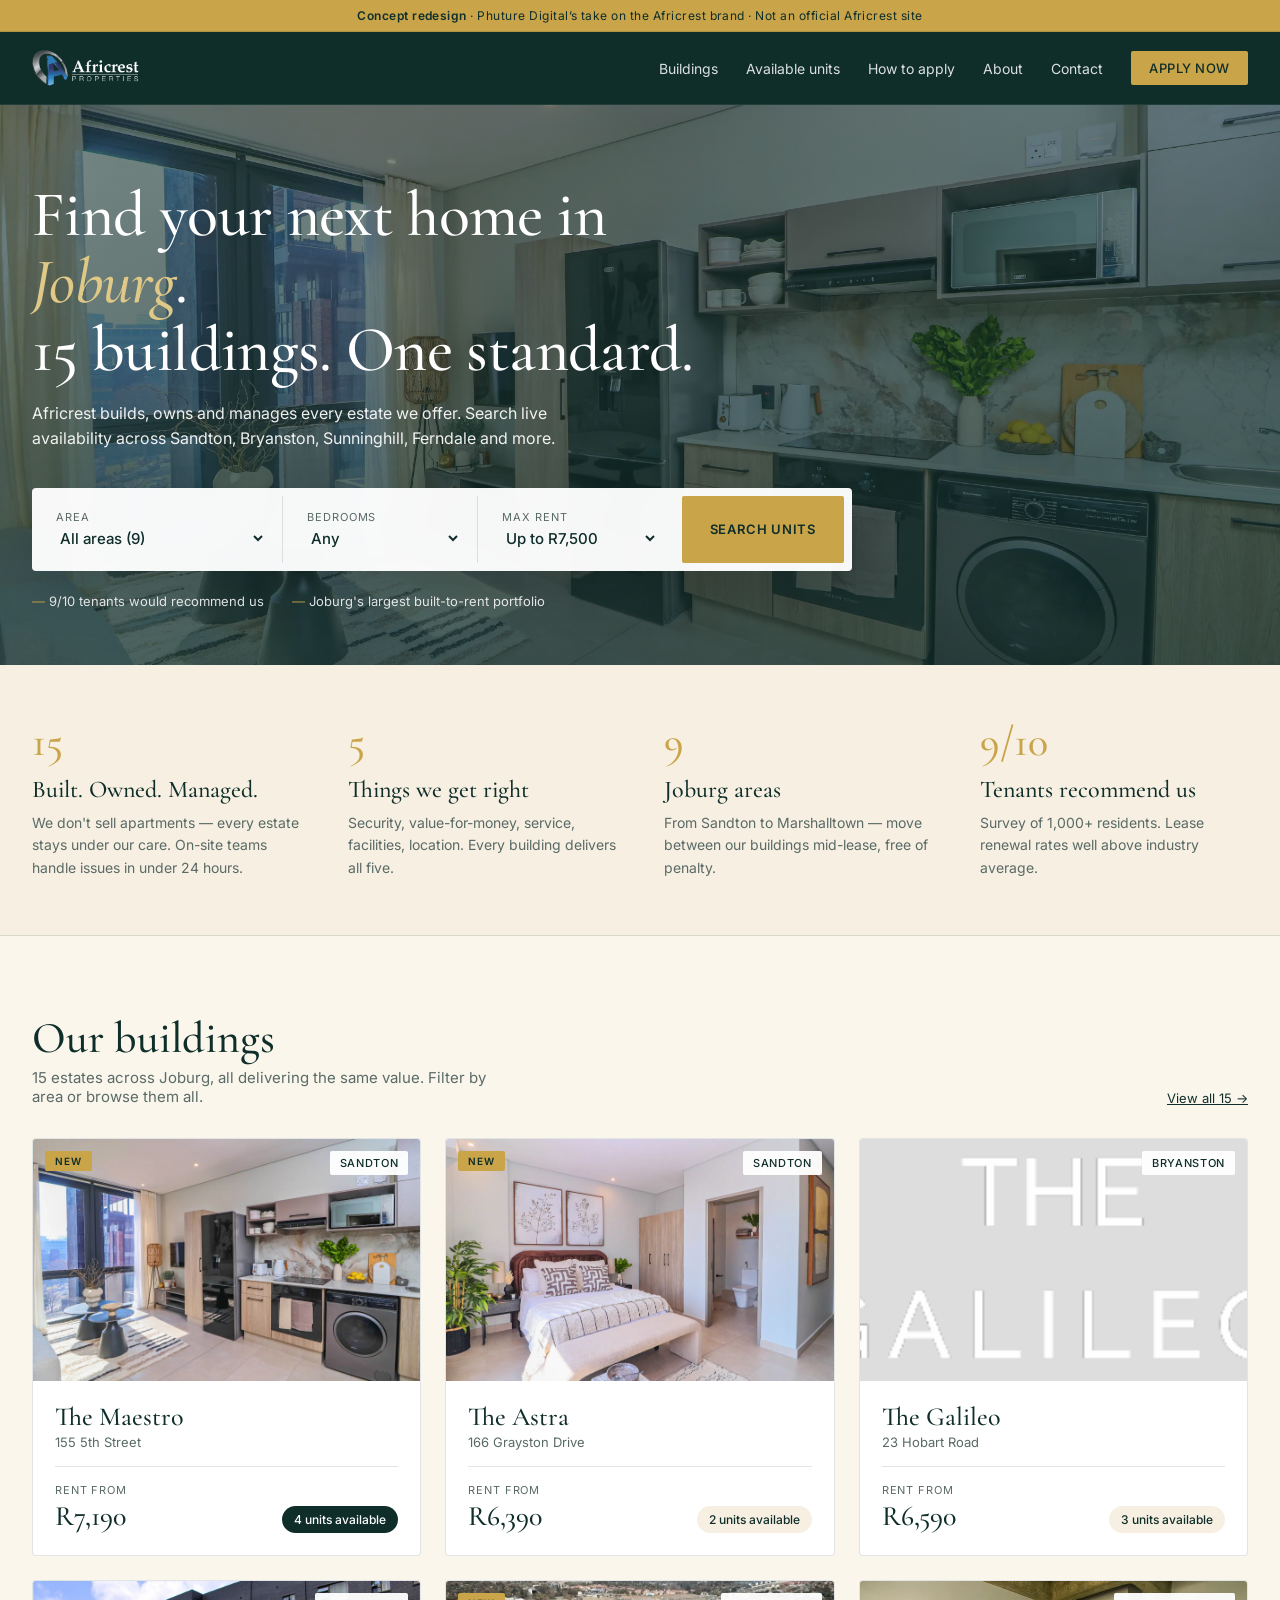
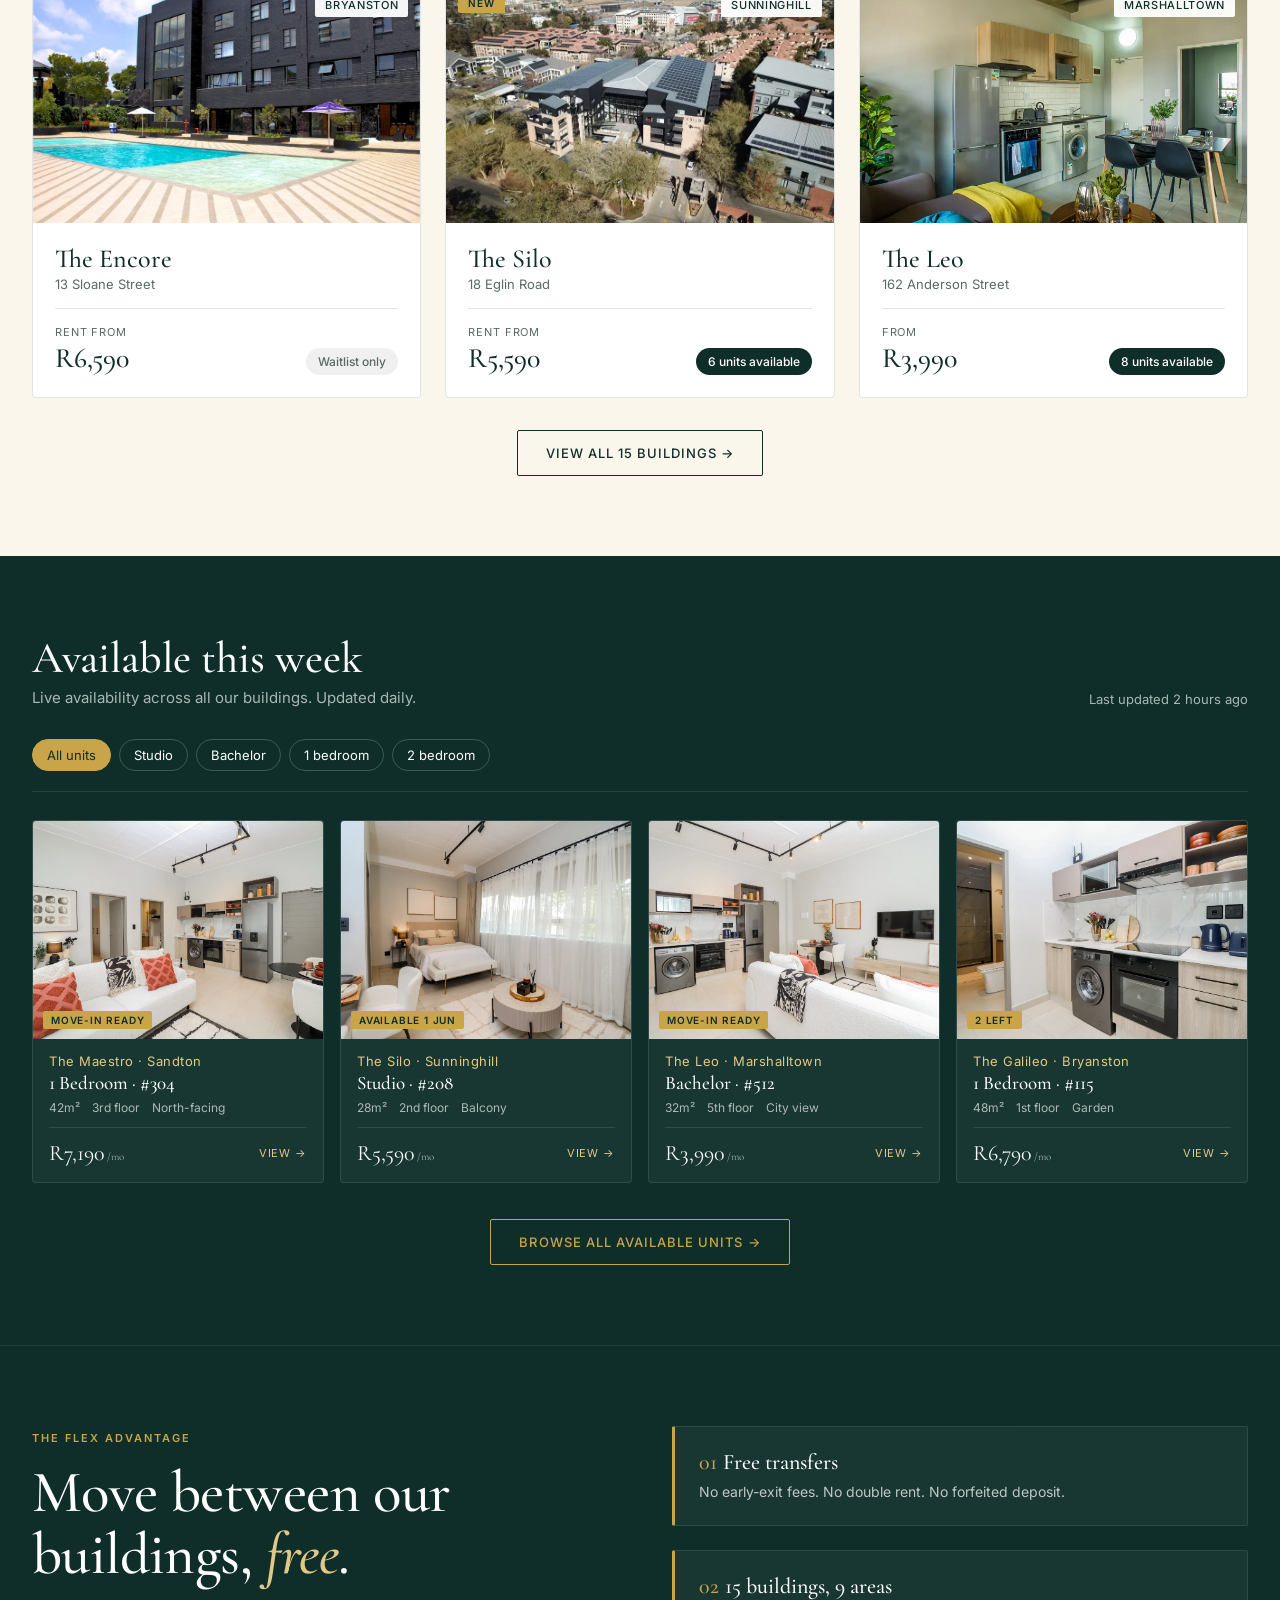
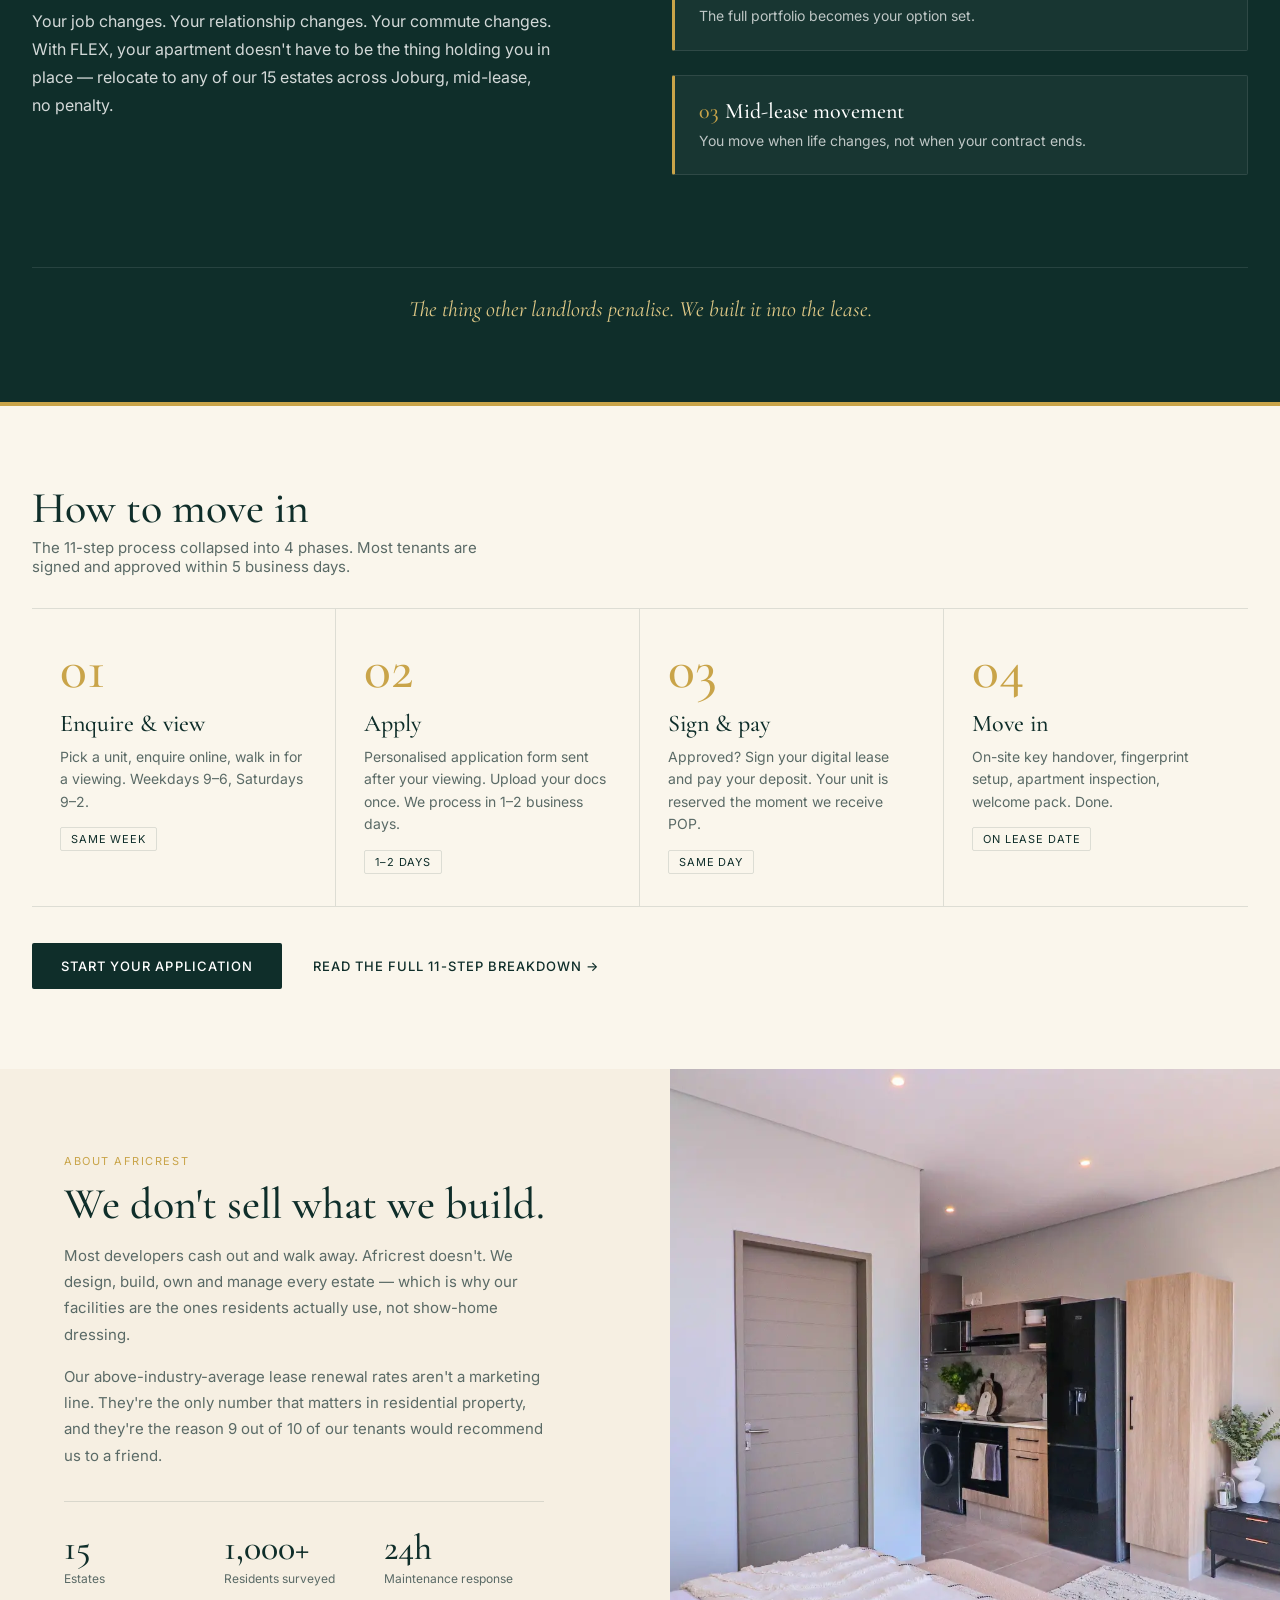
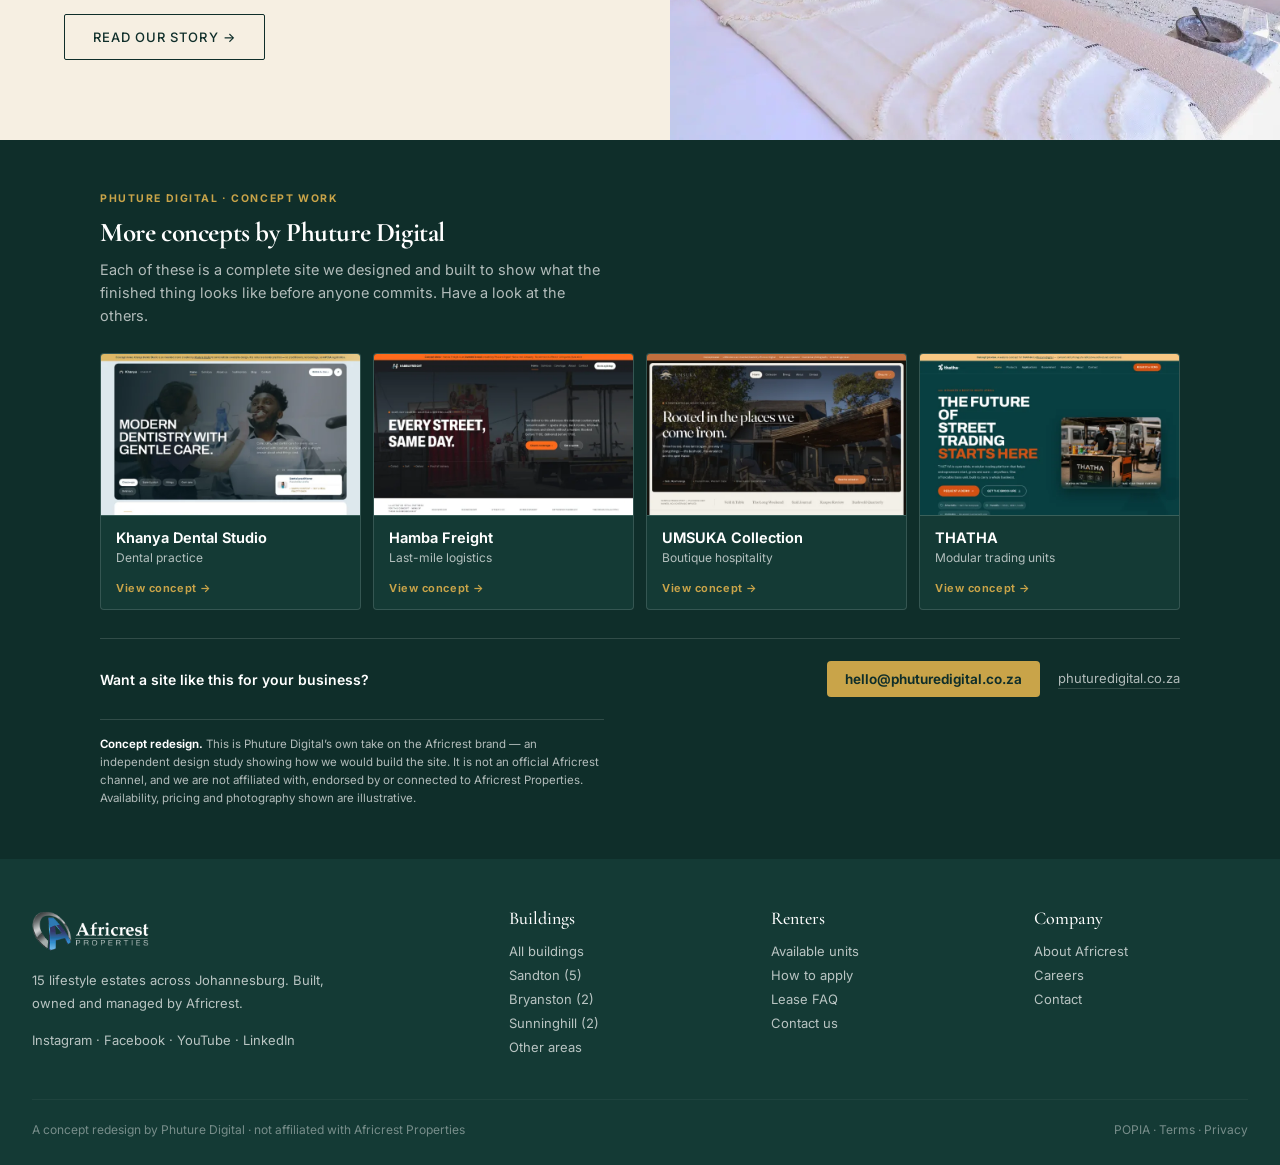
==== index.html @ 26fca133 "Show a hero thumbnail on each cross-link card instead of a colour dot The dot carried no information" ====
<!DOCTYPE html>
<html lang="en">
<head>
<meta charset="UTF-8" />
<meta name="viewport" content="width=device-width, initial-scale=1.0" />
<title>Africrest · 15 lifestyle estates in Joburg · FLEX between any of them, free · Concept by Phuture Digital</title>
<meta name="description" content="Africrest builds, owns and manages 15 lifestyle estates across Joburg. Live availability, fast application, and FLEX — move between buildings free, mid-lease." />

<!-- Open Graph -->
<meta property="og:type" content="website" />
<meta property="og:title" content="Africrest · 15 lifestyle estates in Joburg · FLEX between any of them, free" />
<meta property="og:description" content="Africrest builds, owns and manages 15 lifestyle estates across Joburg. Live availability, fast application, and FLEX — move between buildings free, mid-lease." />
<meta property="og:site_name" content="Africrest Properties" />
<meta property="og:locale" content="en_ZA" />

<!-- Twitter -->
<meta name="twitter:card" content="summary_large_image" />
<meta name="twitter:title" content="Africrest · 15 estates · FLEX between any of them, free" />
<meta name="twitter:description" content="Joburg's largest built-to-rent portfolio. Move between any of our 15 buildings mid-lease, free of penalty." />

<!-- JSON-LD: RealEstateAgent + FLEX policy -->
<script type="application/ld+json">
{
  "@context": "https://schema.org",
  "@type": "RealEstateAgent",
  "name": "Africrest Properties",
  "description": "Africrest builds, owns and manages 15 lifestyle estates across Johannesburg. FLEX lets residents move between any Africrest building mid-lease, free of penalty.",
  "areaServed": [
    { "@type": "City", "name": "Johannesburg" },
    { "@type": "Place", "name": "Sandton" },
    { "@type": "Place", "name": "Bryanston" },
    { "@type": "Place", "name": "Sunninghill" },
    { "@type": "Place", "name": "Ferndale" },
    { "@type": "Place", "name": "Waverley" },
    { "@type": "Place", "name": "Oaklands" },
    { "@type": "Place", "name": "Milpark" },
    { "@type": "Place", "name": "Marshalltown" },
    { "@type": "Place", "name": "Bramley" }
  ],
  "knowsAbout": "Built-to-rent residential property in Johannesburg",
  "numberOfItems": 15,
  "makesOffer": {
    "@type": "Offer",
    "name": "FLEX — penalty-free portfolio mobility",
    "description": "Africrest residents may move between any of the 15 Africrest buildings mid-lease, free of penalty. No early-exit fees, no forfeited deposit, no double rent. Subject to availability.",
    "category": "Lease benefit",
    "eligibleRegion": { "@type": "City", "name": "Johannesburg" }
  }
}
</script>

<link rel="stylesheet" href="styles.css" />
<style>
  /* ---------- HERO ---------- */
  .hero {
    position: relative; min-height: 560px;
    background: linear-gradient(180deg, rgba(15,46,42,0.55), rgba(15,46,42,0.75)),
                url('images/Cover-Photo-A.webp') center/cover;
    color: #fff;
    display: flex; flex-direction: column; justify-content: center;
    padding: 60px 32px 40px;
  }
  .hero-inner { max-width: 1280px; margin: 0 auto; width: 100%; }
  .hero h1 { font-family: 'Cormorant Garamond', serif; font-size: clamp(40px, 5vw, 68px); font-weight: 500; line-height: 1.05; max-width: 720px; letter-spacing: -0.01em; }
  .hero h1 em { font-style: italic; color: var(--gold-soft); }
  .hero p.lead { margin-top: 18px; max-width: 560px; font-size: 16px; line-height: 1.6; opacity: 0.92; }
  .search-bar {
    margin-top: 36px; background: rgba(255,255,255,0.96); backdrop-filter: blur(10px);
    border-radius: 4px; padding: 8px;
    display: grid; grid-template-columns: 1.3fr 1fr 1fr auto;
    gap: 8px; max-width: 820px; color: var(--ink);
    box-shadow: 0 18px 50px rgba(0,0,0,0.18);
  }
  .search-field { padding: 14px 16px; border-right: 1px solid var(--line); }
  .search-field:last-of-type { border-right: none; }
  .search-field label { display: block; font-size: 11px; letter-spacing: 0.08em; text-transform: uppercase; color: var(--muted); margin-bottom: 4px; }
  .search-field select { border: none; outline: none; background: none; font-family: inherit; font-size: 15px; font-weight: 500; color: var(--ink); width: 100%; padding: 0; }
  .search-submit { background: var(--gold); color: var(--ink); padding: 0 28px; border-radius: 2px; font-size: 13px; font-weight: 600; letter-spacing: 0.06em; text-transform: uppercase; transition: background .15s; }
  .search-submit:hover { background: var(--gold-soft); }
  .hero-meta { margin-top: 22px; display: flex; gap: 28px; font-size: 13px; opacity: 0.85; flex-wrap: wrap; }
  .hero-meta span::before { content: '— '; color: var(--gold); }

  /* value strip */
  .value-strip { background: var(--cream); padding: 56px 32px; border-bottom: 1px solid var(--line); }
  .value-inner { max-width: 1280px; margin: 0 auto; display: grid; grid-template-columns: repeat(4, 1fr); gap: 48px; }
  .value-cell h3 { font-family: 'Cormorant Garamond', serif; font-size: 24px; color: var(--ink); margin-bottom: 8px; font-weight: 500; }
  .value-cell .num { font-family: 'Cormorant Garamond', serif; font-size: 42px; color: var(--gold); line-height: 1; margin-bottom: 12px; font-weight: 500; }
  .value-cell p { font-size: 14px; line-height: 1.6; color: var(--muted); }

  .units-band { background: var(--ink); color: #fff; padding: 80px 32px; }
  .units-band h2 { color: #fff; }
  .units-band .section-head p { color: rgba(255,255,255,0.65); }
  .units-band .filters { border-bottom-color: rgba(255,255,255,0.1); }
  .units-foot { margin-top: 36px; text-align: center; }

  .apply-grid { display: grid; grid-template-columns: repeat(4, 1fr); gap: 0; margin-top: 28px; border-top: 1px solid var(--line); border-bottom: 1px solid var(--line); }
  .a-step { padding: 32px 28px; border-right: 1px solid var(--line); position: relative; }
  .a-step:last-child { border-right: none; }
  .a-num { font-family: 'Cormorant Garamond', serif; font-size: 56px; color: var(--gold); line-height: 1; font-weight: 500; }
  .a-title { font-family: 'Cormorant Garamond', serif; font-size: 24px; margin-top: 12px; font-weight: 500; }
  .a-desc { font-size: 14px; color: var(--muted); margin-top: 8px; line-height: 1.6; }
  .a-time { display: inline-block; margin-top: 14px; font-size: 11px; letter-spacing: 0.08em; text-transform: uppercase; color: var(--ink); border: 1px solid var(--line); padding: 4px 10px; border-radius: 2px; }
  .apply-cta { margin-top: 36px; display: flex; gap: 12px; align-items: center; flex-wrap: wrap; }

  .about-strip { display: grid; grid-template-columns: 1.1fr 1fr; background: var(--cream); }
  .about-text { padding: 80px 64px; }
  .about-text .label { font-size: 11px; letter-spacing: 0.14em; text-transform: uppercase; color: var(--gold); }
  .about-text h2 { font-family: 'Cormorant Garamond', serif; font-size: 44px; font-weight: 500; line-height: 1.05; margin-top: 12px; color: var(--ink); }
  .about-text p { font-size: 15px; line-height: 1.75; color: var(--muted); margin-top: 16px; max-width: 480px; }
  .about-stats { display: grid; grid-template-columns: 1fr 1fr 1fr; margin-top: 32px; gap: 0; max-width: 480px; border-top: 1px solid var(--line); padding-top: 24px; }
  .stat .n { font-family: 'Cormorant Garamond', serif; font-size: 36px; color: var(--ink); font-weight: 500; }
  .stat .l { font-size: 12px; color: var(--muted); margin-top: 2px; }
  .about-img { background: url('images/6.webp') center/cover; min-height: 480px; }

  @media (max-width: 980px) {
    .value-inner { grid-template-columns: repeat(2, 1fr); gap: 32px; }
    .apply-grid { grid-template-columns: repeat(2, 1fr); }
    .a-step:nth-child(2) { border-right: none; }
    .about-strip { grid-template-columns: 1fr; }
    .about-text { padding: 56px 32px; }
    .about-img { min-height: 320px; }
    .search-bar { grid-template-columns: 1fr 1fr; }
    .search-submit { grid-column: 1 / -1; padding: 14px; }
  }
  @media (max-width: 640px) {
    .apply-grid, .value-inner { grid-template-columns: 1fr; }
    .a-step { border-right: none; border-bottom: 1px solid var(--line); }
    .a-step:last-child { border-bottom: none; }
  }

  /* ---------- FLEX SECTION ---------- */
  .flex-section { background: var(--ink); color: #fff; padding: 80px 32px; border-top: 1px solid rgba(255,255,255,0.08); border-bottom: 4px solid var(--gold); }
  .flex-inner { max-width: 1280px; margin: 0 auto; display: grid; grid-template-columns: 1fr 1fr; gap: 64px; align-items: start; }
  .flex-eyebrow { font-size: 11px; letter-spacing: 0.18em; text-transform: uppercase; color: var(--gold); font-weight: 600; }
  .flex-headline { font-family: 'Cormorant Garamond', serif; font-size: clamp(40px, 4.6vw, 64px); font-weight: 500; line-height: 1.05; margin-top: 16px; color: #fff; letter-spacing: -0.01em; }
  .flex-headline em { font-style: italic; color: var(--gold-soft); }
  .flex-body { font-size: 16px; line-height: 1.75; color: rgba(255,255,255,0.82); margin-top: 22px; max-width: 520px; }
  .flex-points { display: flex; flex-direction: column; gap: 24px; }
  .flex-point { padding: 22px 24px; background: rgba(255,255,255,0.04); border: 1px solid rgba(255,255,255,0.1); border-left: 3px solid var(--gold); border-radius: 2px; }
  .flex-point .label { font-family: 'Cormorant Garamond', serif; font-size: 22px; font-weight: 500; color: #fff; }
  .flex-point .label .num { color: var(--gold); margin-right: 6px; }
  .flex-point p { font-size: 14px; color: rgba(255,255,255,0.72); margin-top: 6px; line-height: 1.6; }
  .flex-closing { grid-column: 1 / -1; margin-top: 28px; padding-top: 28px; border-top: 1px solid rgba(255,255,255,0.1); font-family: 'Cormorant Garamond', serif; font-style: italic; font-size: 22px; color: var(--gold-soft); text-align: center; }

  @media (max-width: 980px) {
    .flex-inner { grid-template-columns: 1fr; gap: 36px; }
  }
  @media (max-width: 640px) {
    .flex-section { padding: 56px 24px; }
    .flex-closing { font-size: 18px; }
  }
</style>
</head>
<body>

<div class="demo-banner"><strong>Concept redesign</strong> &middot; Phuture Digital&rsquo;s take on the Africrest brand &middot; Not an official Africrest site</div>

<!-- ============ NAV ============ -->
<nav class="nav">
  <div class="nav-inner">
    <a href="index.html" class="logo"><img src="africrest-logo.png" alt="Africrest Properties" class="logo-img"></a>
    <div class="nav-links">
      <a href="buildings.html">Buildings</a>
      <a href="units.html">Available units</a>
      <a href="apply.html">How to apply</a>
      <a href="about.html">About</a>
      <a href="contact.html">Contact</a>
      <a href="apply.html" class="nav-cta">Apply now</a>
    </div>
  </div>
</nav>

<!-- ============ HERO ============ -->
<section class="hero">
  <div class="hero-inner">
    <h1>Find your next home in <em>Joburg</em>.<br/>15 buildings. One standard.</h1>
    <p class="lead">Africrest builds, owns and manages every estate we offer. Search live availability across Sandton, Bryanston, Sunninghill, Ferndale and more.</p>

    <div class="search-bar">
      <div class="search-field">
        <label>Area</label>
        <select>
          <option>All areas (9)</option>
          <option>Sandton</option><option>Bryanston</option><option>Sunninghill</option>
          <option>Ferndale</option><option>Waverley</option><option>Oaklands</option>
          <option>Milpark</option><option>Marshalltown</option><option>Bramley</option>
        </select>
      </div>
      <div class="search-field">
        <label>Bedrooms</label>
        <select><option>Any</option><option>Studio</option><option>Bachelor</option><option>1 bedroom</option><option>2 bedroom</option></select>
      </div>
      <div class="search-field">
        <label>Max rent</label>
        <select><option>Up to R7,500</option><option>Up to R5,000</option><option>Up to R6,000</option><option>Up to R7,000</option></select>
      </div>
      <a href="units.html" class="search-submit" style="display:flex; align-items:center; justify-content:center;">Search units</a>
    </div>
    <div class="hero-meta">
      <span>9/10 tenants would recommend us</span>
      <span>Joburg's largest built-to-rent portfolio</span>
    </div>
  </div>
</section>

<!-- ============ VALUE STRIP ============ -->
<section class="value-strip">
  <div class="value-inner">
    <div class="value-cell"><div class="num">15</div><h3>Built. Owned. Managed.</h3><p>We don't sell apartments — every estate stays under our care. On-site teams handle issues in under 24 hours.</p></div>
    <div class="value-cell"><div class="num">5</div><h3>Things we get right</h3><p>Security, value-for-money, service, facilities, location. Every building delivers all five.</p></div>
    <div class="value-cell"><div class="num">9</div><h3>Joburg areas</h3><p>From Sandton to Marshalltown — move between our buildings mid-lease, free of penalty.</p></div>
    <div class="value-cell"><div class="num">9/10</div><h3>Tenants recommend us</h3><p>Survey of 1,000+ residents. Lease renewal rates well above industry average.</p></div>
  </div>
</section>

<!-- ============ BUILDINGS ============ -->
<section id="buildings" class="section">
  <div class="section-inner">
    <div class="section-head">
      <div>
        <h2>Our buildings</h2>
        <p>15 estates across Joburg, all delivering the same value. Filter by area or browse them all.</p>
      </div>
      <a href="buildings.html" style="font-size: 13px; color: var(--ink); text-decoration: underline;">View all 15 →</a>
    </div>

    <div class="building-grid">
      <a href="building.html" class="b-card">
        <div class="b-img"><img src="images/Cover-Photo-A.webp" alt="The Maestro"><span class="b-badge">New</span><span class="b-area-tag">Sandton</span></div>
        <div class="b-body"><div class="b-name">The Maestro</div><div class="b-addr">155 5th Street</div>
          <div class="b-row"><div class="b-price"><small>Rent from</small><strong>R7,190</strong></div><span class="b-avail hot">4 units available</span></div>
        </div>
      </a>
      <a href="building.html" class="b-card">
        <div class="b-img"><img src="images/Cover-Photo-B.webp" alt="The Astra"><span class="b-badge">New</span><span class="b-area-tag">Sandton</span></div>
        <div class="b-body"><div class="b-name">The Astra</div><div class="b-addr">166 Grayston Drive</div>
          <div class="b-row"><div class="b-price"><small>Rent from</small><strong>R6,390</strong></div><span class="b-avail">2 units available</span></div>
        </div>
      </a>
      <a href="building.html" class="b-card">
        <div class="b-img"><img src="images/Galileo1.png" alt="The Galileo"><span class="b-area-tag">Bryanston</span></div>
        <div class="b-body"><div class="b-name">The Galileo</div><div class="b-addr">23 Hobart Road</div>
          <div class="b-row"><div class="b-price"><small>Rent from</small><strong>R6,590</strong></div><span class="b-avail">3 units available</span></div>
        </div>
      </a>
      <a href="building.html" class="b-card">
        <div class="b-img"><img src="images/africrest_image.webp" alt="The Encore"><span class="b-area-tag">Bryanston</span></div>
        <div class="b-body"><div class="b-name">The Encore</div><div class="b-addr">13 Sloane Street</div>
          <div class="b-row"><div class="b-price"><small>Rent from</small><strong>R6,590</strong></div><span class="b-avail zero">Waitlist only</span></div>
        </div>
      </a>
      <a href="building.html" class="b-card">
        <div class="b-img"><img src="images/silo_222-1.webp" alt="The Silo"><span class="b-badge">New</span><span class="b-area-tag">Sunninghill</span></div>
        <div class="b-body"><div class="b-name">The Silo</div><div class="b-addr">18 Eglin Road</div>
          <div class="b-row"><div class="b-price"><small>Rent from</small><strong>R5,590</strong></div><span class="b-avail hot">6 units available</span></div>
        </div>
      </a>
      <a href="building.html" class="b-card">
        <div class="b-img"><img src="images/the-leo-1.webp" alt="The Leo"><span class="b-area-tag">Marshalltown</span></div>
        <div class="b-body"><div class="b-name">The Leo</div><div class="b-addr">162 Anderson Street</div>
          <div class="b-row"><div class="b-price"><small>From</small><strong>R3,990</strong></div><span class="b-avail hot">8 units available</span></div>
        </div>
      </a>
    </div>

    <div style="text-align: center; margin-top: 32px;">
      <a href="buildings.html" class="btn btn-outline-dark">View all 15 buildings →</a>
    </div>
  </div>
</section>

<!-- ============ AVAILABLE UNITS ============ -->
<section id="units" class="units-band">
  <div class="section-inner">
    <div class="section-head">
      <div><h2>Available this week</h2><p>Live availability across all our buildings. Updated daily.</p></div>
      <div style="font-size: 13px; color: rgba(255,255,255,0.65);">Last updated 2 hours ago</div>
    </div>

    <div class="filters">
      <button class="chip chip-dark active">All units</button>
      <button class="chip chip-dark">Studio</button>
      <button class="chip chip-dark">Bachelor</button>
      <button class="chip chip-dark">1 bedroom</button>
      <button class="chip chip-dark">2 bedroom</button>
    </div>

    <div class="unit-grid">
      <a href="unit.html" class="u-card">
        <div class="u-img"><img src="images/Beautiful-1-Bed-at-The-Encore.webp" alt="Unit"><span class="u-tag">Move-in ready</span></div>
        <div class="u-body"><div class="u-name">The Maestro · Sandton</div><div class="u-type">1 Bedroom · #304</div>
          <div class="u-meta"><span>42m²</span><span>3rd floor</span><span>North-facing</span></div>
          <div class="u-foot"><div class="u-rent">R7,190<small>/mo</small></div><span class="u-cta">View →</span></div>
        </div>
      </a>
      <a href="unit.html" class="u-card">
        <div class="u-img"><img src="images/The-Encore-Studio-Apartment-1.webp" alt="Unit"><span class="u-tag">Available 1 Jun</span></div>
        <div class="u-body"><div class="u-name">The Silo · Sunninghill</div><div class="u-type">Studio · #208</div>
          <div class="u-meta"><span>28m²</span><span>2nd floor</span><span>Balcony</span></div>
          <div class="u-foot"><div class="u-rent">R5,590<small>/mo</small></div><span class="u-cta">View →</span></div>
        </div>
      </a>
      <a href="unit.html" class="u-card">
        <div class="u-img"><img src="images/The-Encore-Living-Space.webp" alt="Unit"><span class="u-tag">Move-in ready</span></div>
        <div class="u-body"><div class="u-name">The Leo · Marshalltown</div><div class="u-type">Bachelor · #512</div>
          <div class="u-meta"><span>32m²</span><span>5th floor</span><span>City view</span></div>
          <div class="u-foot"><div class="u-rent">R3,990<small>/mo</small></div><span class="u-cta">View →</span></div>
        </div>
      </a>
      <a href="unit.html" class="u-card">
        <div class="u-img"><img src="images/The-Encore-1-Bed-Kitchen.webp" alt="Unit"><span class="u-tag">2 left</span></div>
        <div class="u-body"><div class="u-name">The Galileo · Bryanston</div><div class="u-type">1 Bedroom · #115</div>
          <div class="u-meta"><span>48m²</span><span>1st floor</span><span>Garden</span></div>
          <div class="u-foot"><div class="u-rent">R6,790<small>/mo</small></div><span class="u-cta">View →</span></div>
        </div>
      </a>
    </div>

    <div class="units-foot">
      <a href="units.html" class="btn btn-outline-gold">Browse all available units →</a>
    </div>
  </div>
</section>

<!-- ============ FLEX ============ -->
<section id="flex" class="flex-section">
  <div class="flex-inner">
    <div>
      <span class="flex-eyebrow">The FLEX advantage</span>
      <h2 class="flex-headline">Move between our buildings, <em>free</em>.</h2>
      <p class="flex-body">Your job changes. Your relationship changes. Your commute changes. With FLEX, your apartment doesn't have to be the thing holding you in place — relocate to any of our 15 estates across Joburg, mid-lease, no penalty.</p>
    </div>
    <div class="flex-points">
      <div class="flex-point">
        <div class="label"><span class="num">01</span>Free transfers</div>
        <p>No early-exit fees. No double rent. No forfeited deposit.</p>
      </div>
      <div class="flex-point">
        <div class="label"><span class="num">02</span>15 buildings, 9 areas</div>
        <p>The full portfolio becomes your option set.</p>
      </div>
      <div class="flex-point">
        <div class="label"><span class="num">03</span>Mid-lease movement</div>
        <p>You move when life changes, not when your contract ends.</p>
      </div>
    </div>
    <div class="flex-closing">The thing other landlords penalise. We built it into the lease.</div>
  </div>
</section>

<!-- ============ HOW TO APPLY ============ -->
<section id="apply" class="section" style="background: var(--paper);">
  <div class="section-inner">
    <div class="section-head">
      <div>
        <h2>How to move in</h2>
        <p>The 11-step process collapsed into 4 phases. Most tenants are signed and approved within 5 business days.</p>
      </div>
    </div>

    <div class="apply-grid">
      <div class="a-step"><div class="a-num">01</div><div class="a-title">Enquire & view</div><div class="a-desc">Pick a unit, enquire online, walk in for a viewing. Weekdays 9–6, Saturdays 9–2.</div><span class="a-time">Same week</span></div>
      <div class="a-step"><div class="a-num">02</div><div class="a-title">Apply</div><div class="a-desc">Personalised application form sent after your viewing. Upload your docs once. We process in 1–2 business days.</div><span class="a-time">1–2 days</span></div>
      <div class="a-step"><div class="a-num">03</div><div class="a-title">Sign & pay</div><div class="a-desc">Approved? Sign your digital lease and pay your deposit. Your unit is reserved the moment we receive POP.</div><span class="a-time">Same day</span></div>
      <div class="a-step"><div class="a-num">04</div><div class="a-title">Move in</div><div class="a-desc">On-site key handover, fingerprint setup, apartment inspection, welcome pack. Done.</div><span class="a-time">On lease date</span></div>
    </div>

    <div class="apply-cta">
      <a href="apply.html" class="btn btn-dark">Start your application</a>
      <a href="apply.html" class="btn btn-ghost">Read the full 11-step breakdown →</a>
    </div>
  </div>
</section>

<!-- ============ ABOUT STRIP ============ -->
<section id="about" class="about-strip">
  <div class="about-text">
    <span class="label">About Africrest</span>
    <h2>We don't sell what we build.</h2>
    <p>Most developers cash out and walk away. Africrest doesn't. We design, build, own and manage every estate — which is why our facilities are the ones residents actually use, not show-home dressing.</p>
    <p>Our above-industry-average lease renewal rates aren't a marketing line. They're the only number that matters in residential property, and they're the reason 9 out of 10 of our tenants would recommend us to a friend.</p>
    <div class="about-stats">
      <div class="stat"><div class="n">15</div><div class="l">Estates</div></div>
      <div class="stat"><div class="n">1,000+</div><div class="l">Residents surveyed</div></div>
      <div class="stat"><div class="n">24h</div><div class="l">Maintenance response</div></div>
    </div>
    <div style="margin-top: 28px;"><a href="about.html" class="btn btn-outline-dark">Read our story →</a></div>
  </div>
  <div class="about-img"></div>
</section>

<!-- ============ FOOTER ============ -->



<!-- pd-network:start -->
<section class="pd-network" aria-labelledby="pd-network-title">
  <div class="pd-network-inner">
    <p class="pd-network-eyebrow">Phuture Digital &middot; Concept work</p>
    <h2 class="pd-network-title" id="pd-network-title">More concepts by Phuture Digital</h2>
    <p class="pd-network-lede">Each of these is a complete site we designed and built to show what the finished thing looks like before anyone commits. Have a look at the others.</p>
    <ul class="pd-network-grid">
        <li class="pd-network-card">
          <a href="https://khanya-concept.phuturedigital.co.za">
            <img class="pd-network-thumb" src="/pd-concepts/khanya.webp" alt=""
                 width="640" height="400" loading="lazy" decoding="async">
            <span class="pd-network-body">
              <span class="pd-network-name">Khanya Dental Studio</span>
              <span class="pd-network-sector">Dental practice</span>
              <span class="pd-network-go">View concept &rarr;</span>
            </span>
          </a>
        </li>
        <li class="pd-network-card">
          <a href="https://hamba-concept.phuturedigital.co.za">
            <img class="pd-network-thumb" src="/pd-concepts/hamba.webp" alt=""
                 width="640" height="400" loading="lazy" decoding="async">
            <span class="pd-network-body">
              <span class="pd-network-name">Hamba Freight</span>
              <span class="pd-network-sector">Last-mile logistics</span>
              <span class="pd-network-go">View concept &rarr;</span>
            </span>
          </a>
        </li>
        <li class="pd-network-card">
          <a href="https://umsuka-concept.phuturedigital.co.za">
            <img class="pd-network-thumb" src="/pd-concepts/umsuka.webp" alt=""
                 width="640" height="400" loading="lazy" decoding="async">
            <span class="pd-network-body">
              <span class="pd-network-name">UMSUKA Collection</span>
              <span class="pd-network-sector">Boutique hospitality</span>
              <span class="pd-network-go">View concept &rarr;</span>
            </span>
          </a>
        </li>
        <li class="pd-network-card">
          <a href="https://thatha-concept.phuturedigital.co.za">
            <img class="pd-network-thumb" src="/pd-concepts/thatha.webp" alt=""
                 width="640" height="400" loading="lazy" decoding="async">
            <span class="pd-network-body">
              <span class="pd-network-name">THATHA</span>
              <span class="pd-network-sector">Modular trading units</span>
              <span class="pd-network-go">View concept &rarr;</span>
            </span>
          </a>
        </li>
    </ul>
    <div class="pd-network-cta">
      <p>Want a site like this for your business?</p>
      <a class="pd-network-btn" href="mailto:hello@phuturedigital.co.za">hello@phuturedigital.co.za</a>
      <a class="pd-network-link" href="https://www.phuturedigital.co.za" rel="noopener">phuturedigital.co.za</a>
    </div>
    <p class="pd-network-mark"><strong>Concept redesign.</strong> This is Phuture Digital&rsquo;s own take on the Africrest brand &mdash; an independent design study showing how we would build the site. It is not an official Africrest channel, and we are not affiliated with, endorsed by or connected to Africrest Properties. Availability, pricing and photography shown are illustrative.</p>
  </div>
</section>
<!-- pd-network:end -->

<footer id="contact">
  <div class="foot-inner">
    <div>
      <a href="index.html" class="logo foot-logo"><img src="africrest-logo.png" alt="Africrest Properties" class="logo-img"></a>
      <p style="max-width: 320px; line-height: 1.7;">15 lifestyle estates across Johannesburg. Built, owned and managed by Africrest.</p>
      <div style="margin-top: 18px;">
        <a href="#">Instagram</a> · <a href="#">Facebook</a> · <a href="#">YouTube</a> · <a href="#">LinkedIn</a>
      </div>
    </div>
    <div><h4>Buildings</h4><ul>
      <li><a href="buildings.html">All buildings</a></li>
      <li><a href="buildings.html">Sandton (5)</a></li>
      <li><a href="buildings.html">Bryanston (2)</a></li>
      <li><a href="buildings.html">Sunninghill (2)</a></li>
      <li><a href="buildings.html">Other areas</a></li>
    </ul></div>
    <div><h4>Renters</h4><ul>
      <li><a href="units.html">Available units</a></li>
      <li><a href="apply.html">How to apply</a></li>
      <li><a href="apply.html">Lease FAQ</a></li>
      <li><a href="contact.html">Contact us</a></li>
    </ul></div>
    <div><h4>Company</h4><ul>
      <li><a href="about.html">About Africrest</a></li>
      <li><a href="#">Careers</a></li>
      <li><a href="contact.html">Contact</a></li>
    </ul></div>
  </div>
  <div class="foot-bottom">
    <span>A concept redesign by Phuture Digital &middot; not affiliated with Africrest Properties</span>
    <span>POPIA · Terms · Privacy</span>
  </div>
</footer>

<script>
  document.querySelectorAll('.filters').forEach(group => {
    group.addEventListener('click', e => {
      if (!e.target.classList.contains('chip')) return;
      group.querySelectorAll('.chip').forEach(c => c.classList.remove('active'));
      e.target.classList.add('active');
    });
  });
</script>
</body>
</html>
---- styles.css ----
/* ============ AFRICREST DESIGN SYSTEM ============ */
@import url('https://fonts.googleapis.com/css2?family=Cormorant+Garamond:wght@400;500;600&family=Inter:wght@300;400;500;600&display=swap');

:root {
  --ink: #0f2e2a;
  --ink-2: #143a35;
  --gold: #c9a449;
  --gold-soft: #e0c987;
  --cream: #f6efe2;
  --paper: #faf6ec;
  --line: rgba(15,46,42,0.12);
  --muted: #5a6a66;
  --success: #2d7a4f;
  --warn: #c9a449;
}
* { box-sizing: border-box; margin: 0; padding: 0; }
html, body { background: var(--paper); color: var(--ink); font-family: 'Inter', sans-serif; -webkit-font-smoothing: antialiased; }
.serif { font-family: 'Cormorant Garamond', serif; font-weight: 500; letter-spacing: -0.005em; }
a { color: inherit; text-decoration: none; }
button { font-family: inherit; cursor: pointer; border: none; background: none; }
img { max-width: 100%; display: block; }

/* ============ DEMO BANNER ============ */
.demo-banner {
  background: var(--gold); color: var(--ink);
  padding: 8px 16px; text-align: center;
  font-size: 12px; letter-spacing: 0.04em;
  border-bottom: 1px solid rgba(15,46,42,0.15);
}
.demo-banner strong { font-weight: 600; }

/* ============ NAV ============ */
.nav {
  position: sticky; top: 0; z-index: 50;
  background: var(--ink); color: #fff;
  border-bottom: 1px solid rgba(255,255,255,0.08);
}
.nav-inner {
  max-width: 1280px; margin: 0 auto;
  display: flex; align-items: center; justify-content: space-between;
  padding: 14px 32px;
}
.logo { display: inline-flex; align-items: center; }
.logo-img { height: 44px; width: auto; display: block; }
.foot-logo .logo-img { height: 48px; }
.nav-links { display: flex; align-items: center; gap: 28px; font-size: 14px; }
.nav-links a { opacity: 0.85; transition: opacity .15s; }
.nav-links a:hover, .nav-links a.active { opacity: 1; color: var(--gold-soft); }
.nav-cta {
  background: var(--gold); color: var(--ink) !important;
  padding: 9px 18px; border-radius: 2px;
  font-size: 13px; font-weight: 500; letter-spacing: 0.04em; text-transform: uppercase;
  transition: background .15s; opacity: 1 !important;
}
.nav-cta:hover { background: var(--gold-soft); }

/* ============ FOOTER ============ */
footer { background: var(--ink-2); color: rgba(255,255,255,0.7); padding: 48px 32px 28px; font-size: 13px; }
.foot-inner { max-width: 1280px; margin: 0 auto; display: grid; grid-template-columns: 2fr 1fr 1fr 1fr; gap: 48px; }
footer h4 { font-family: 'Cormorant Garamond', serif; color: #fff; font-size: 18px; margin-bottom: 14px; font-weight: 500; }
footer ul { list-style: none; }
footer li { margin-bottom: 8px; }
footer a:hover { color: var(--gold-soft); }
.foot-bottom { max-width: 1280px; margin: 36px auto 0; padding-top: 22px; border-top: 1px solid rgba(255,255,255,0.08); display: flex; justify-content: space-between; font-size: 12px; opacity: 0.6; }
.foot-logo { color: #fff; margin-bottom: 14px; }

/* ============ SHARED LAYOUT ============ */
section.section { padding: 80px 32px; }
.section-inner { max-width: 1280px; margin: 0 auto; }
.section-head { display: flex; justify-content: space-between; align-items: flex-end; margin-bottom: 32px; flex-wrap: wrap; gap: 16px; }
.section-head h2 { font-family: 'Cormorant Garamond', serif; font-size: 44px; font-weight: 500; line-height: 1; color: var(--ink); }
.section-head p { font-size: 15px; color: var(--muted); max-width: 460px; margin-top: 8px; }

/* Page header (used by interior pages) */
.page-header {
  background: var(--ink); color: #fff;
  padding: 64px 32px 80px;
  border-bottom: 4px solid var(--gold);
}
.page-header-inner { max-width: 1280px; margin: 0 auto; }
.crumb { font-size: 12px; letter-spacing: 0.12em; text-transform: uppercase; color: var(--gold-soft); margin-bottom: 18px; }
.crumb a { opacity: 0.7; }
.crumb a:hover { opacity: 1; }
.crumb .sep { margin: 0 10px; opacity: 0.4; }
.page-header h1 { font-family: 'Cormorant Garamond', serif; font-size: clamp(36px, 4vw, 56px); font-weight: 500; line-height: 1.05; max-width: 720px; }
.page-header h1 em { font-style: italic; color: var(--gold-soft); }
.page-header p.lead { margin-top: 16px; max-width: 580px; font-size: 16px; line-height: 1.6; opacity: 0.88; }

/* ============ FILTERS / CHIPS ============ */
.filters {
  display: flex; gap: 8px; margin-bottom: 28px; flex-wrap: wrap;
  padding-bottom: 20px; border-bottom: 1px solid var(--line);
}
.chip {
  padding: 7px 14px;
  border: 1px solid var(--line);
  border-radius: 100px;
  font-size: 13px; color: var(--ink);
  background: #fff;
  transition: all .15s;
}
.chip:hover { border-color: var(--ink); }
.chip.active { background: var(--ink); color: #fff; border-color: var(--ink); }
.chip .count { color: var(--muted); margin-left: 4px; font-size: 12px; }
.chip.active .count { color: var(--gold-soft); }
.chip-dark {
  background: transparent; color: #fff; border-color: rgba(255,255,255,0.2);
}
.chip-dark:hover { border-color: var(--gold-soft); color: var(--gold-soft); }
.chip-dark.active { background: var(--gold); color: var(--ink); border-color: var(--gold); }

/* ============ BUILDING CARDS ============ */
.building-grid { display: grid; grid-template-columns: repeat(3, 1fr); gap: 24px; }
.b-card {
  background: #fff; border-radius: 4px; overflow: hidden;
  border: 1px solid var(--line);
  transition: transform .25s, box-shadow .25s;
  cursor: pointer; display: flex; flex-direction: column;
}
.b-card:hover { transform: translateY(-4px); box-shadow: 0 14px 40px rgba(15,46,42,0.12); }
.b-img { position: relative; aspect-ratio: 16/10; overflow: hidden; background: #ddd; }
.b-img img { width: 100%; height: 100%; object-fit: cover; transition: transform .4s; }
.b-card:hover .b-img img { transform: scale(1.04); }
.b-badge { position: absolute; top: 12px; left: 12px; background: var(--gold); color: var(--ink); font-size: 10px; font-weight: 600; letter-spacing: 0.1em; text-transform: uppercase; padding: 4px 10px; border-radius: 2px; }
.b-area-tag { position: absolute; top: 12px; right: 12px; background: rgba(255,255,255,0.95); color: var(--ink); font-size: 11px; font-weight: 500; letter-spacing: 0.06em; text-transform: uppercase; padding: 5px 10px; border-radius: 2px; }
.b-body { padding: 20px 22px 22px; }
.b-name { font-family: 'Cormorant Garamond', serif; font-size: 26px; font-weight: 500; color: var(--ink); }
.b-addr { font-size: 13px; color: var(--muted); margin-top: 2px; }
.b-row { display: flex; justify-content: space-between; align-items: flex-end; margin-top: 16px; padding-top: 16px; border-top: 1px solid var(--line); }
.b-price small { display: block; font-size: 11px; letter-spacing: 0.08em; text-transform: uppercase; color: var(--muted); margin-bottom: 2px; }
.b-price strong { font-family: 'Cormorant Garamond', serif; font-size: 28px; font-weight: 500; color: var(--ink); }
.b-avail { background: var(--cream); color: var(--ink); padding: 6px 12px; border-radius: 100px; font-size: 12px; font-weight: 500; }
.b-avail.hot { background: var(--ink); color: #fff; }
.b-avail.zero { background: #f0f0f0; color: var(--muted); }

/* ============ UNIT CARDS ============ */
.unit-grid { display: grid; grid-template-columns: repeat(4, 1fr); gap: 16px; }
.u-card {
  background: rgba(255,255,255,0.04);
  border: 1px solid rgba(255,255,255,0.1);
  border-radius: 4px; overflow: hidden;
  transition: all .2s; cursor: pointer;
}
.u-card:hover { background: rgba(255,255,255,0.08); border-color: var(--gold-soft); }
.u-card.light { background: #fff; border-color: var(--line); }
.u-card.light:hover { background: #fff; border-color: var(--ink); box-shadow: 0 8px 24px rgba(15,46,42,0.08); }
.u-img { aspect-ratio: 4/3; background: #1f4a44; position: relative; }
.u-img img { width: 100%; height: 100%; object-fit: cover; }
.u-tag { position: absolute; bottom: 10px; left: 10px; background: var(--gold); color: var(--ink); font-size: 10px; font-weight: 600; letter-spacing: 0.08em; text-transform: uppercase; padding: 3px 8px; border-radius: 2px; }
.u-body { padding: 14px 16px 16px; }
.u-name { font-size: 13px; color: var(--gold-soft); letter-spacing: 0.04em; }
.u-card.light .u-name { color: var(--muted); }
.u-type { font-family: 'Cormorant Garamond', serif; font-size: 19px; font-weight: 500; margin-top: 2px; color: inherit; }
.u-card.light .u-type { color: var(--ink); }
.u-meta { display: flex; gap: 12px; font-size: 12px; color: rgba(255,255,255,0.65); margin-top: 6px; flex-wrap: wrap; }
.u-card.light .u-meta { color: var(--muted); }
.u-foot { display: flex; justify-content: space-between; align-items: center; margin-top: 12px; padding-top: 12px; border-top: 1px solid rgba(255,255,255,0.1); }
.u-card.light .u-foot { border-top-color: var(--line); }
.u-rent { font-family: 'Cormorant Garamond', serif; font-size: 22px; }
.u-rent small { font-size: 11px; opacity: 0.6; margin-left: 2px; }
.u-cta { font-size: 11px; color: var(--gold-soft); letter-spacing: 0.08em; text-transform: uppercase; }
.u-card.light .u-cta { color: var(--ink); }

/* ============ BUTTONS ============ */
.btn {
  display: inline-block;
  padding: 14px 28px;
  font-size: 13px; letter-spacing: 0.08em; text-transform: uppercase; font-weight: 500;
  border-radius: 2px; transition: all .15s;
  cursor: pointer; border: 1px solid transparent;
}
.btn-primary { background: var(--gold); color: var(--ink); }
.btn-primary:hover { background: var(--gold-soft); }
.btn-dark { background: var(--ink); color: #fff; }
.btn-dark:hover { background: var(--ink-2); }
.btn-outline-dark { border-color: var(--ink); color: var(--ink); background: transparent; }
.btn-outline-dark:hover { background: var(--ink); color: #fff; }
.btn-outline-gold { border-color: var(--gold); color: var(--gold); background: transparent; }
.btn-outline-gold:hover { background: var(--gold); color: var(--ink); }
.btn-ghost { color: var(--ink); padding: 14px 18px; }
.btn-ghost:hover { color: var(--gold); }

/* ============ FORM ============ */
.form-field { display: block; margin-bottom: 18px; }
.form-field label { display: block; font-size: 12px; letter-spacing: 0.08em; text-transform: uppercase; color: var(--ink); margin-bottom: 6px; font-weight: 500; }
.form-field input, .form-field select, .form-field textarea {
  width: 100%; padding: 12px 14px;
  border: 1px solid var(--line); border-radius: 2px;
  font-family: inherit; font-size: 15px; color: var(--ink);
  background: #fff; transition: border-color .15s;
}
.form-field input:focus, .form-field select:focus, .form-field textarea:focus {
  outline: none; border-color: var(--ink);
}
.form-field textarea { resize: vertical; min-height: 100px; }
.form-row { display: grid; grid-template-columns: 1fr 1fr; gap: 16px; }
.checkbox-row { display: flex; align-items: flex-start; gap: 10px; margin: 18px 0; font-size: 13px; color: var(--muted); }
.checkbox-row input[type="checkbox"] { margin-top: 3px; flex-shrink: 0; }

/* ============ MEDIA ============ */
@media (max-width: 980px) {
  .building-grid, .unit-grid { grid-template-columns: repeat(2, 1fr); }
  .foot-inner { grid-template-columns: 1fr 1fr; }
  .nav-links a:not(.nav-cta) { display: none; }
}
@media (max-width: 640px) {
  .building-grid, .unit-grid, .foot-inner, .form-row { grid-template-columns: 1fr; }
  .section-head h2 { font-size: 32px; }
  section.section { padding: 56px 24px; }
  .page-header { padding: 40px 24px 56px; }
}

/* pd-network:start */
/* Shared cross-link block across the Phuture Digital concept sites. Same markup and
   rhythm everywhere; the palette below maps this site's own tokens onto it. */
.pd-network {
  background: #0f2e2a;
  color: rgba(255,255,255,.68);
  font-family: inherit;
  padding: clamp(34px, 4.4vw, 52px) clamp(20px, 3.6vw, 48px);
}
.pd-network-inner { max-width: 1080px; margin: 0 auto; }
.pd-network-eyebrow {
  font-size: 10.5px; letter-spacing: .15em; text-transform: uppercase;
  color: #c9a449; font-weight: 700; margin: 0 0 12px;
}
.pd-network-title {
  font-family: 'Cormorant Garamond', Georgia, serif;
  font-size: clamp(21px, 2.5vw, 27px); line-height: 1.15; letter-spacing: -.015em;
  color: #ffffff; font-weight: 700; margin: 0 0 10px; text-wrap: balance;
}
.pd-network-lede {
  font-size: 14.5px; line-height: 1.6; max-width: 56ch;
  color: rgba(255,255,255,.68); margin: 0 0 26px;
}
.pd-network-grid {
  list-style: none; margin: 0 0 28px; padding: 0;
  display: grid; grid-template-columns: repeat(auto-fit, minmax(200px, 1fr)); gap: 12px;
}
.pd-network-card { margin: 0; }
.pd-network-card a {
  display: flex; flex-direction: column; height: 100%;
  padding: 0; overflow: hidden; text-decoration: none;
  background: #143a35; border: 1px solid rgba(255,255,255,.14); border-radius: 4px;
  transition: border-color .18s ease, transform .18s ease, background .18s ease;
}
.pd-network-card a:hover,
.pd-network-card a:focus-visible {
  border-color: #c9a449; background: #1a463f; transform: translateY(-2px);
}
.pd-network-card a:focus-visible { outline: 2px solid #c9a449; outline-offset: 2px; }
/* height:auto is required, not optional: the width/height attributes on the <img>
   would otherwise pin the height and defeat aspect-ratio. */
.pd-network-thumb {
  display: block; width: 100%; height: auto;
  aspect-ratio: 16 / 10; object-fit: cover; object-position: top center;
  background: #1a463f; border-bottom: 1px solid rgba(255,255,255,.14);
}
.pd-network-card a:hover .pd-network-thumb { opacity: .92; }
.pd-network-body { display: flex; flex-direction: column; gap: 3px; flex: 1; padding: 13px 15px 14px; }
.pd-network-name { color: #ffffff; font-size: 14.5px; font-weight: 650; line-height: 1.25; }
.pd-network-sector { color: rgba(255,255,255,.68); font-size: 12px; line-height: 1.4; }
.pd-network-go {
  color: #c9a449; font-size: 11px; letter-spacing: .05em; font-weight: 650;
  margin-top: auto; padding-top: 11px;
}
.pd-network-cta {
  display: flex; flex-wrap: wrap; align-items: center; gap: 12px 18px;
  padding-top: 22px; border-top: 1px solid rgba(255,255,255,.14);
}
.pd-network-cta p { margin: 0 auto 0 0; font-size: 14px; color: #ffffff; font-weight: 600; }
.pd-network-btn {
  background: #c9a449; color: #0f2e2a; text-decoration: none;
  padding: 10px 18px; border-radius: 4px; font-size: 13.5px; font-weight: 650;
}
.pd-network-btn:hover { opacity: .9; }
.pd-network-link {
  color: rgba(255,255,255,.68); text-decoration: none; font-size: 13px;
  border-bottom: 1px solid rgba(255,255,255,.14); padding-bottom: 2px;
}
.pd-network-link:hover { color: #ffffff; }
.pd-network-mark {
  margin: 22px 0 0; padding-top: 16px; border-top: 1px solid rgba(255,255,255,.14);
  font-size: 11.5px; line-height: 1.55; color: rgba(255,255,255,.68); max-width: 72ch;
}
.pd-network-mark strong { color: #ffffff; font-weight: 650; }
@media (max-width: 560px) {
  .pd-network-cta p { margin-right: 0; width: 100%; }
}
@media (prefers-reduced-motion: reduce) {
  .pd-network-card a { transition: none; }
  .pd-network-card a:hover { transform: none; }
}
/* pd-network:end */
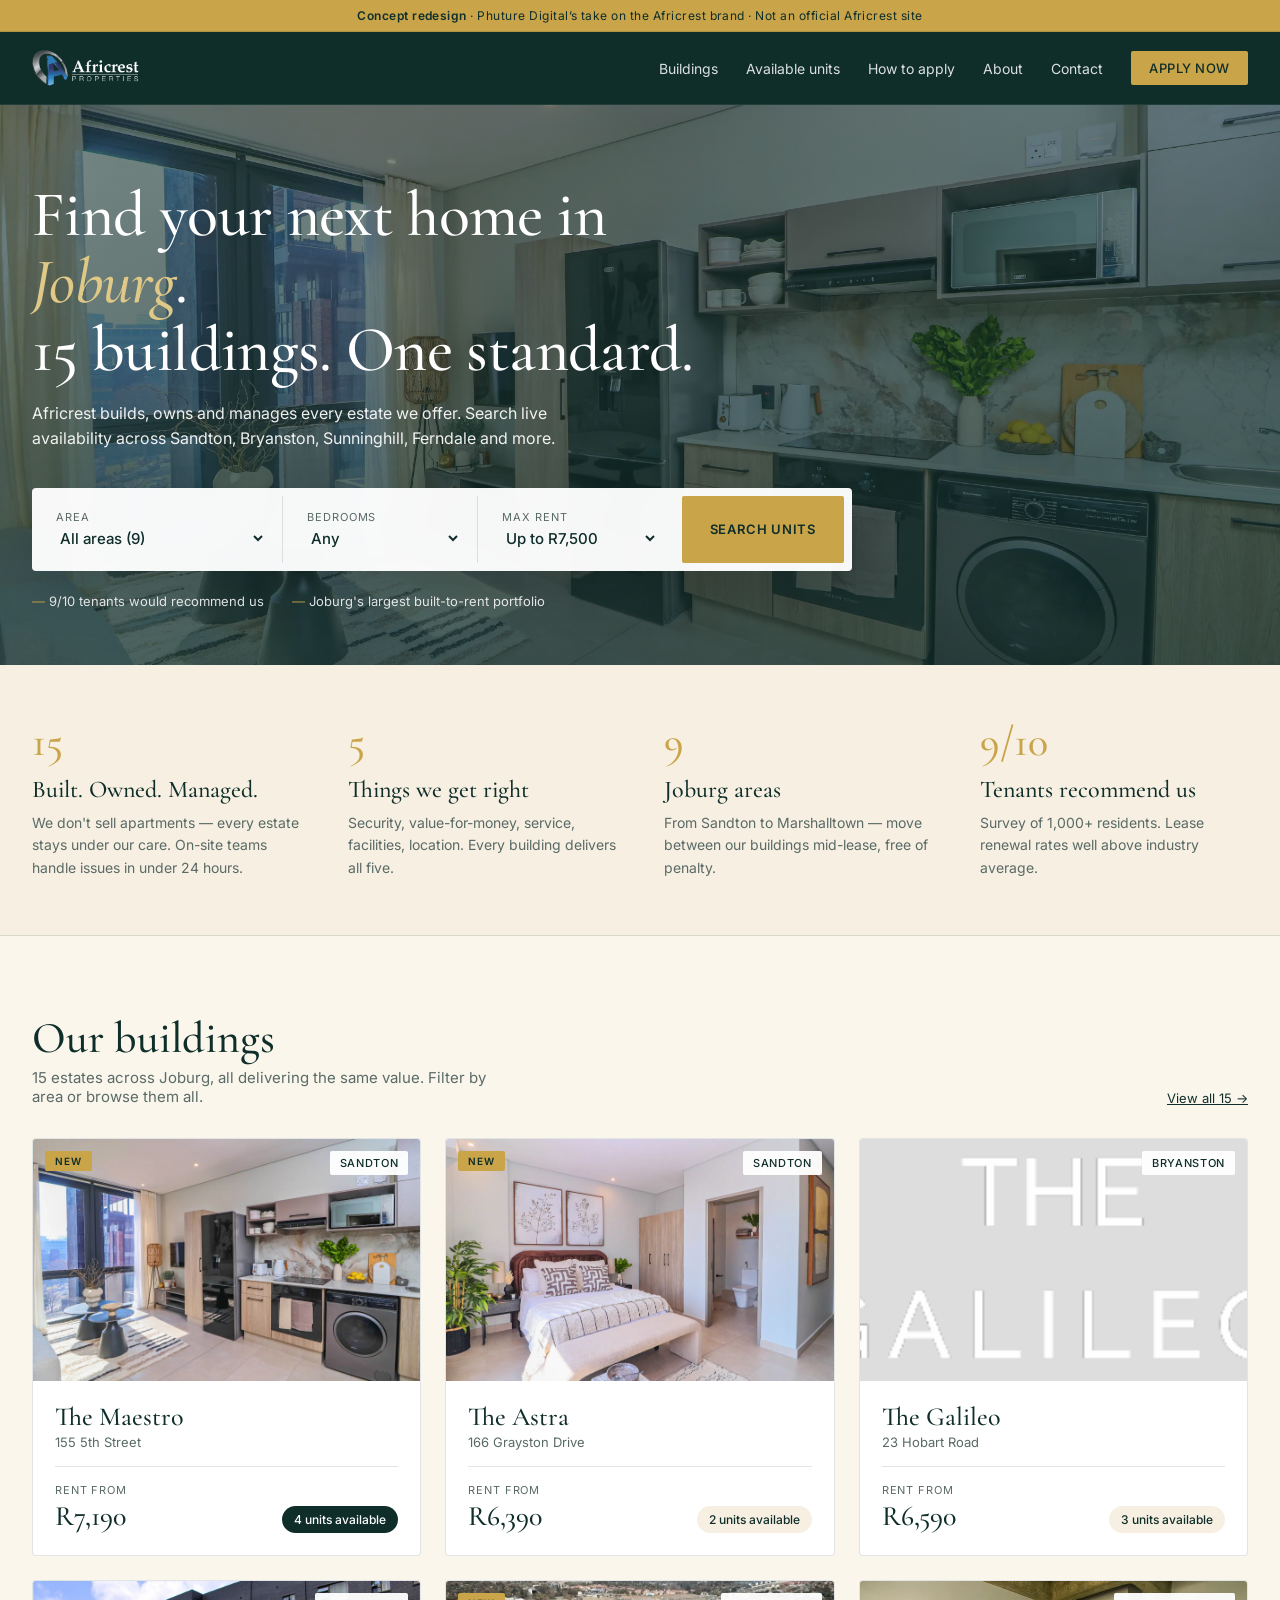
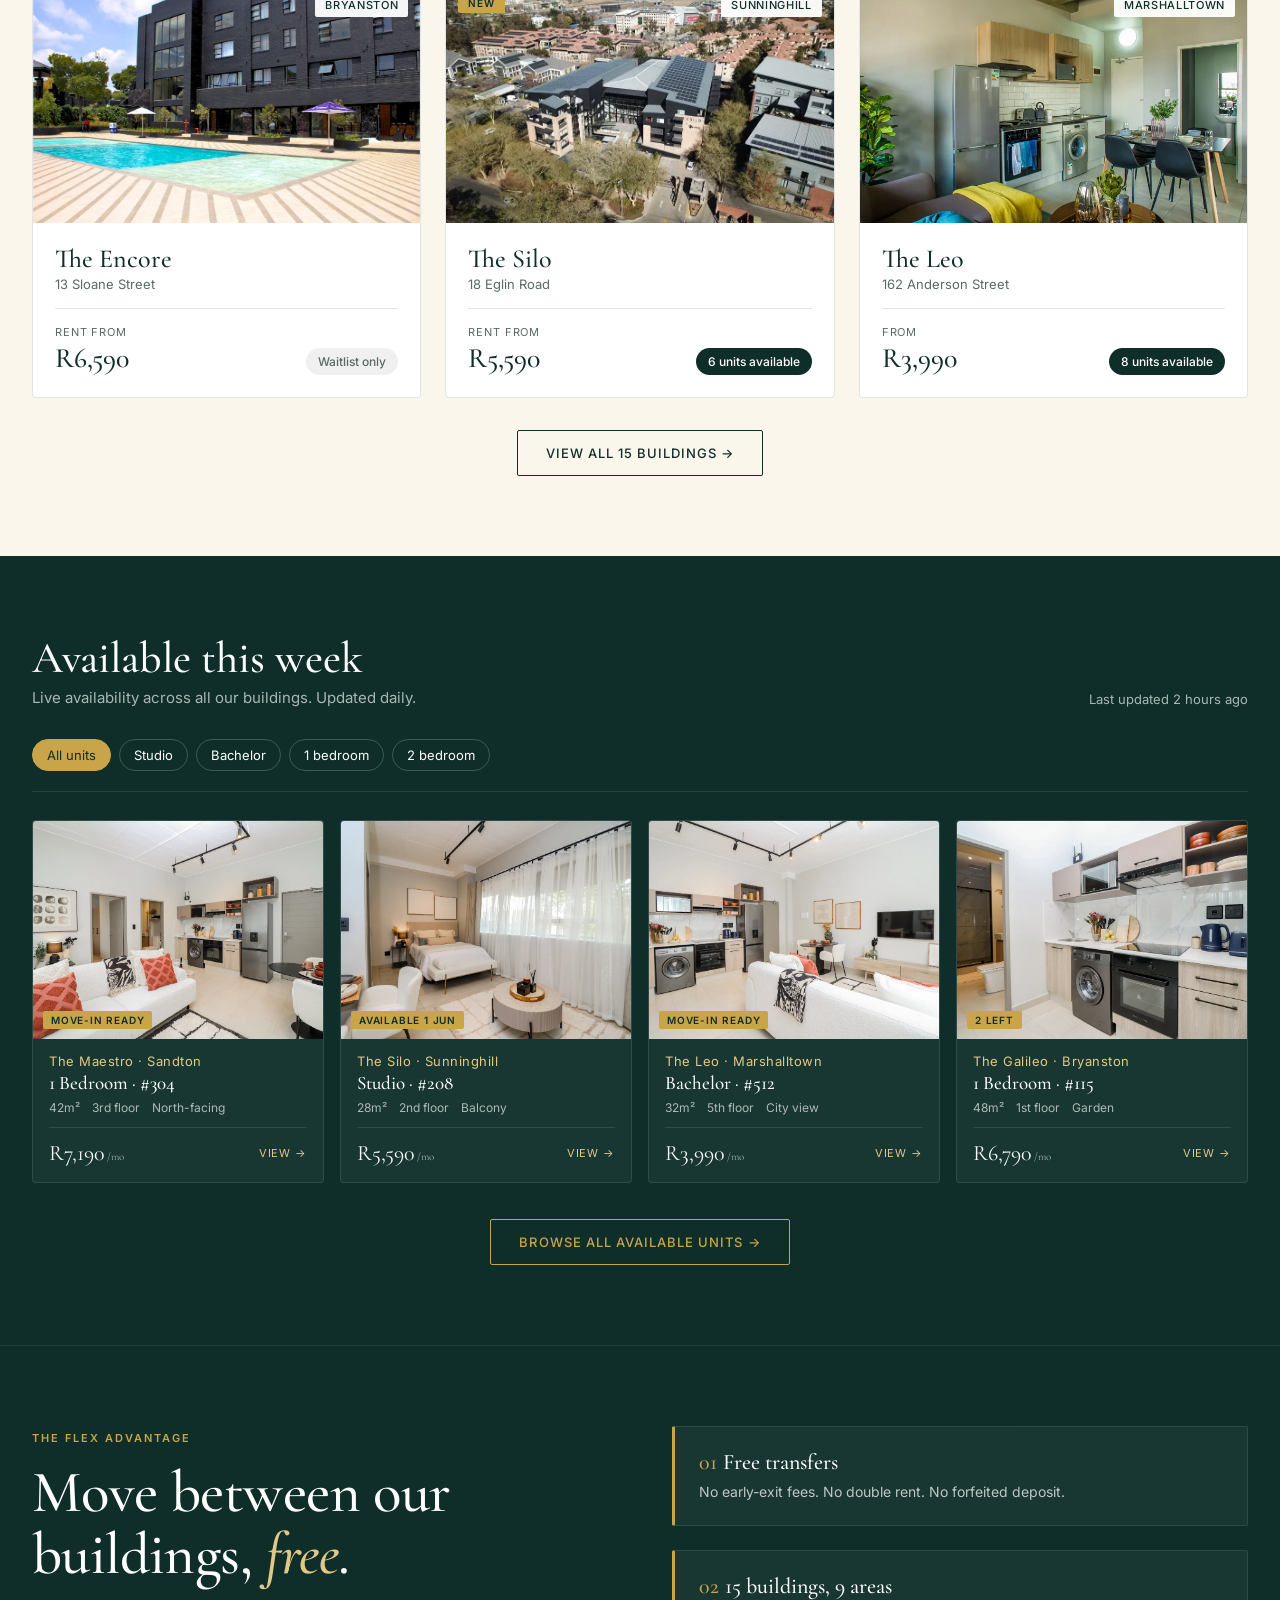
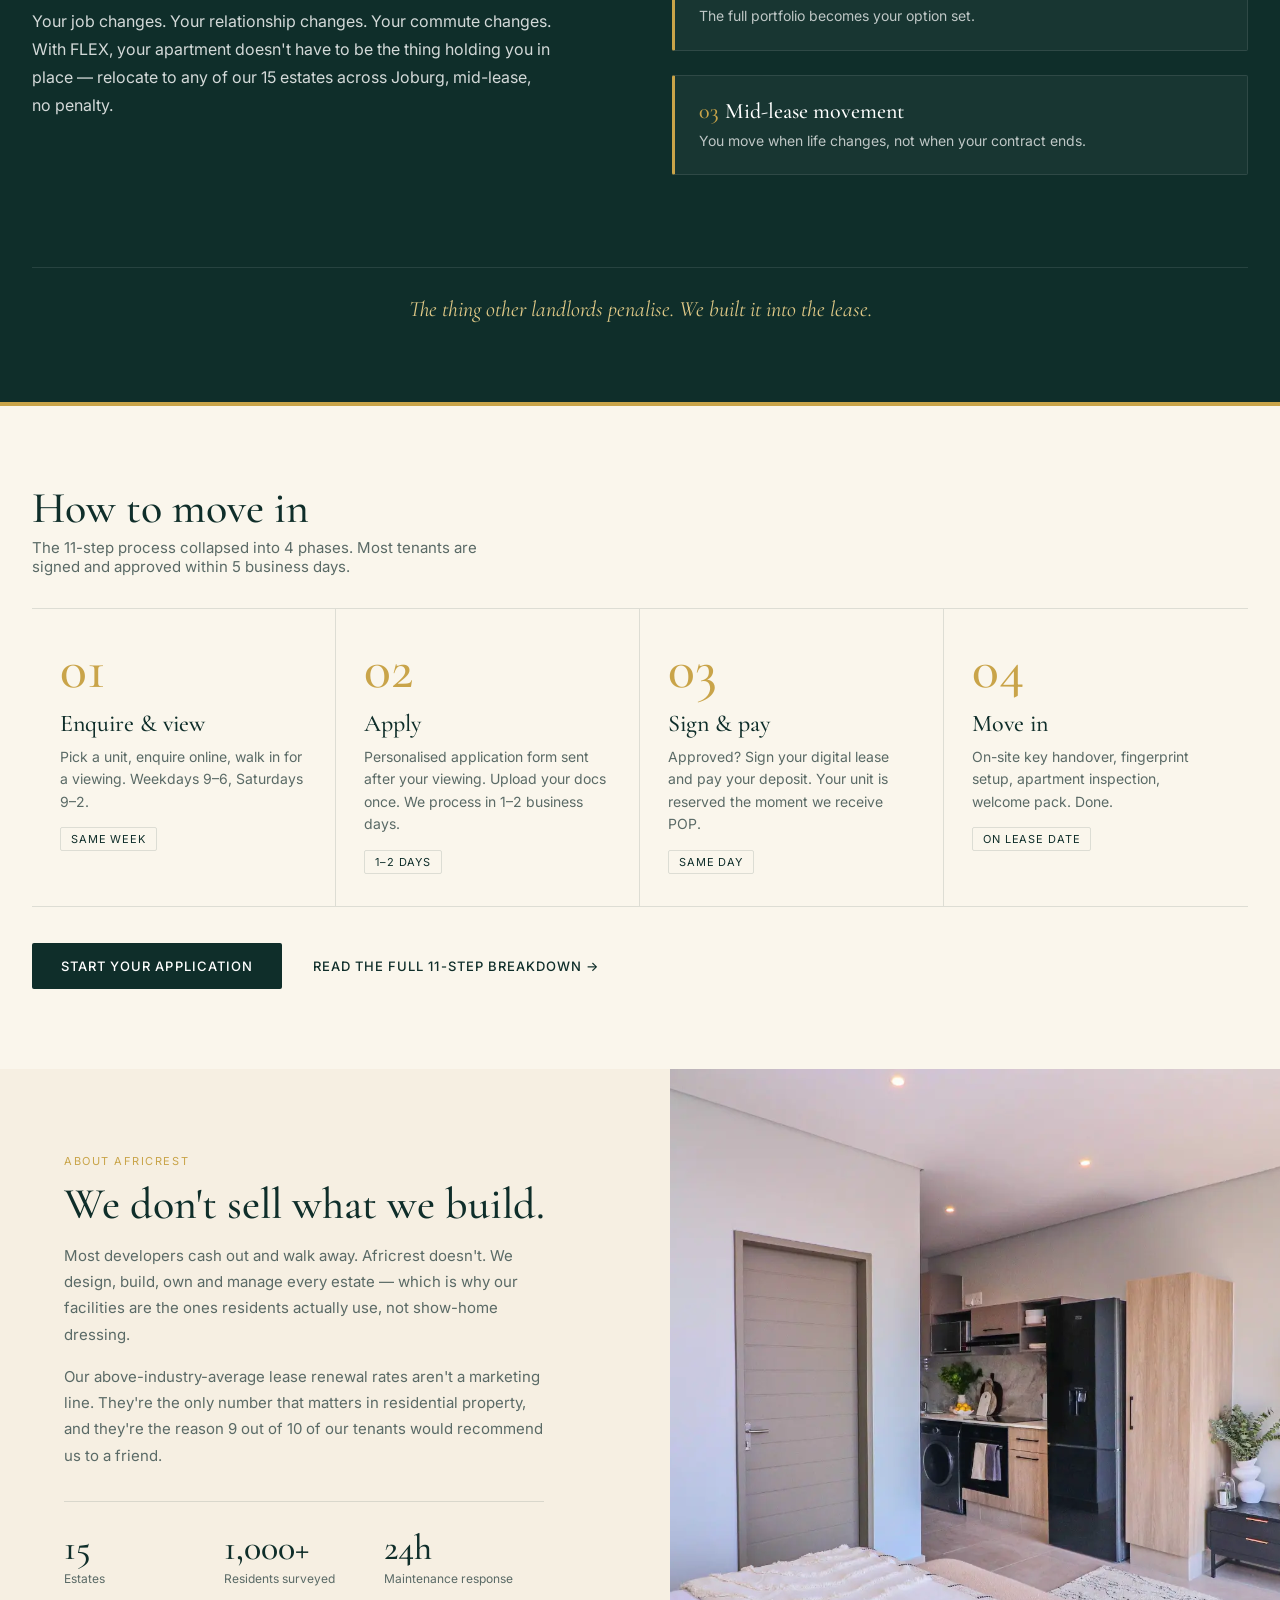
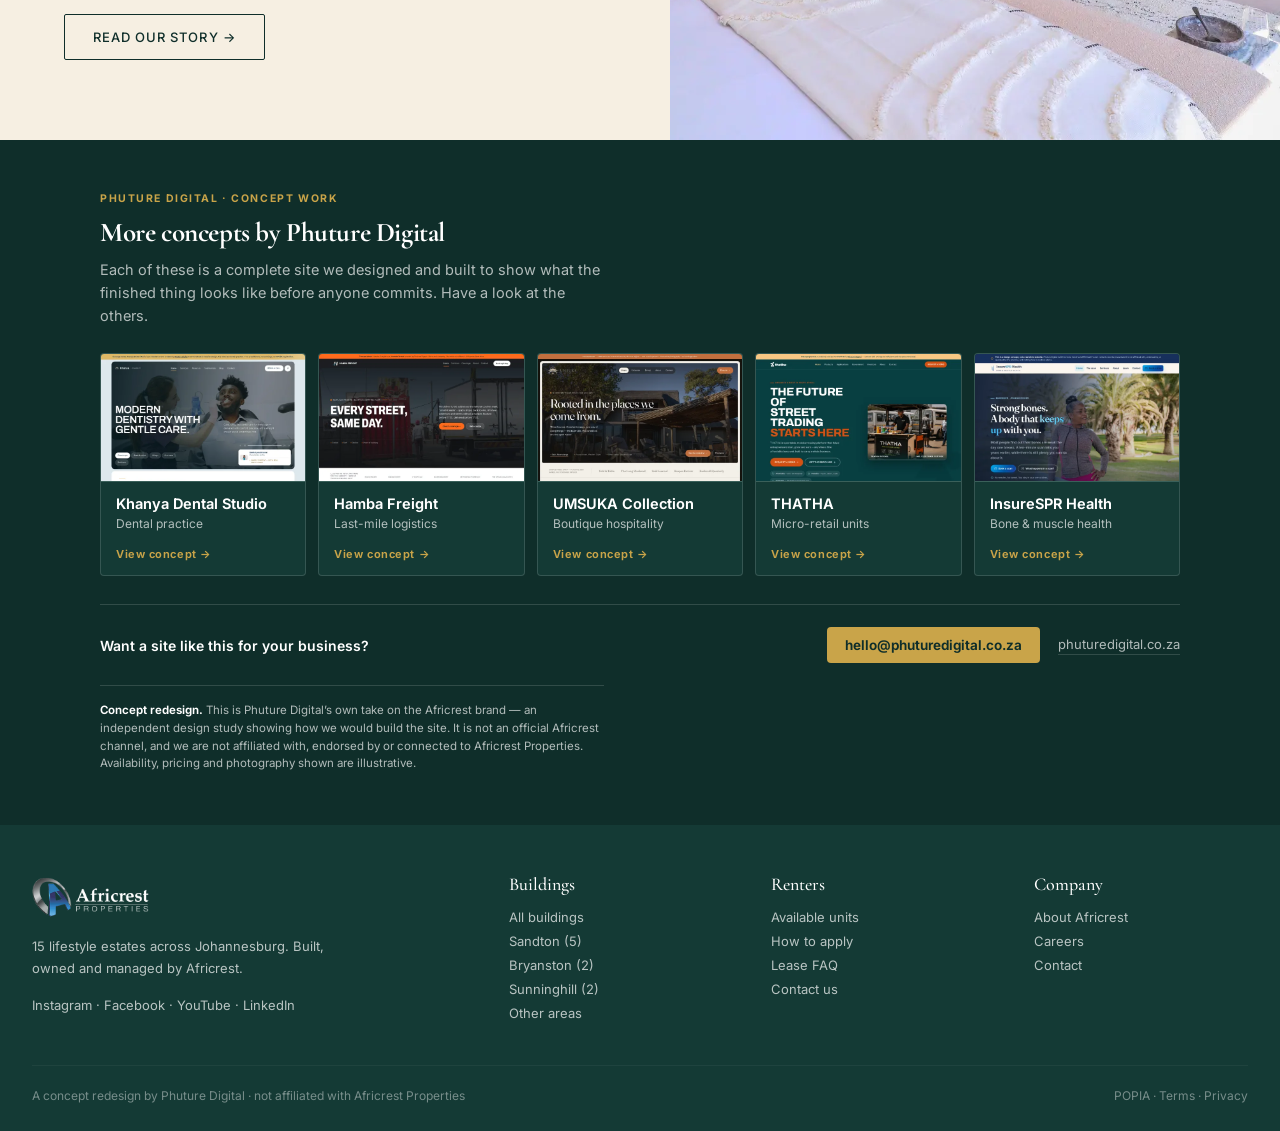
==== commit db34a929: "Add InsureSPR Health as the sixth concept in the network block InsureSPR Health is a bone and muscle" ====
--- a/index.html
+++ b/index.html
@@ -390,6 +390,9 @@
 </section>
 
 <!-- ============ FOOTER ============ -->
+
+
+
 
 
 
@@ -439,7 +442,18 @@
                  width="640" height="400" loading="lazy" decoding="async">
             <span class="pd-network-body">
               <span class="pd-network-name">THATHA</span>
-              <span class="pd-network-sector">Modular trading units</span>
+              <span class="pd-network-sector">Micro-retail units</span>
+              <span class="pd-network-go">View concept &rarr;</span>
+            </span>
+          </a>
+        </li>
+        <li class="pd-network-card">
+          <a href="https://insurespr-concept.phuturedigital.co.za">
+            <img class="pd-network-thumb" src="/pd-concepts/insurespr.webp" alt=""
+                 width="640" height="400" loading="lazy" decoding="async">
+            <span class="pd-network-body">
+              <span class="pd-network-name">InsureSPR Health</span>
+              <span class="pd-network-sector">Bone &amp; muscle health</span>
               <span class="pd-network-go">View concept &rarr;</span>
             </span>
           </a>
@@ -454,7 +468,6 @@
   </div>
 </section>
 <!-- pd-network:end -->
-
 <footer id="contact">
   <div class="foot-inner">
     <div>
--- a/styles.css
+++ b/styles.css
@@ -235,7 +235,10 @@
 }
 .pd-network-grid {
   list-style: none; margin: 0 0 28px; padding: 0;
-  display: grid; grid-template-columns: repeat(auto-fit, minmax(200px, 1fr)); gap: 12px;
+  /* 150px min keeps all four on one row on desktop (auto-fit collapses the empty
+     tracks), goes 2-up on phones instead of a ~1800px stack, and avoids the
+     awkward 3+1 wrap a 200px min produces around tablet width. */
+  display: grid; grid-template-columns: repeat(auto-fit, minmax(150px, 1fr)); gap: 12px;
 }
 .pd-network-card { margin: 0; }
 .pd-network-card a {
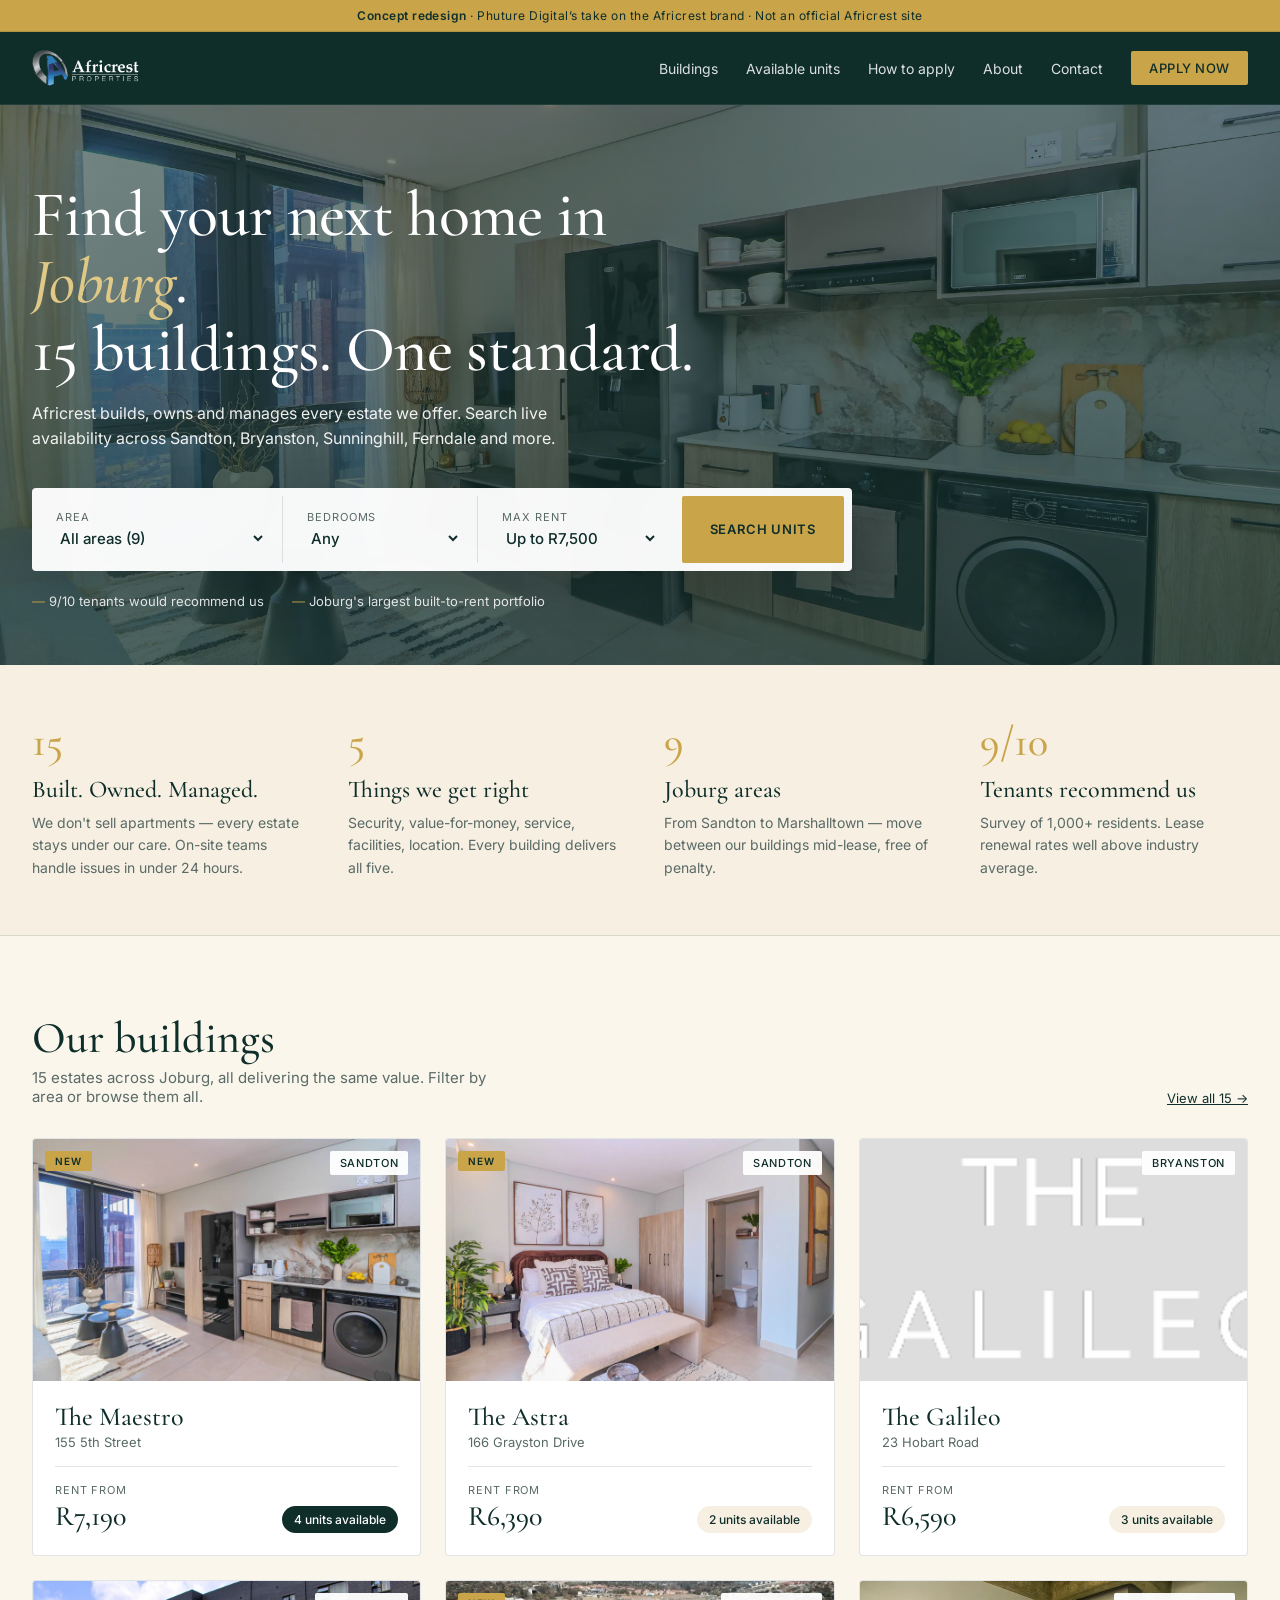
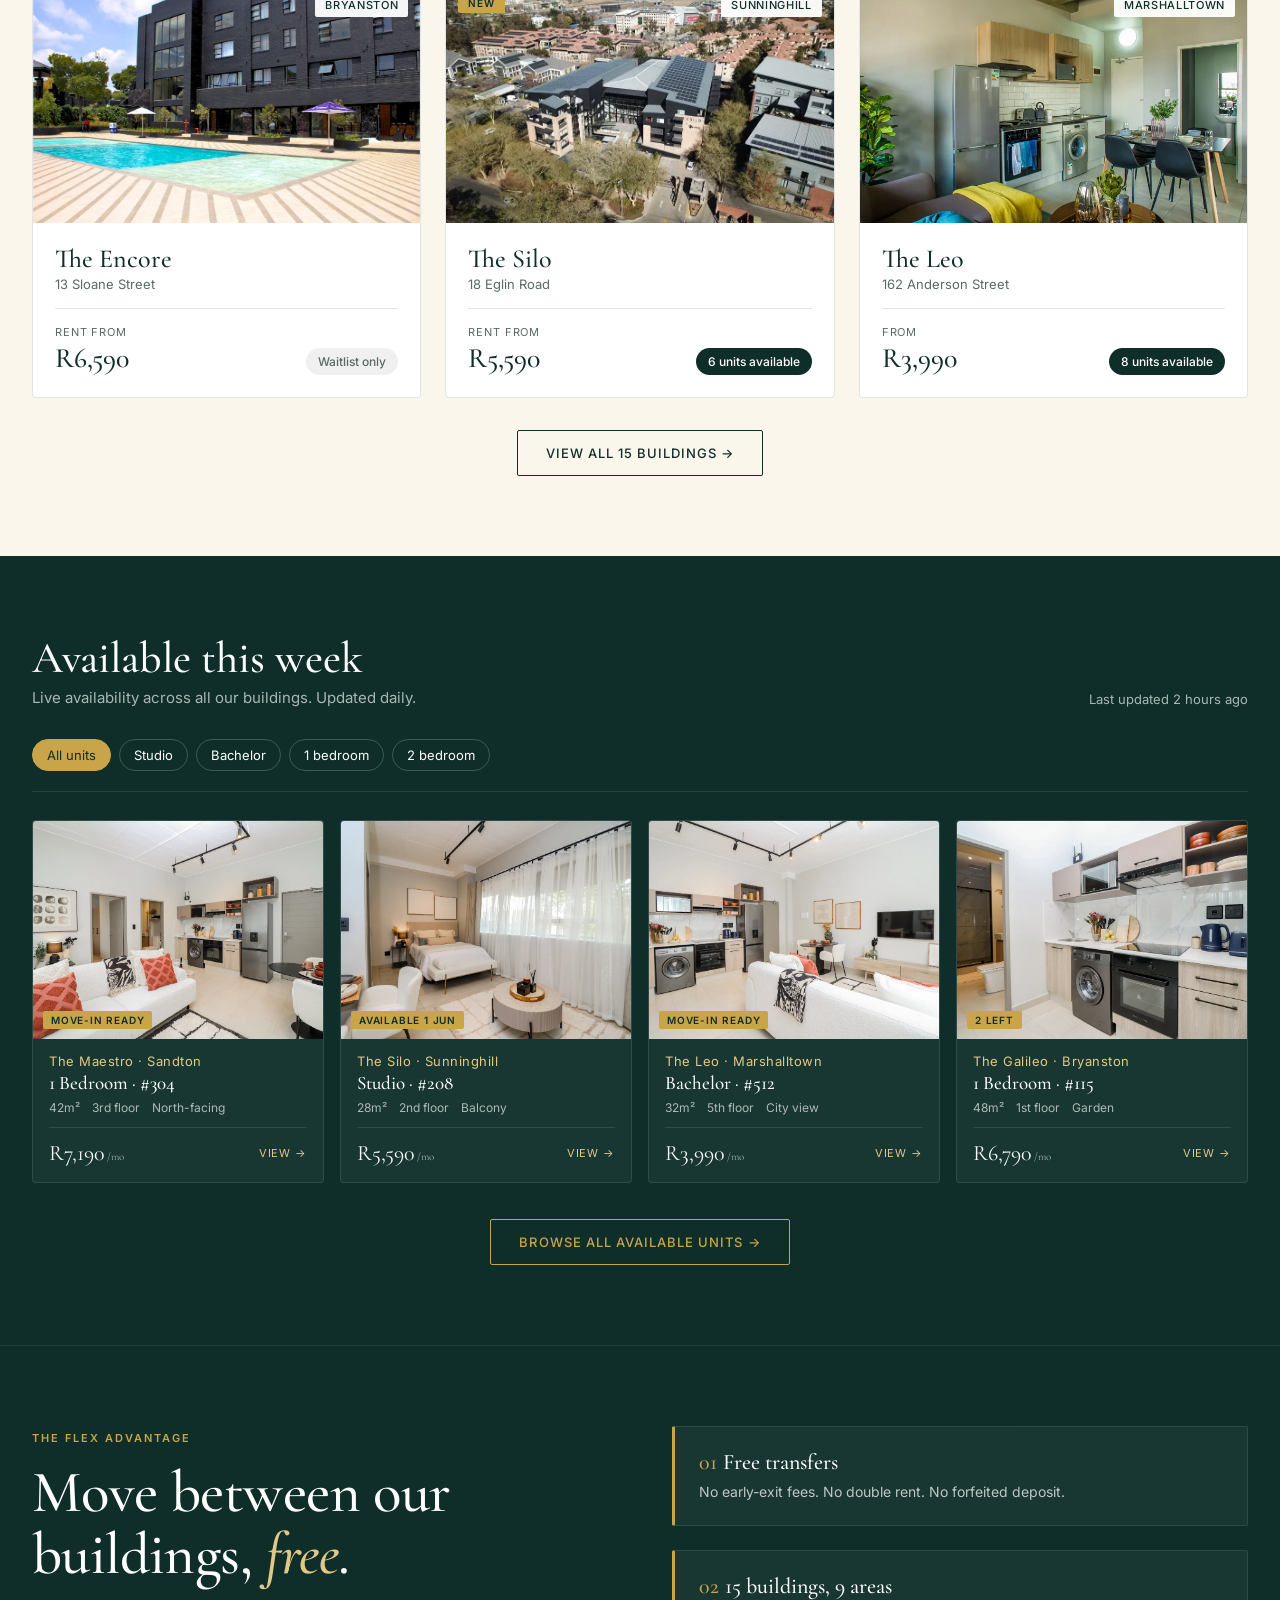
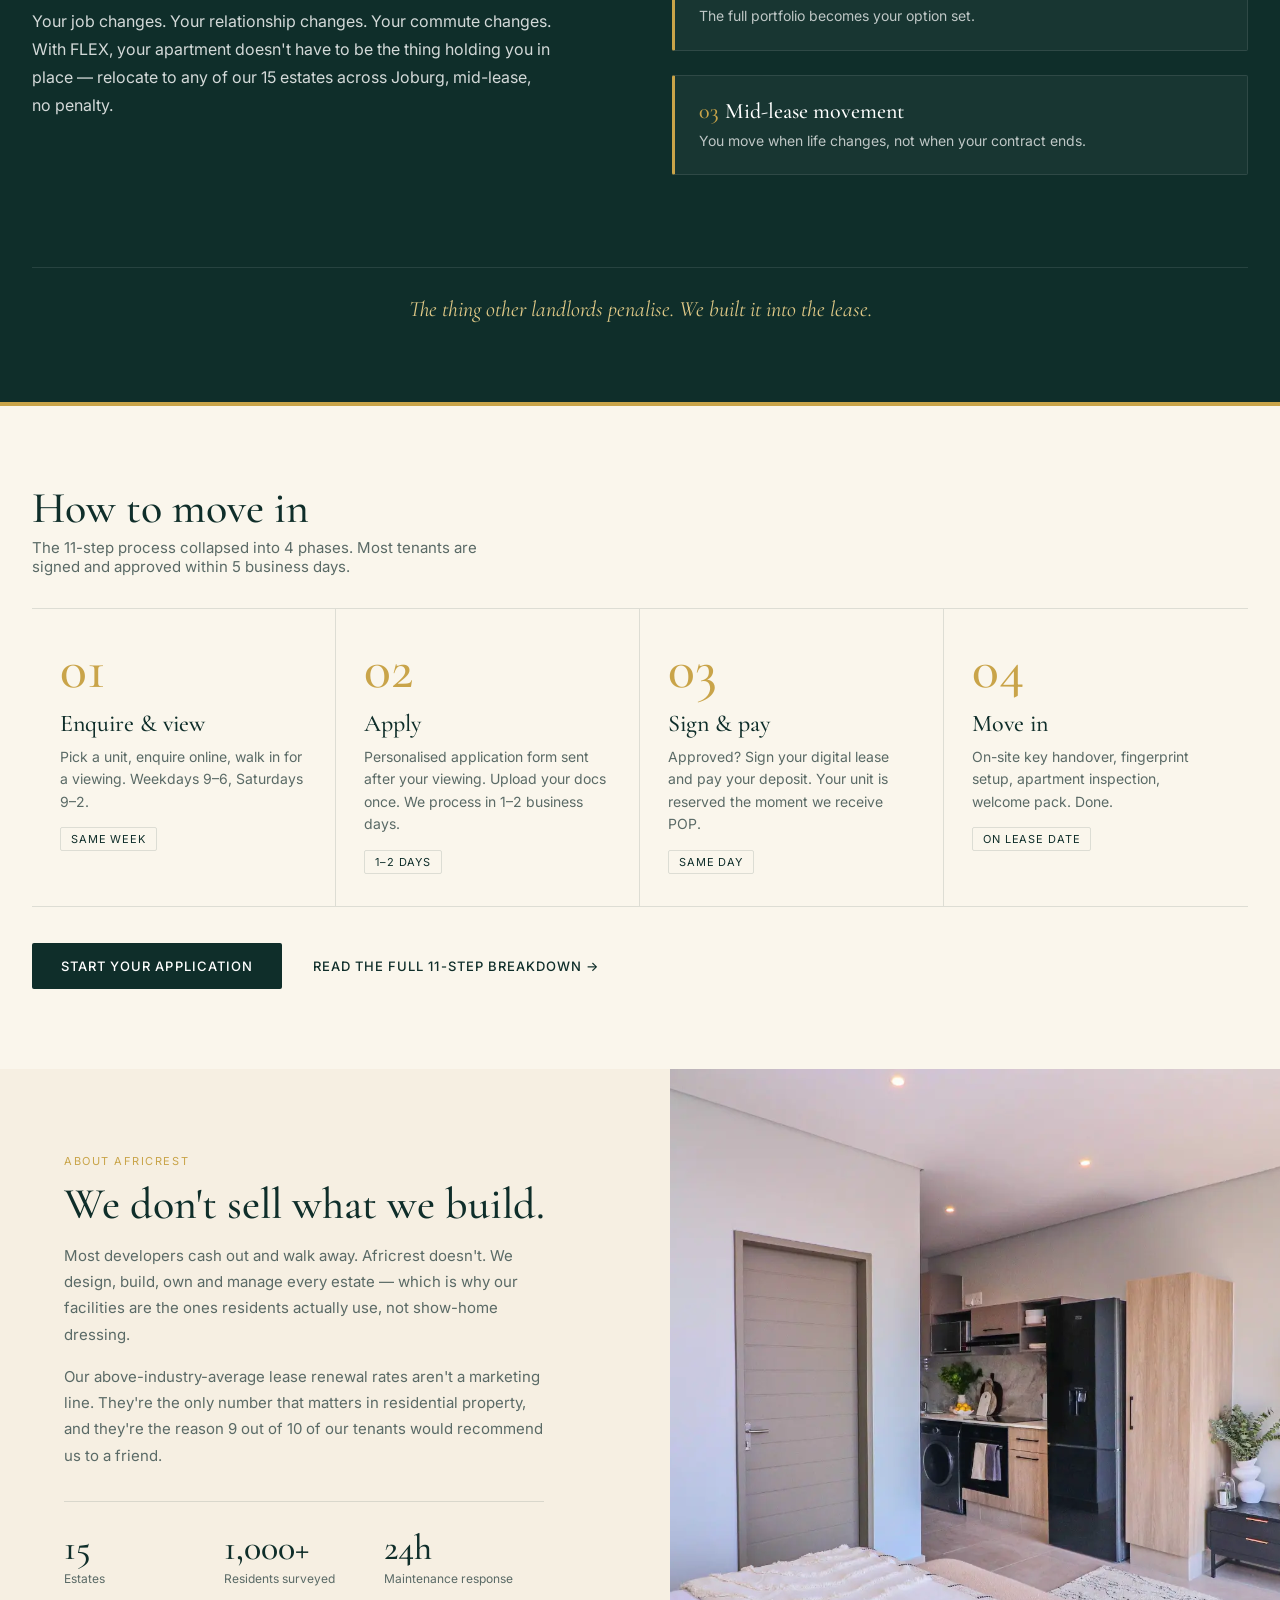
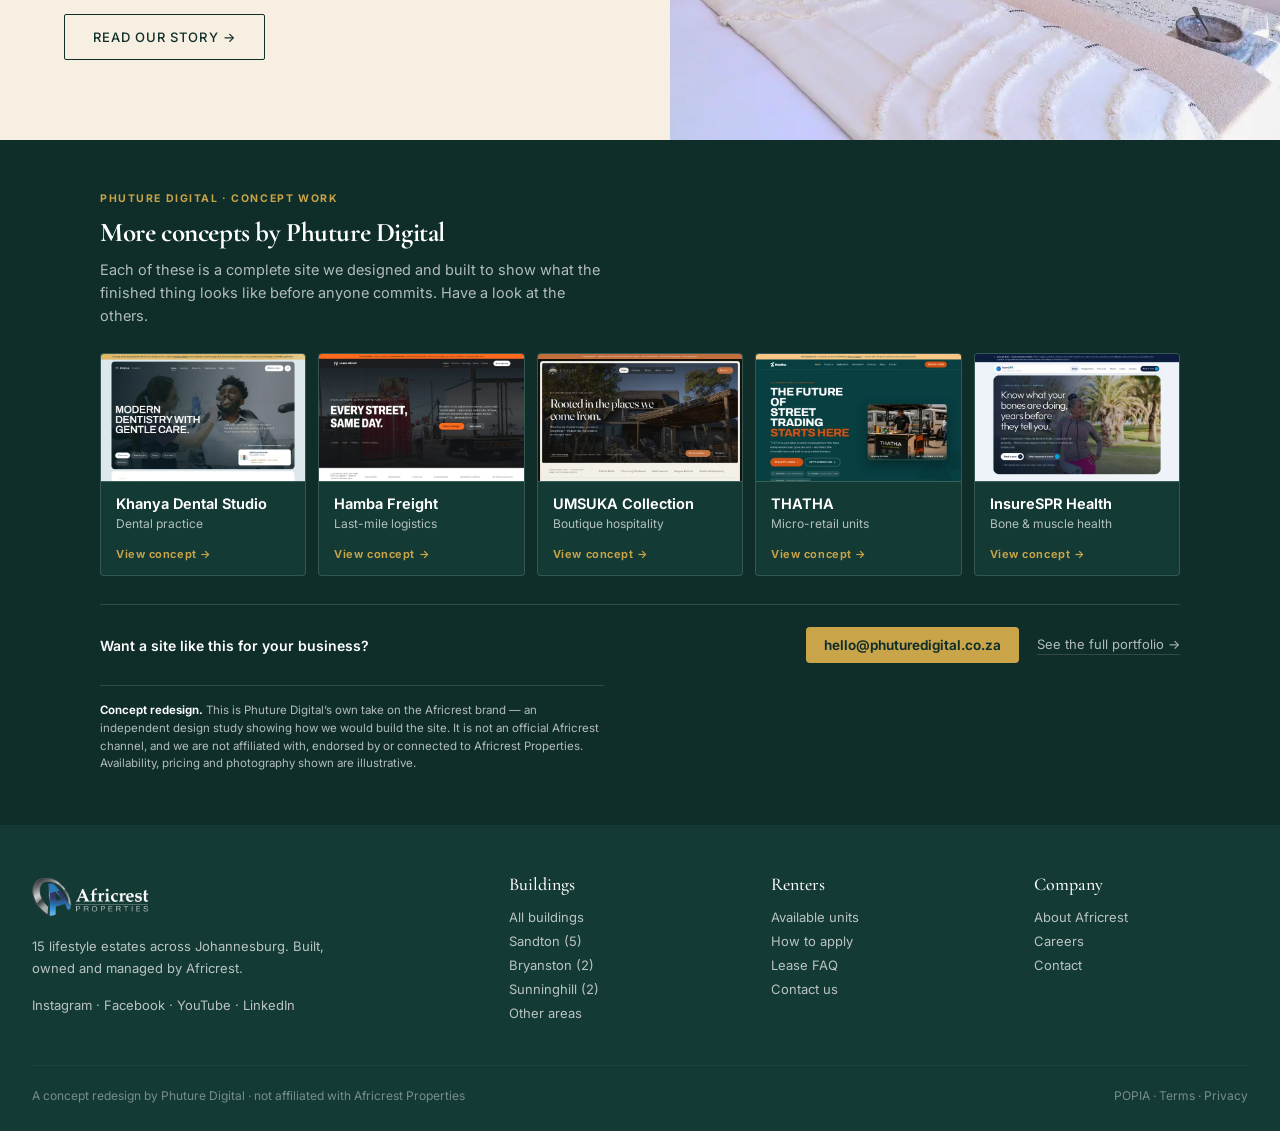
==== commit fa858f85: "chore: point the network block at the Phuture Digital portfolio The pd-network CTA linked the bare d" ====
--- a/index.html
+++ b/index.html
@@ -462,7 +462,7 @@
     <div class="pd-network-cta">
       <p>Want a site like this for your business?</p>
       <a class="pd-network-btn" href="mailto:hello@phuturedigital.co.za">hello@phuturedigital.co.za</a>
-      <a class="pd-network-link" href="https://www.phuturedigital.co.za" rel="noopener">phuturedigital.co.za</a>
+      <a class="pd-network-link" href="https://www.phuturedigital.co.za/portfolio" rel="noopener">See the full portfolio &rarr;</a>
     </div>
     <p class="pd-network-mark"><strong>Concept redesign.</strong> This is Phuture Digital&rsquo;s own take on the Africrest brand &mdash; an independent design study showing how we would build the site. It is not an official Africrest channel, and we are not affiliated with, endorsed by or connected to Africrest Properties. Availability, pricing and photography shown are illustrative.</p>
   </div>
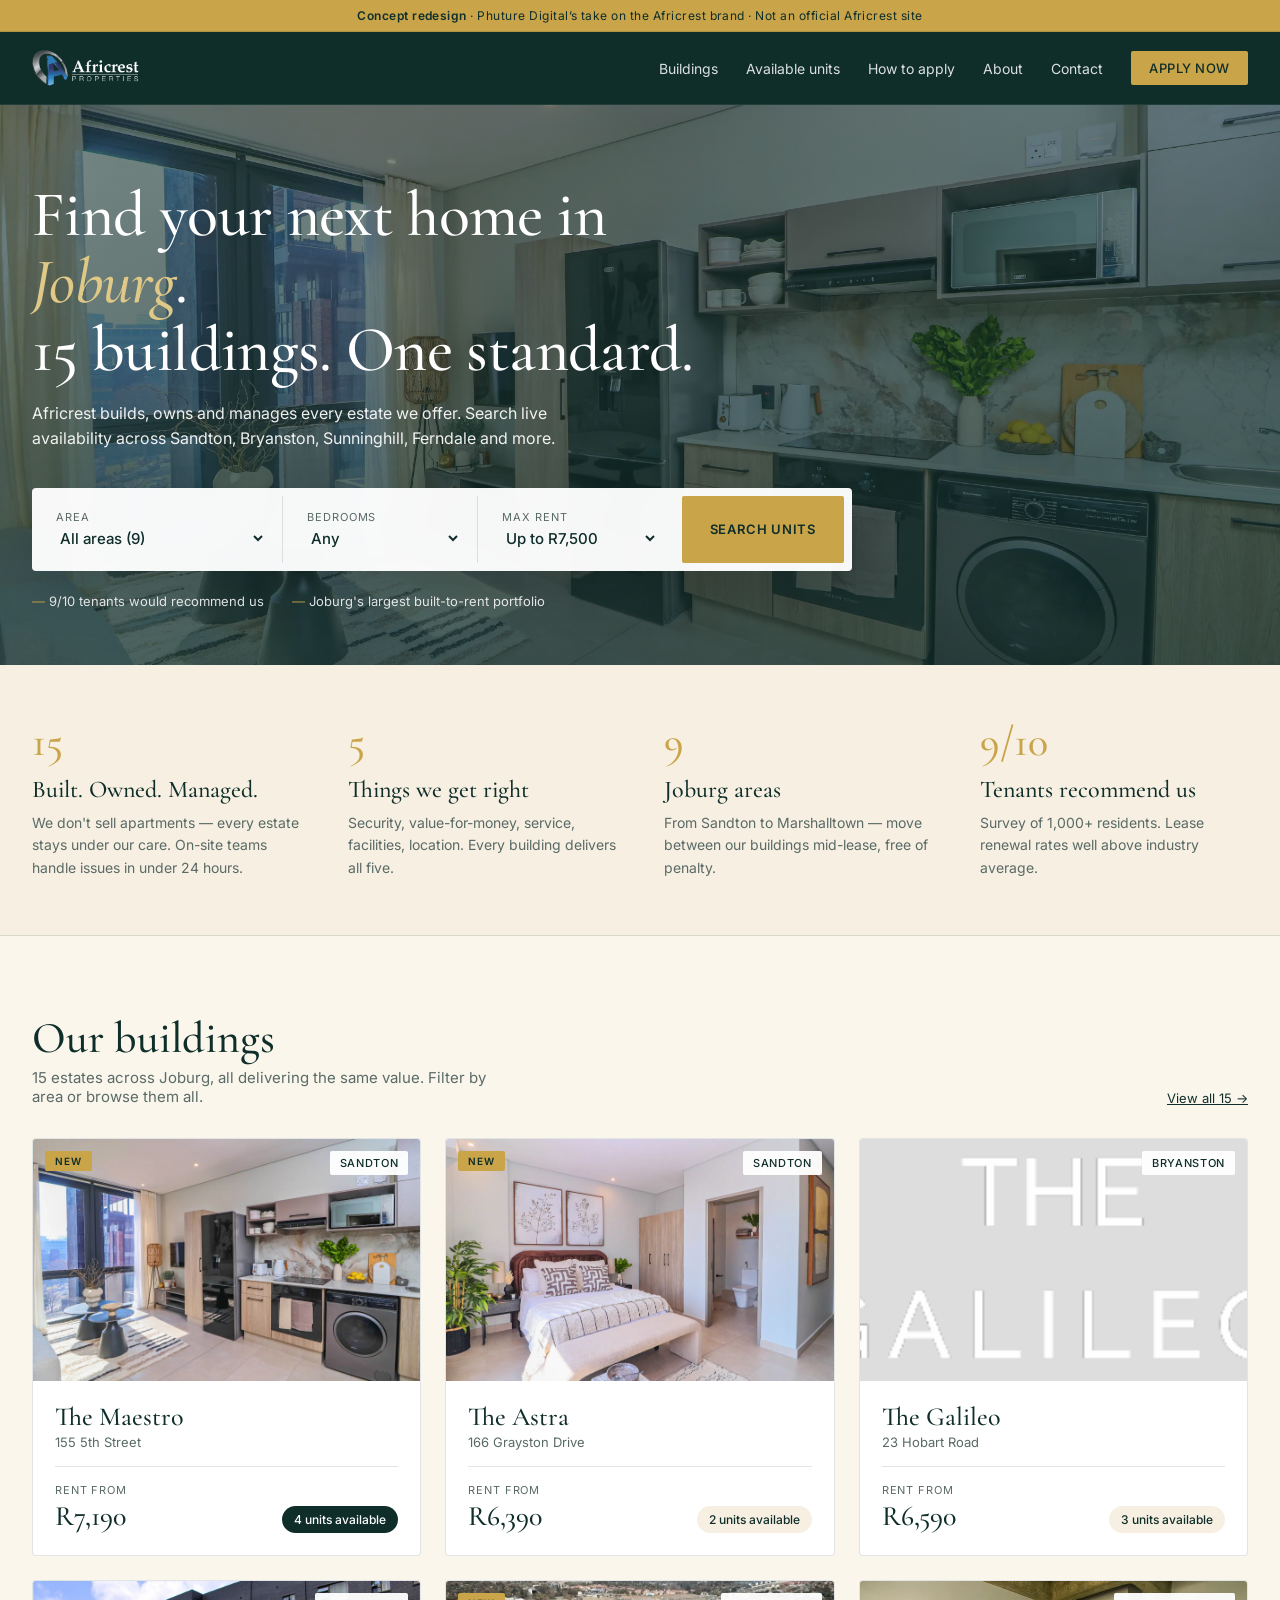
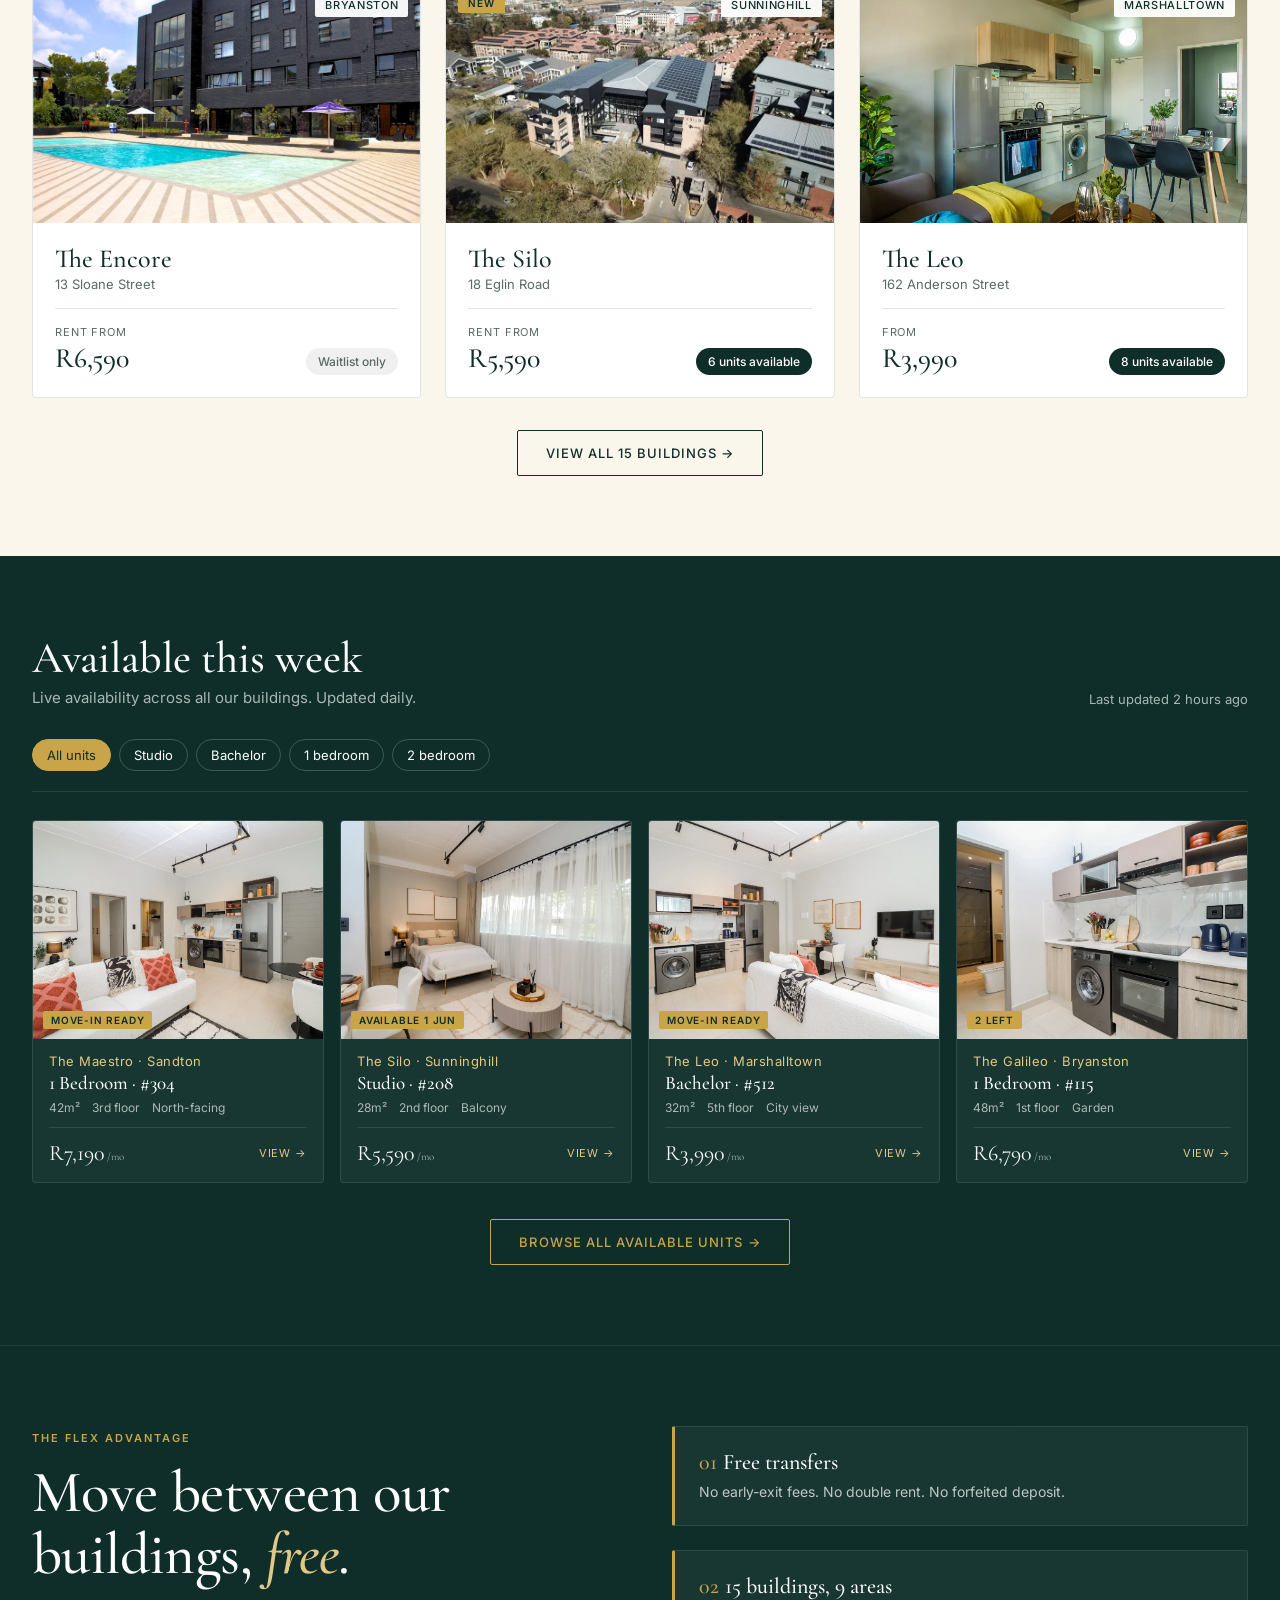
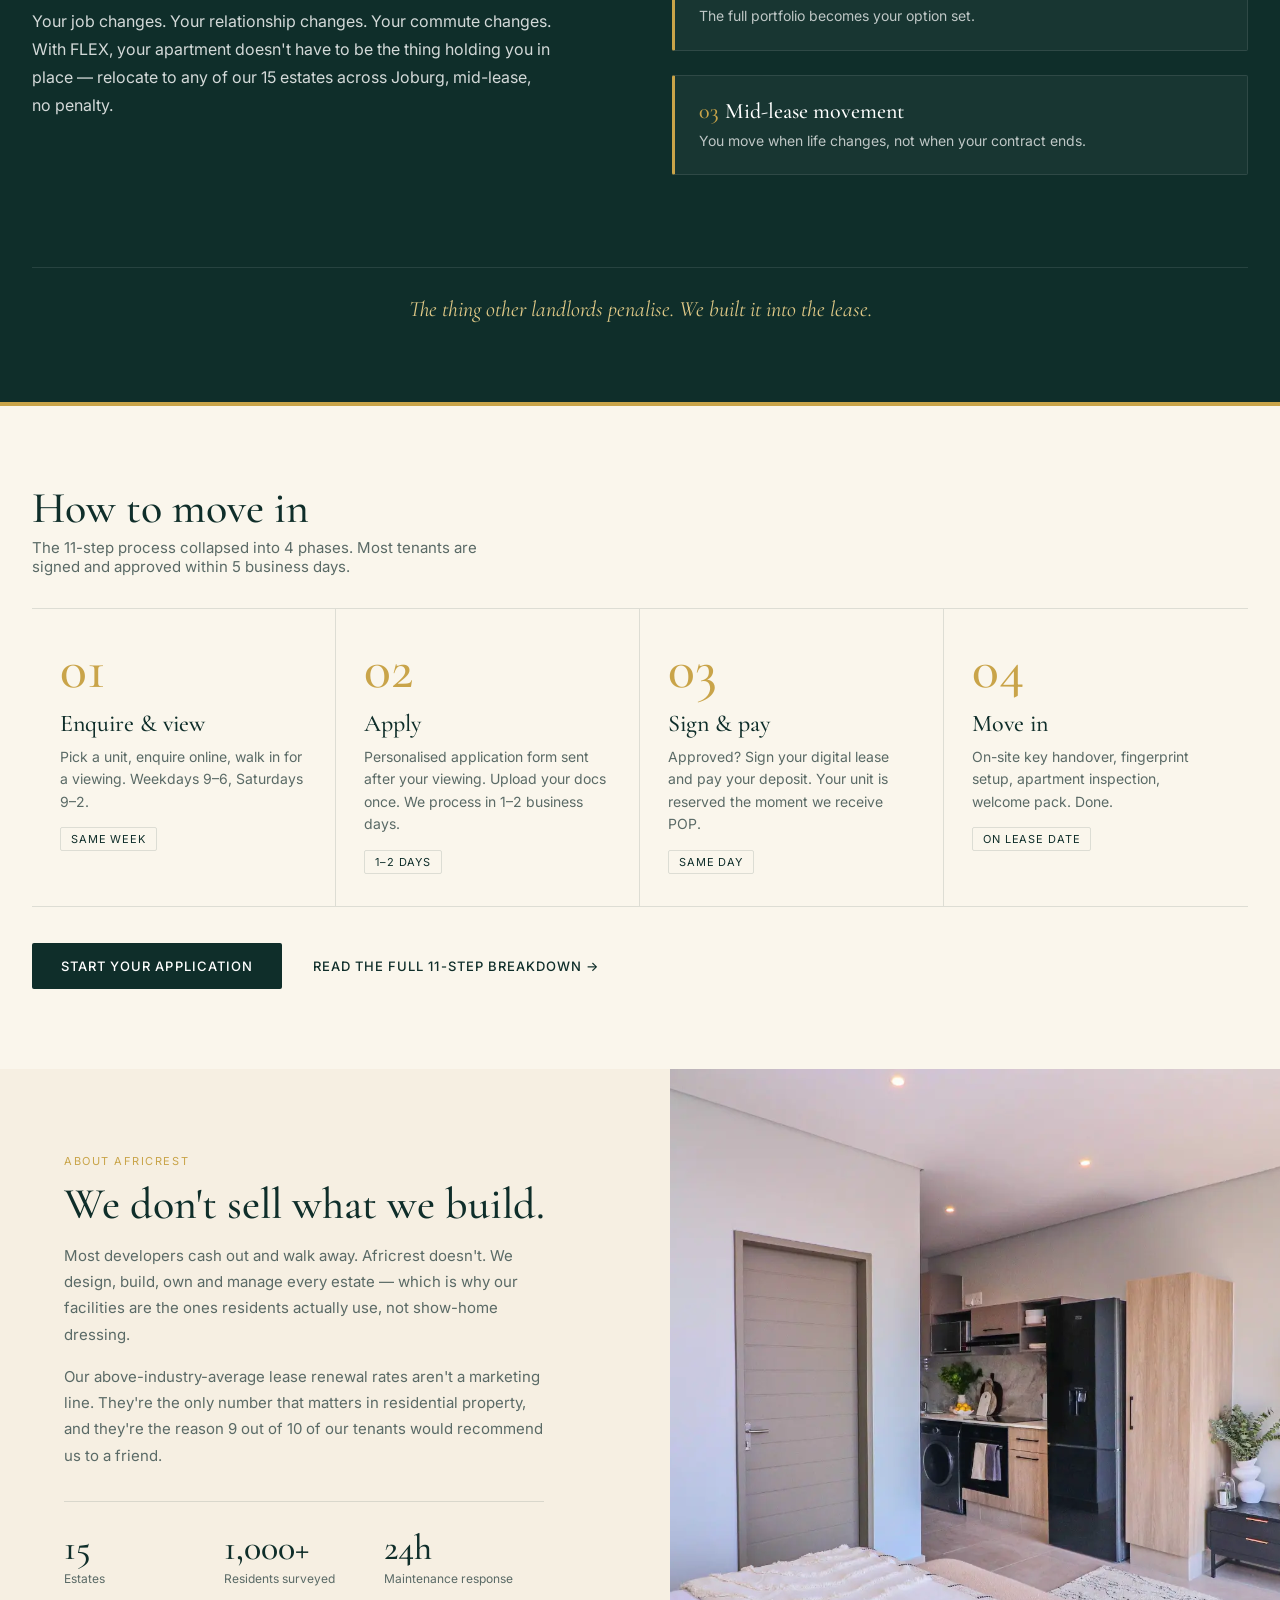
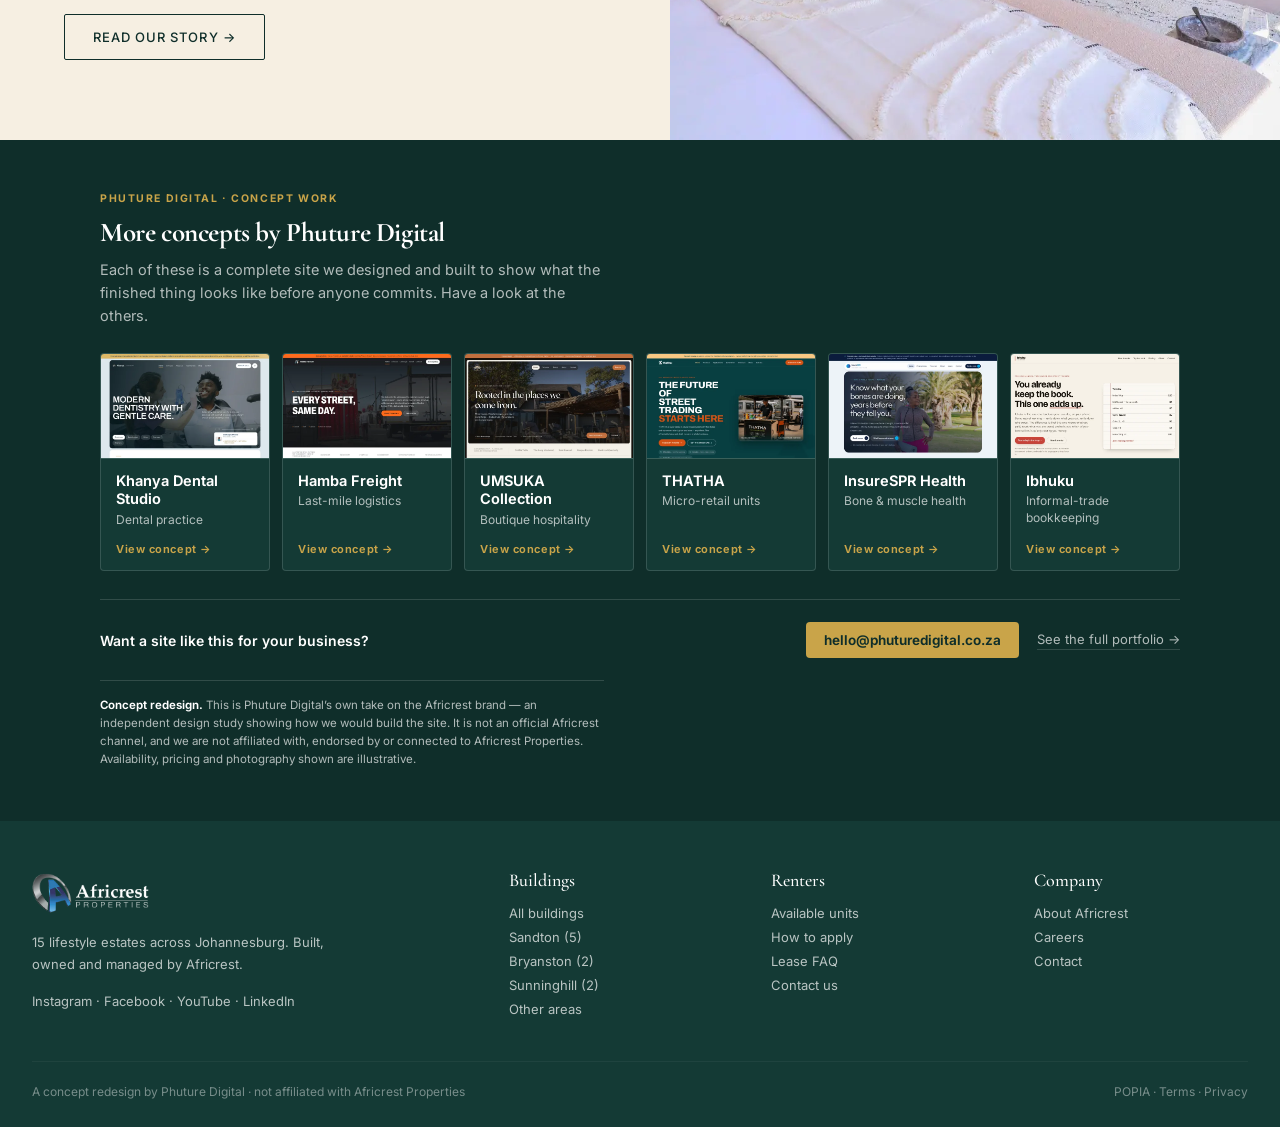
==== commit a4efe93c: "Add Ibhuku to the concept network Seventh concept site: an invented informal-trade bookkeeping produ" ====
--- a/index.html
+++ b/index.html
@@ -458,6 +458,17 @@
             </span>
           </a>
         </li>
+        <li class="pd-network-card">
+          <a href="https://ibhuku-concept.phuturedigital.co.za">
+            <img class="pd-network-thumb" src="/pd-concepts/ibhuku.webp" alt=""
+                 width="640" height="400" loading="lazy" decoding="async">
+            <span class="pd-network-body">
+              <span class="pd-network-name">Ibhuku</span>
+              <span class="pd-network-sector">Informal-trade bookkeeping</span>
+              <span class="pd-network-go">View concept &rarr;</span>
+            </span>
+          </a>
+        </li>
     </ul>
     <div class="pd-network-cta">
       <p>Want a site like this for your business?</p>
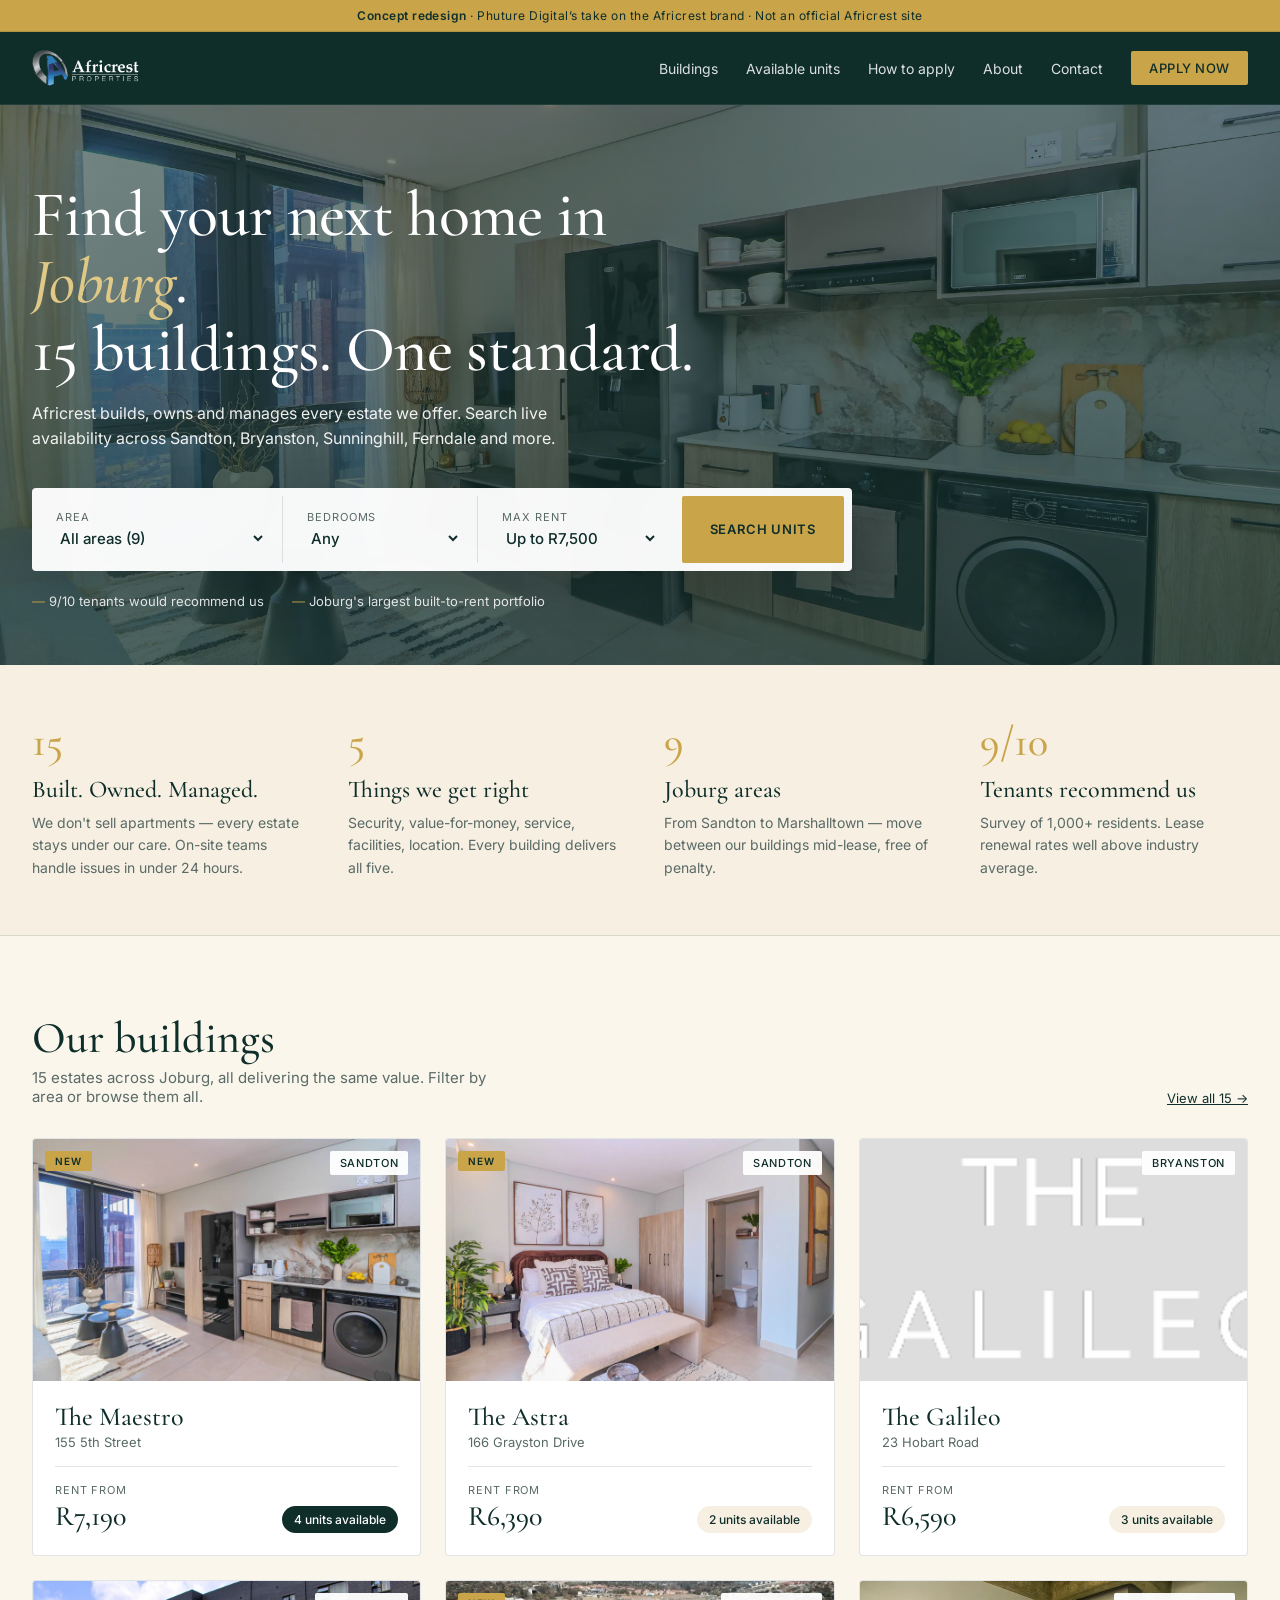
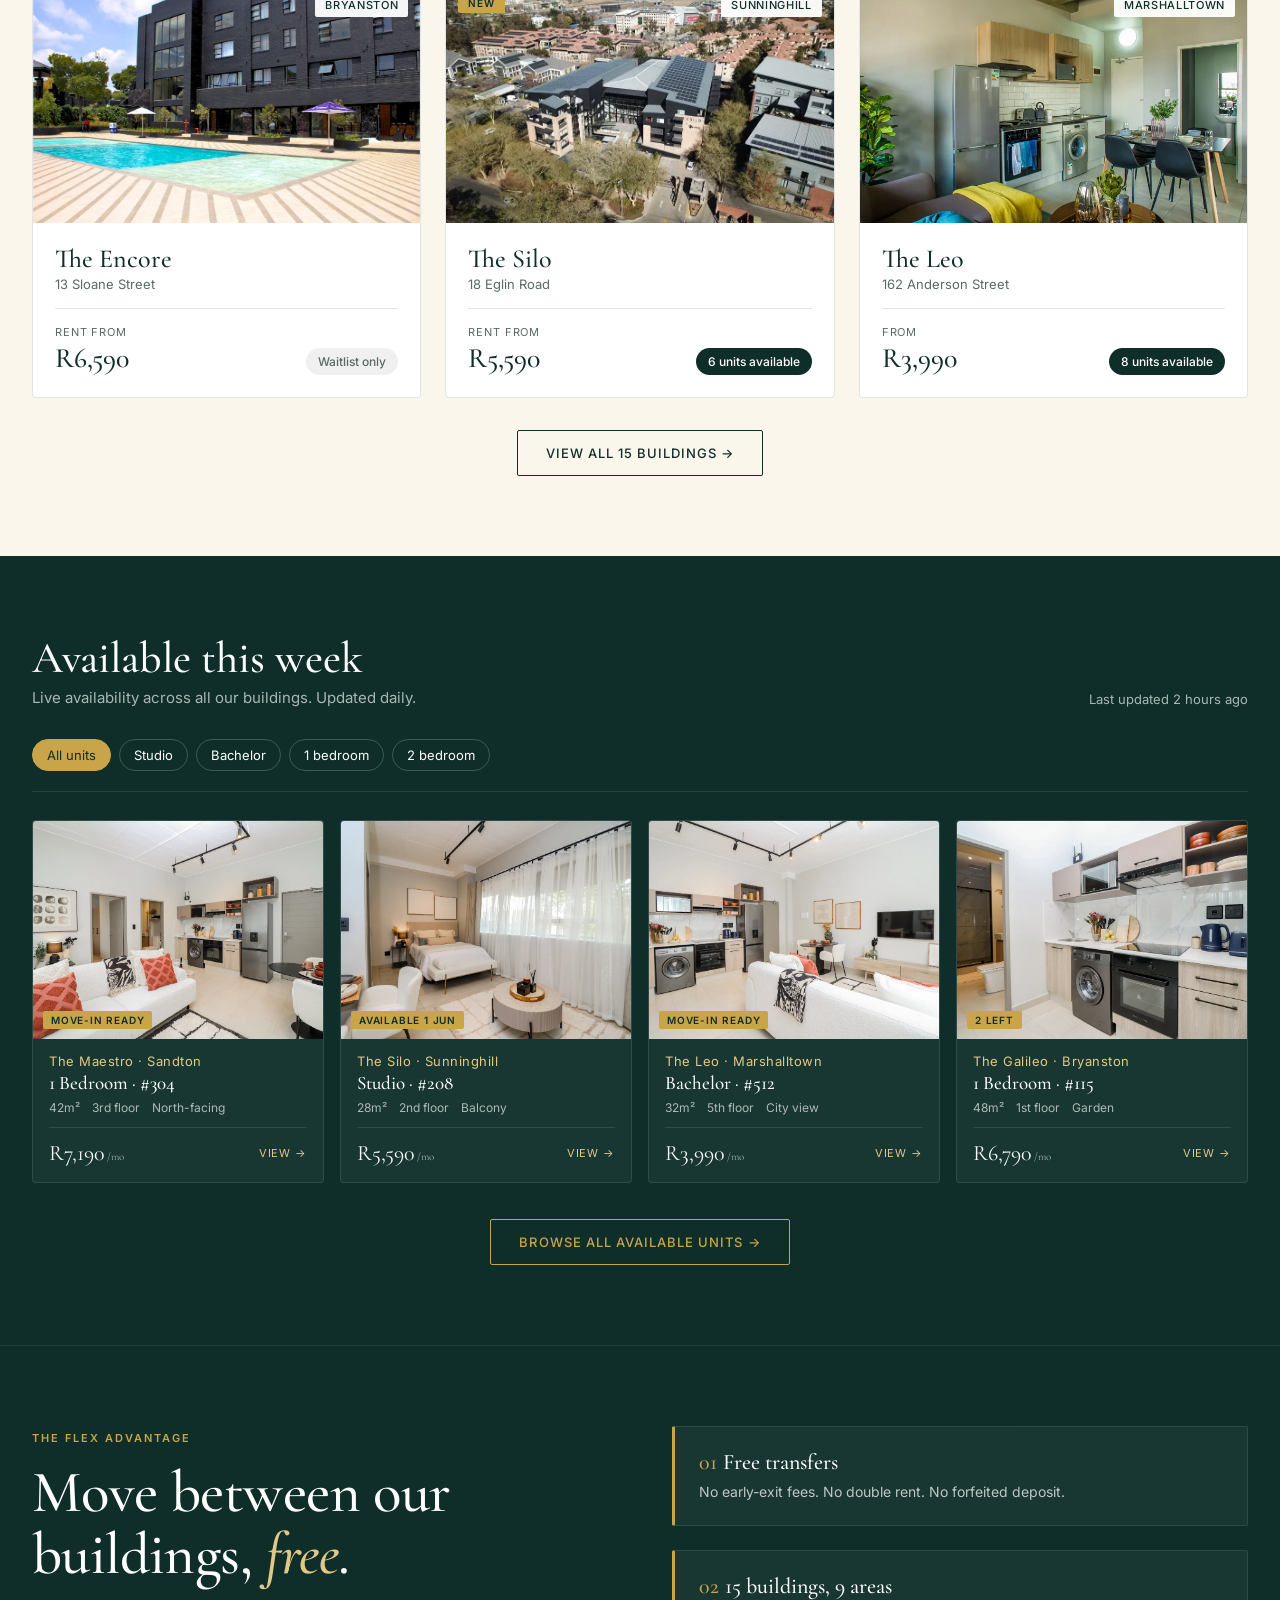
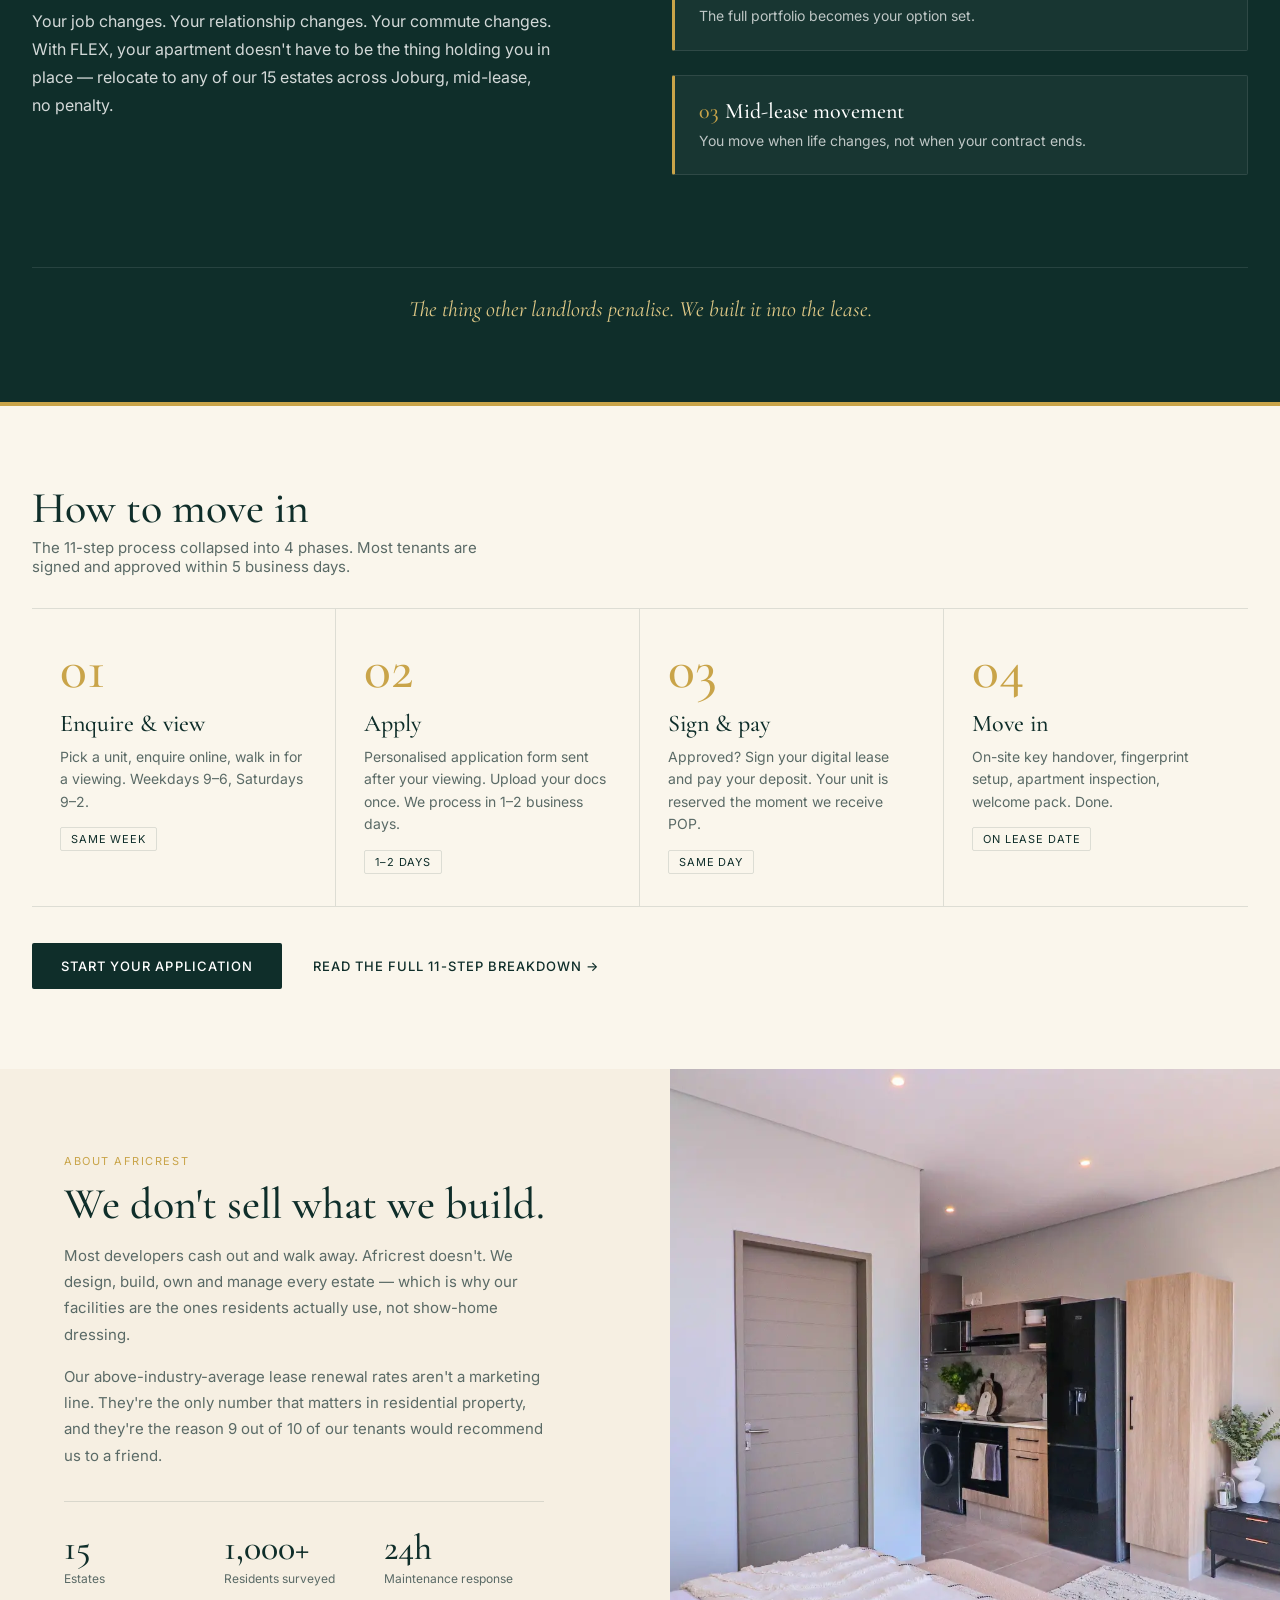
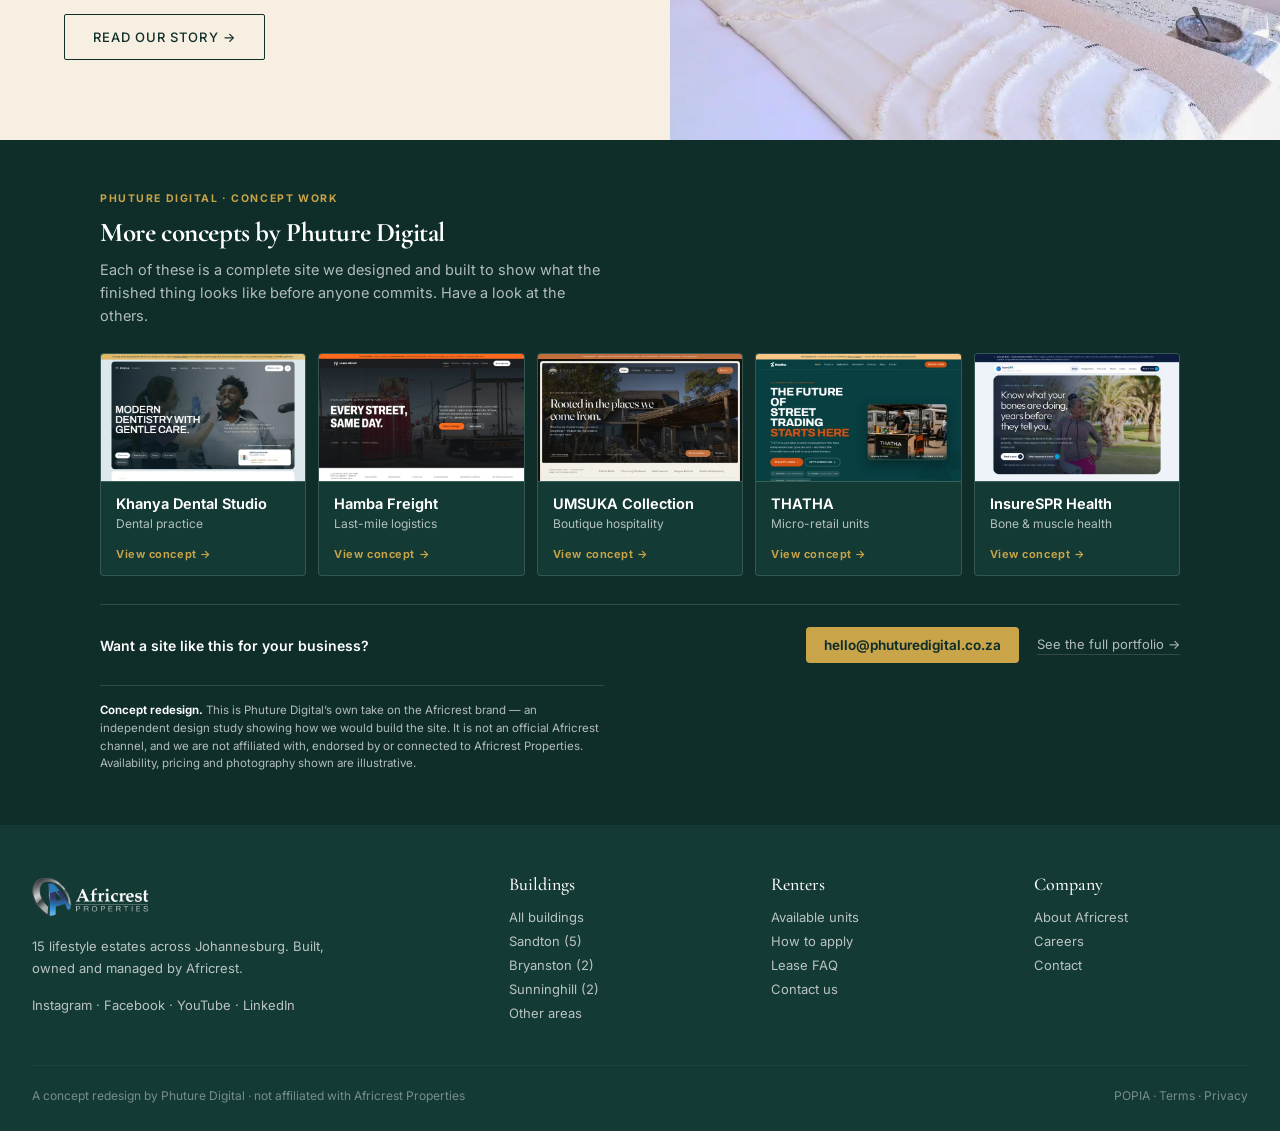
==== commit 7d04db67: "Revert: remove Ibhuku from the concept network The Ibhuku concept has been retired. Removes its card" ====
--- a/index.html
+++ b/index.html
@@ -458,17 +458,6 @@
             </span>
           </a>
         </li>
-        <li class="pd-network-card">
-          <a href="https://ibhuku-concept.phuturedigital.co.za">
-            <img class="pd-network-thumb" src="/pd-concepts/ibhuku.webp" alt=""
-                 width="640" height="400" loading="lazy" decoding="async">
-            <span class="pd-network-body">
-              <span class="pd-network-name">Ibhuku</span>
-              <span class="pd-network-sector">Informal-trade bookkeeping</span>
-              <span class="pd-network-go">View concept &rarr;</span>
-            </span>
-          </a>
-        </li>
     </ul>
     <div class="pd-network-cta">
       <p>Want a site like this for your business?</p>
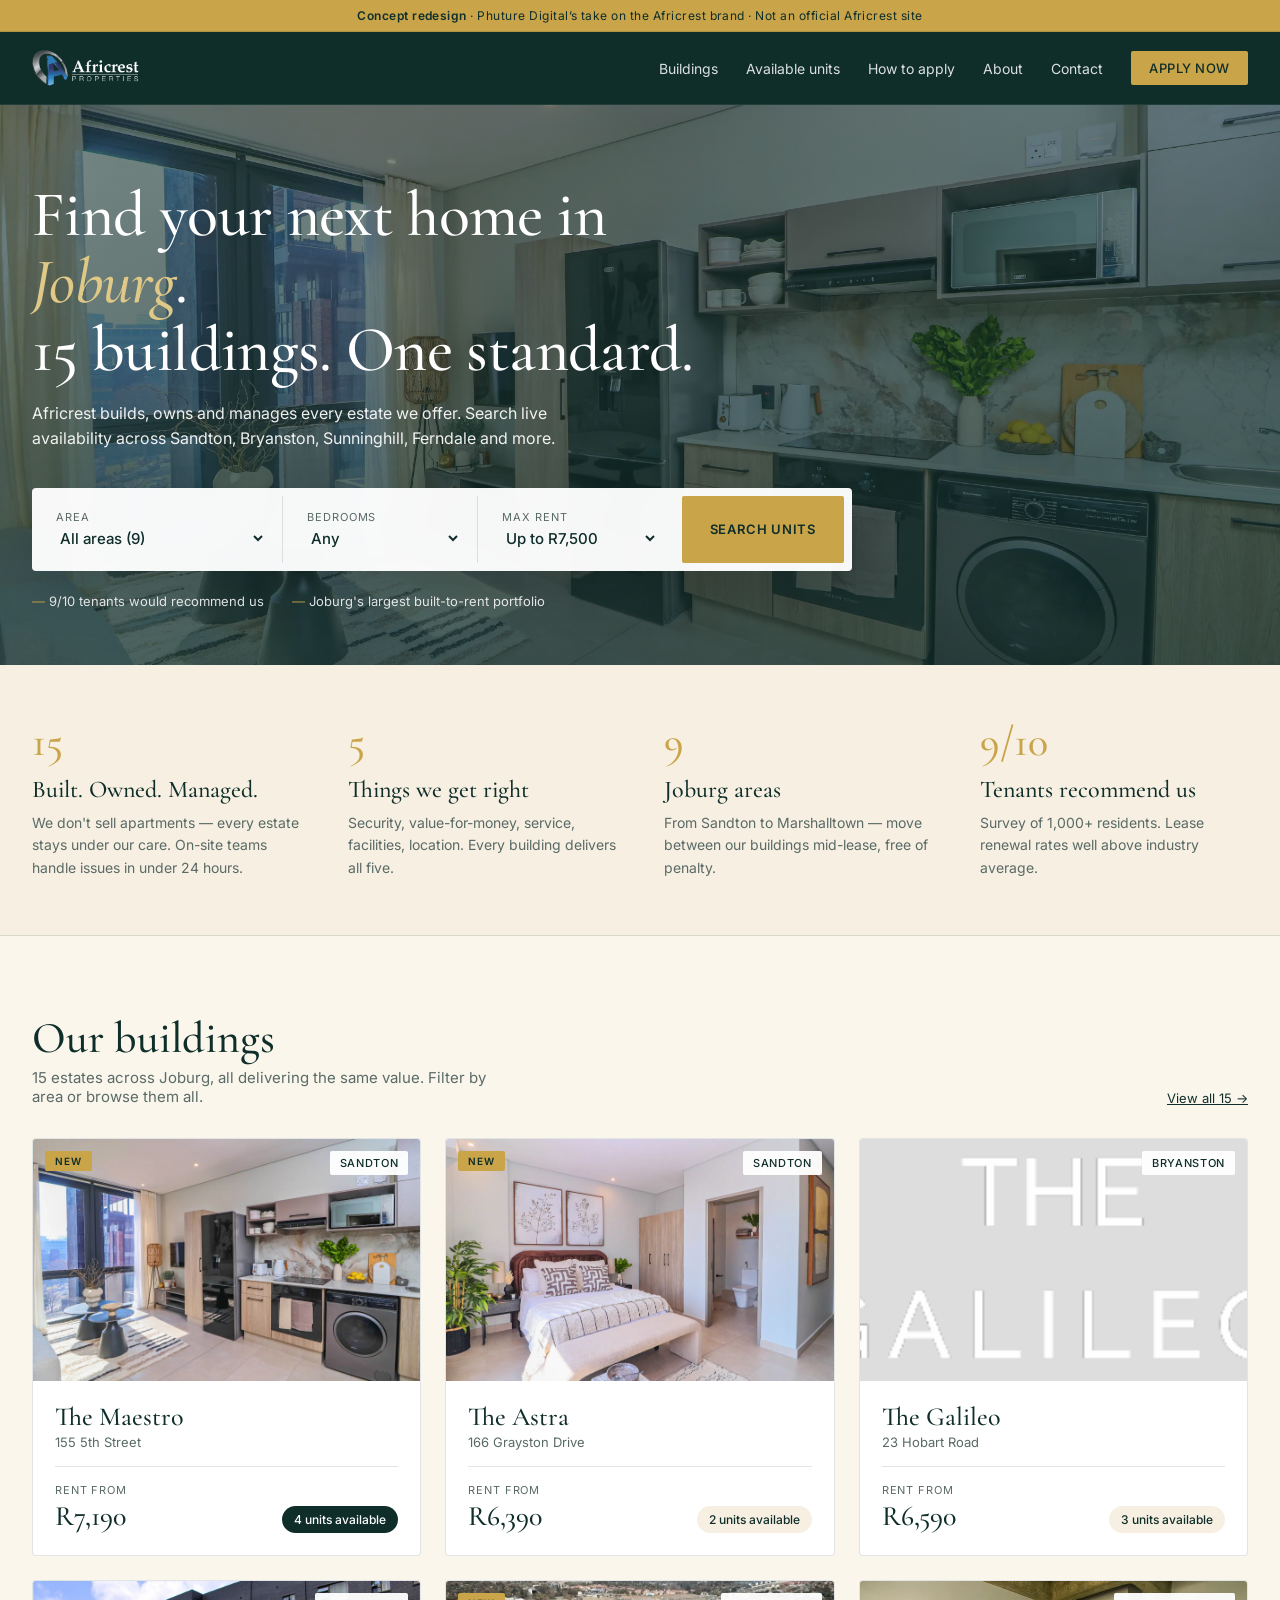
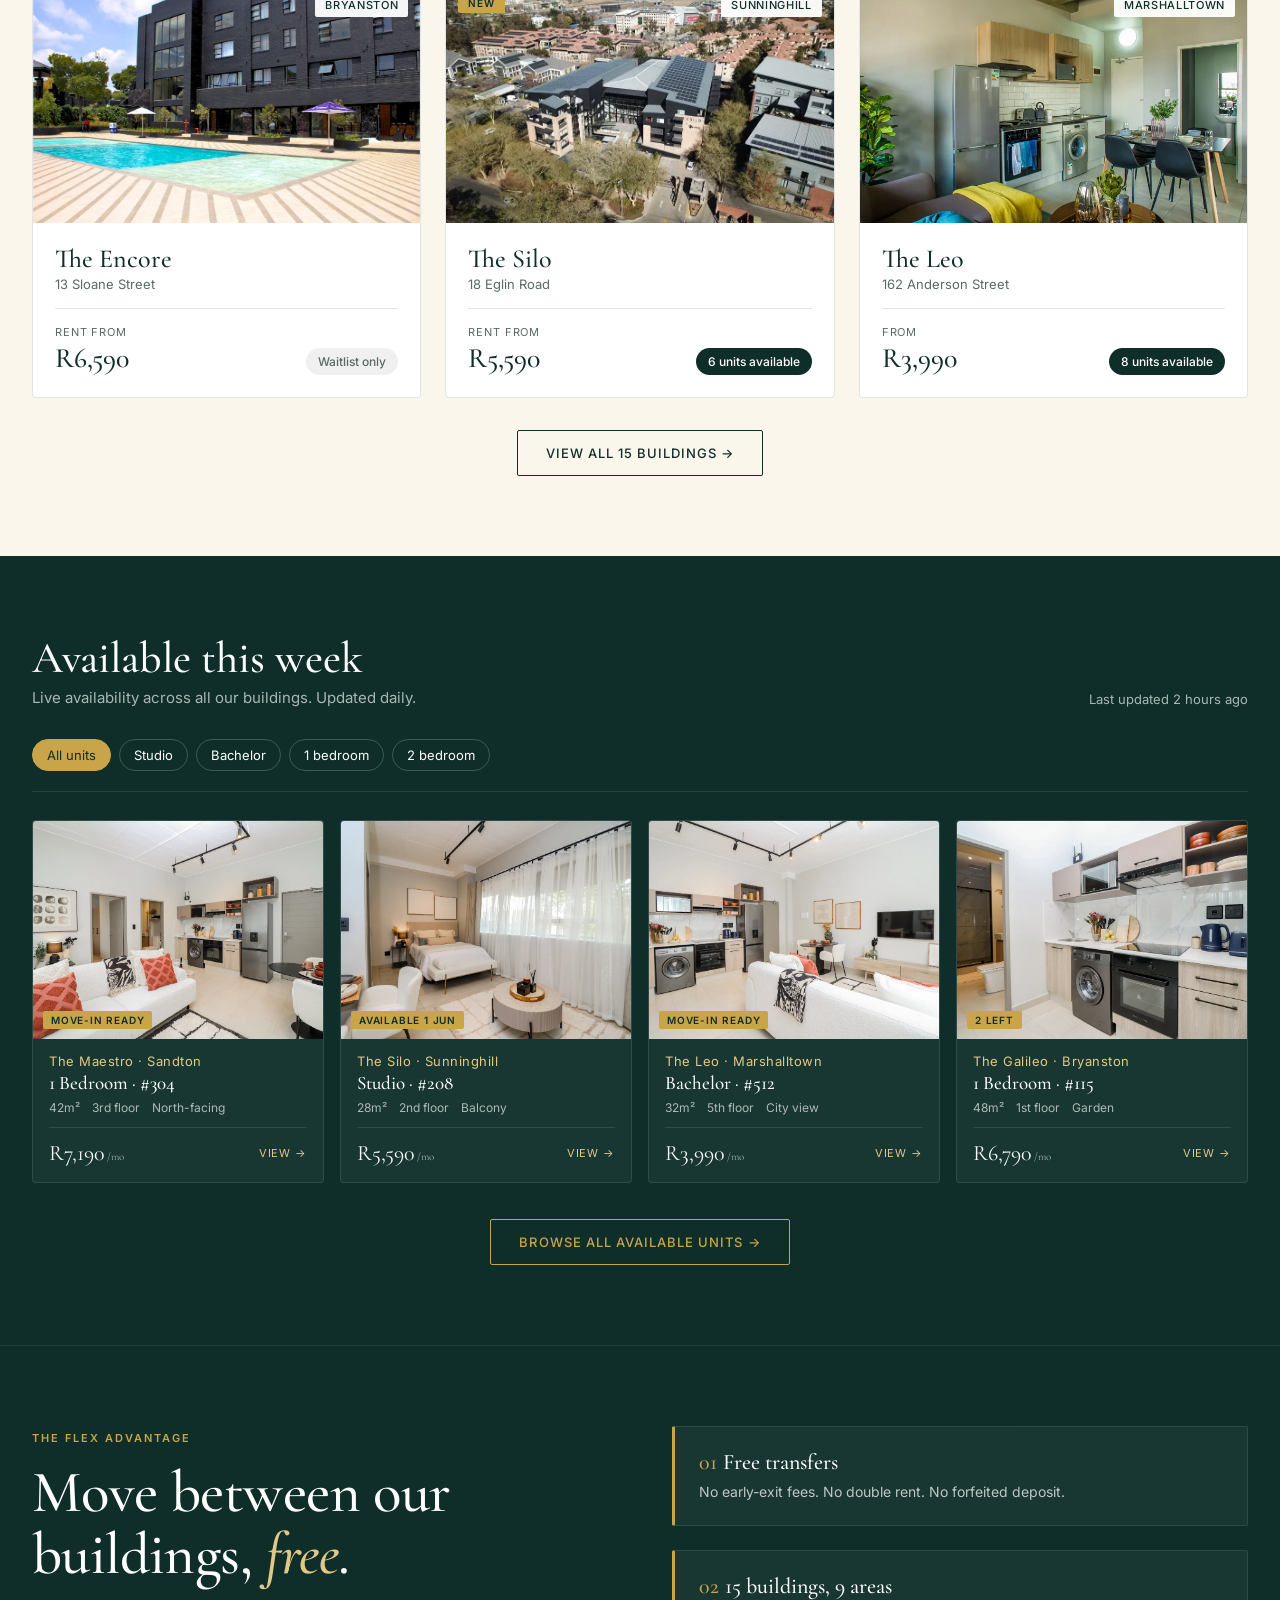
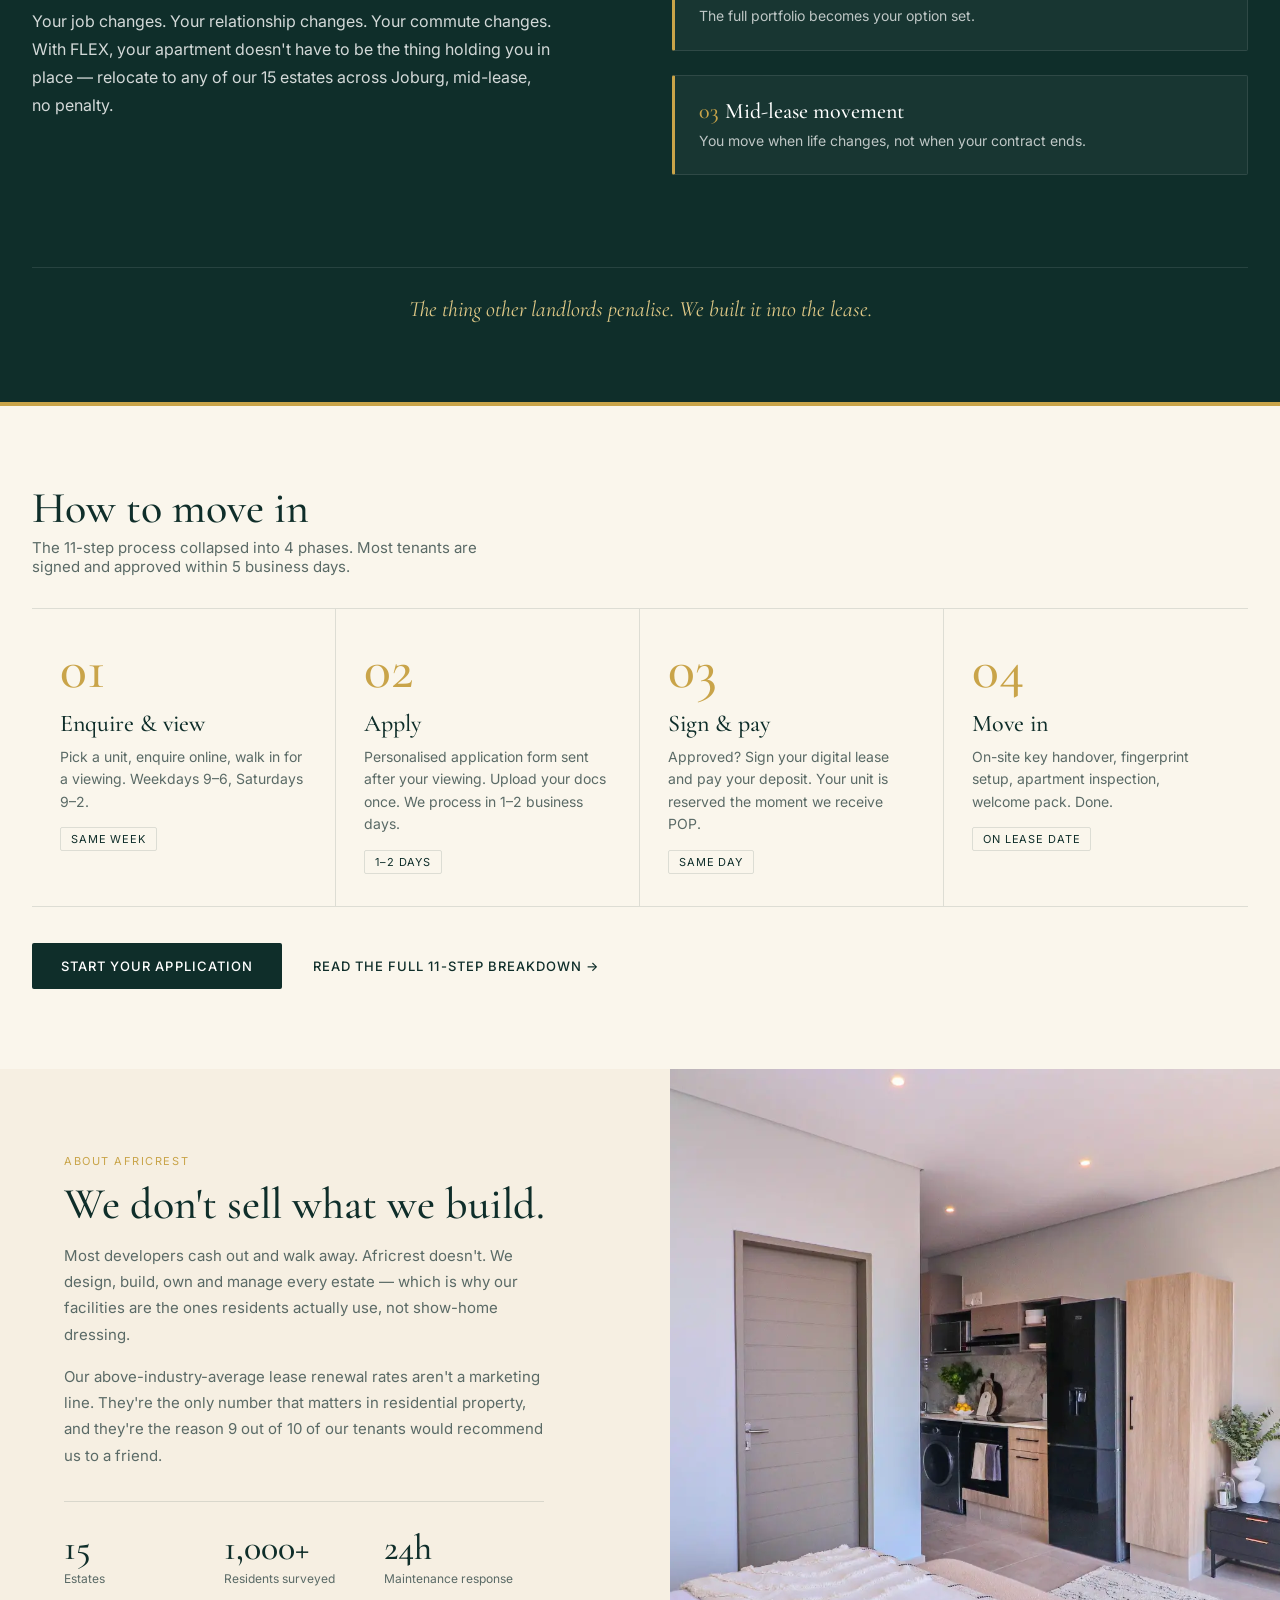
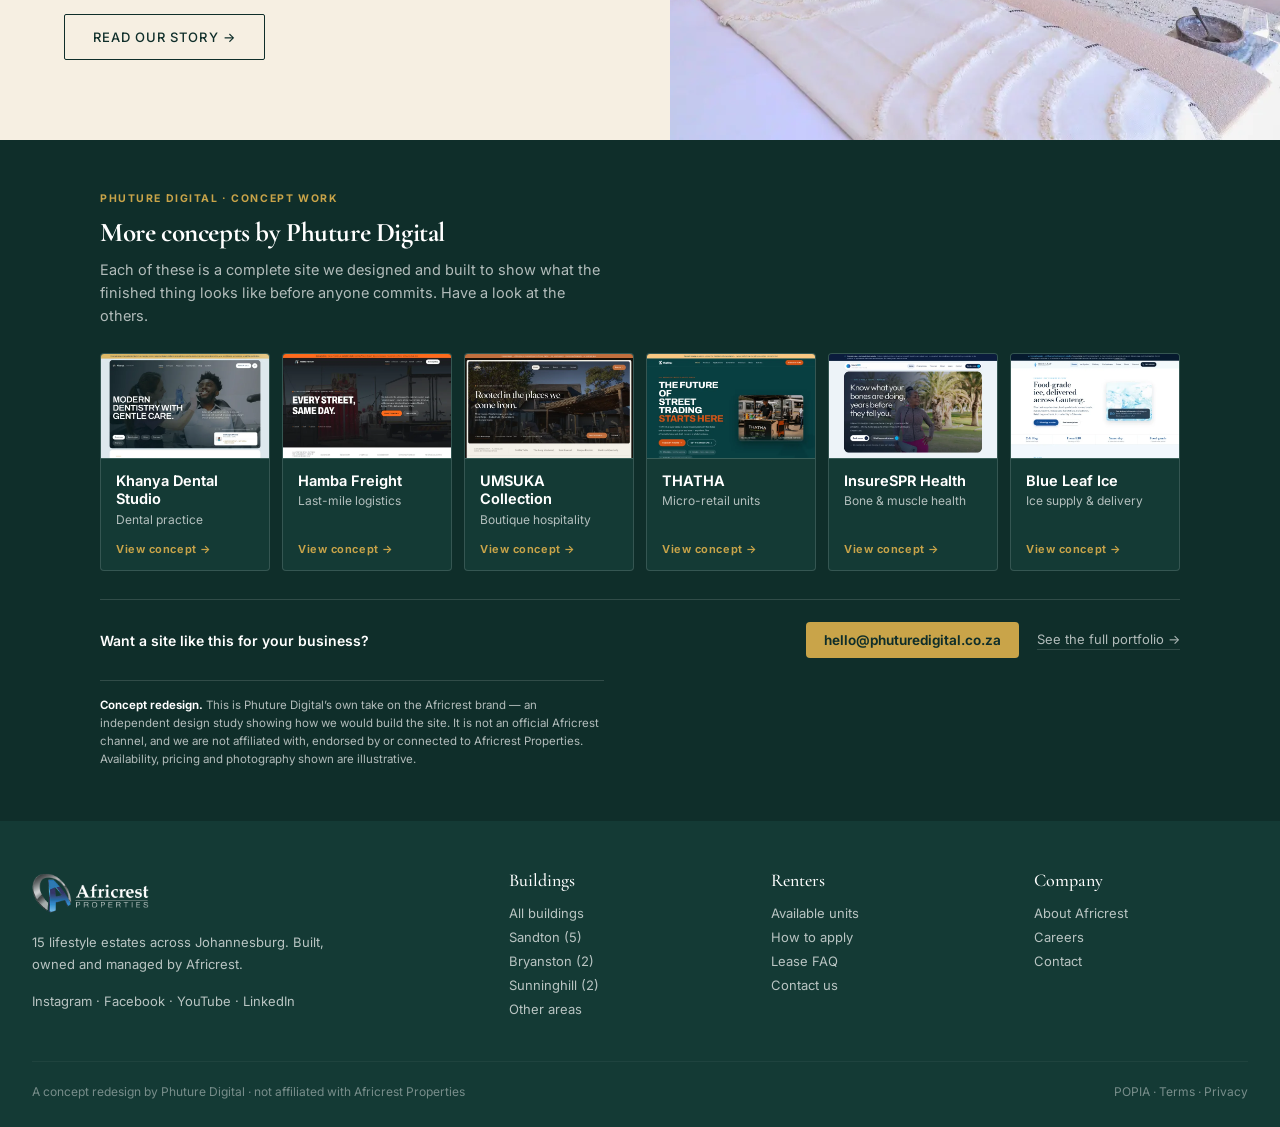
==== commit e950fb28: "Add Blue Leaf Ice to the concept network Seventh concept site joins the cross-link block: Blue Leaf " ====
--- a/index.html
+++ b/index.html
@@ -390,6 +390,7 @@
 </section>
 
 <!-- ============ FOOTER ============ -->
+
 
 
 
@@ -458,6 +459,17 @@
             </span>
           </a>
         </li>
+        <li class="pd-network-card">
+          <a href="https://blueleaf-concept.phuturedigital.co.za">
+            <img class="pd-network-thumb" src="/pd-concepts/blueleaf.webp" alt=""
+                 width="640" height="400" loading="lazy" decoding="async">
+            <span class="pd-network-body">
+              <span class="pd-network-name">Blue Leaf Ice</span>
+              <span class="pd-network-sector">Ice supply &amp; delivery</span>
+              <span class="pd-network-go">View concept &rarr;</span>
+            </span>
+          </a>
+        </li>
     </ul>
     <div class="pd-network-cta">
       <p>Want a site like this for your business?</p>
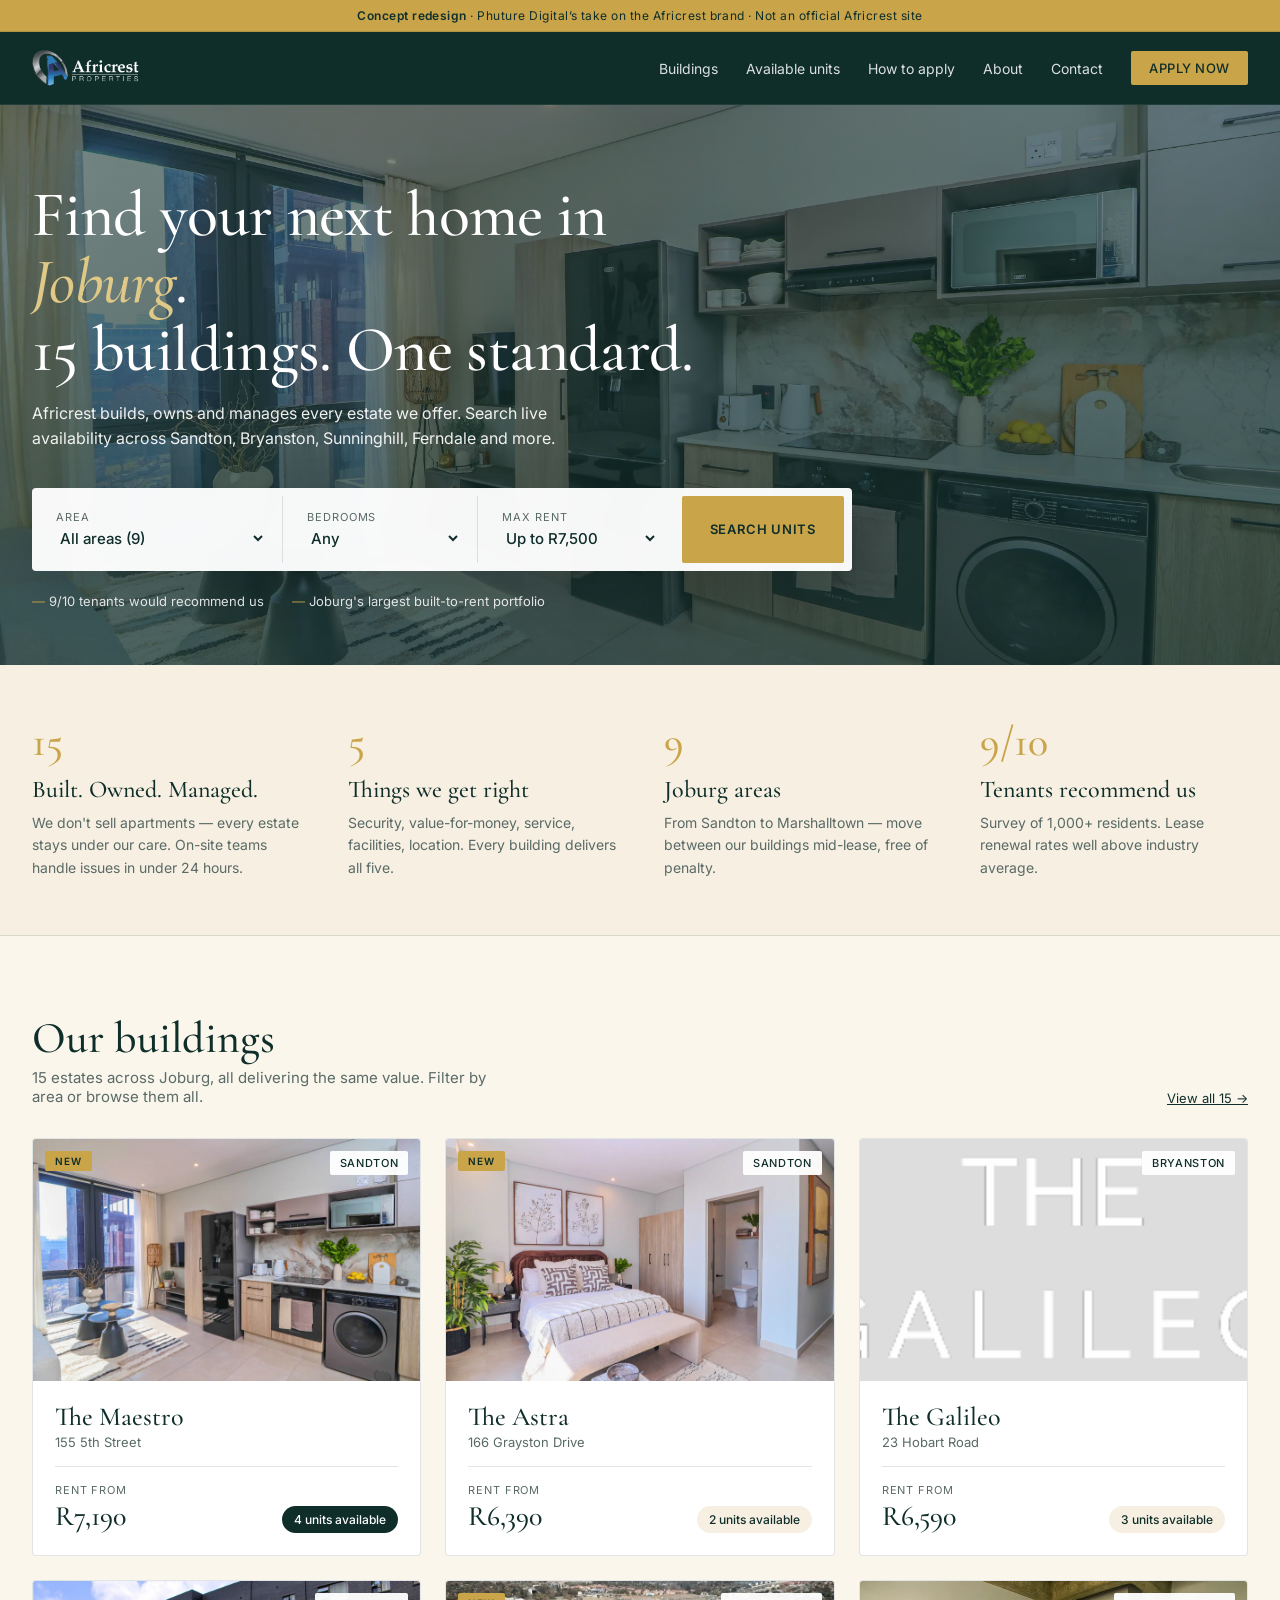
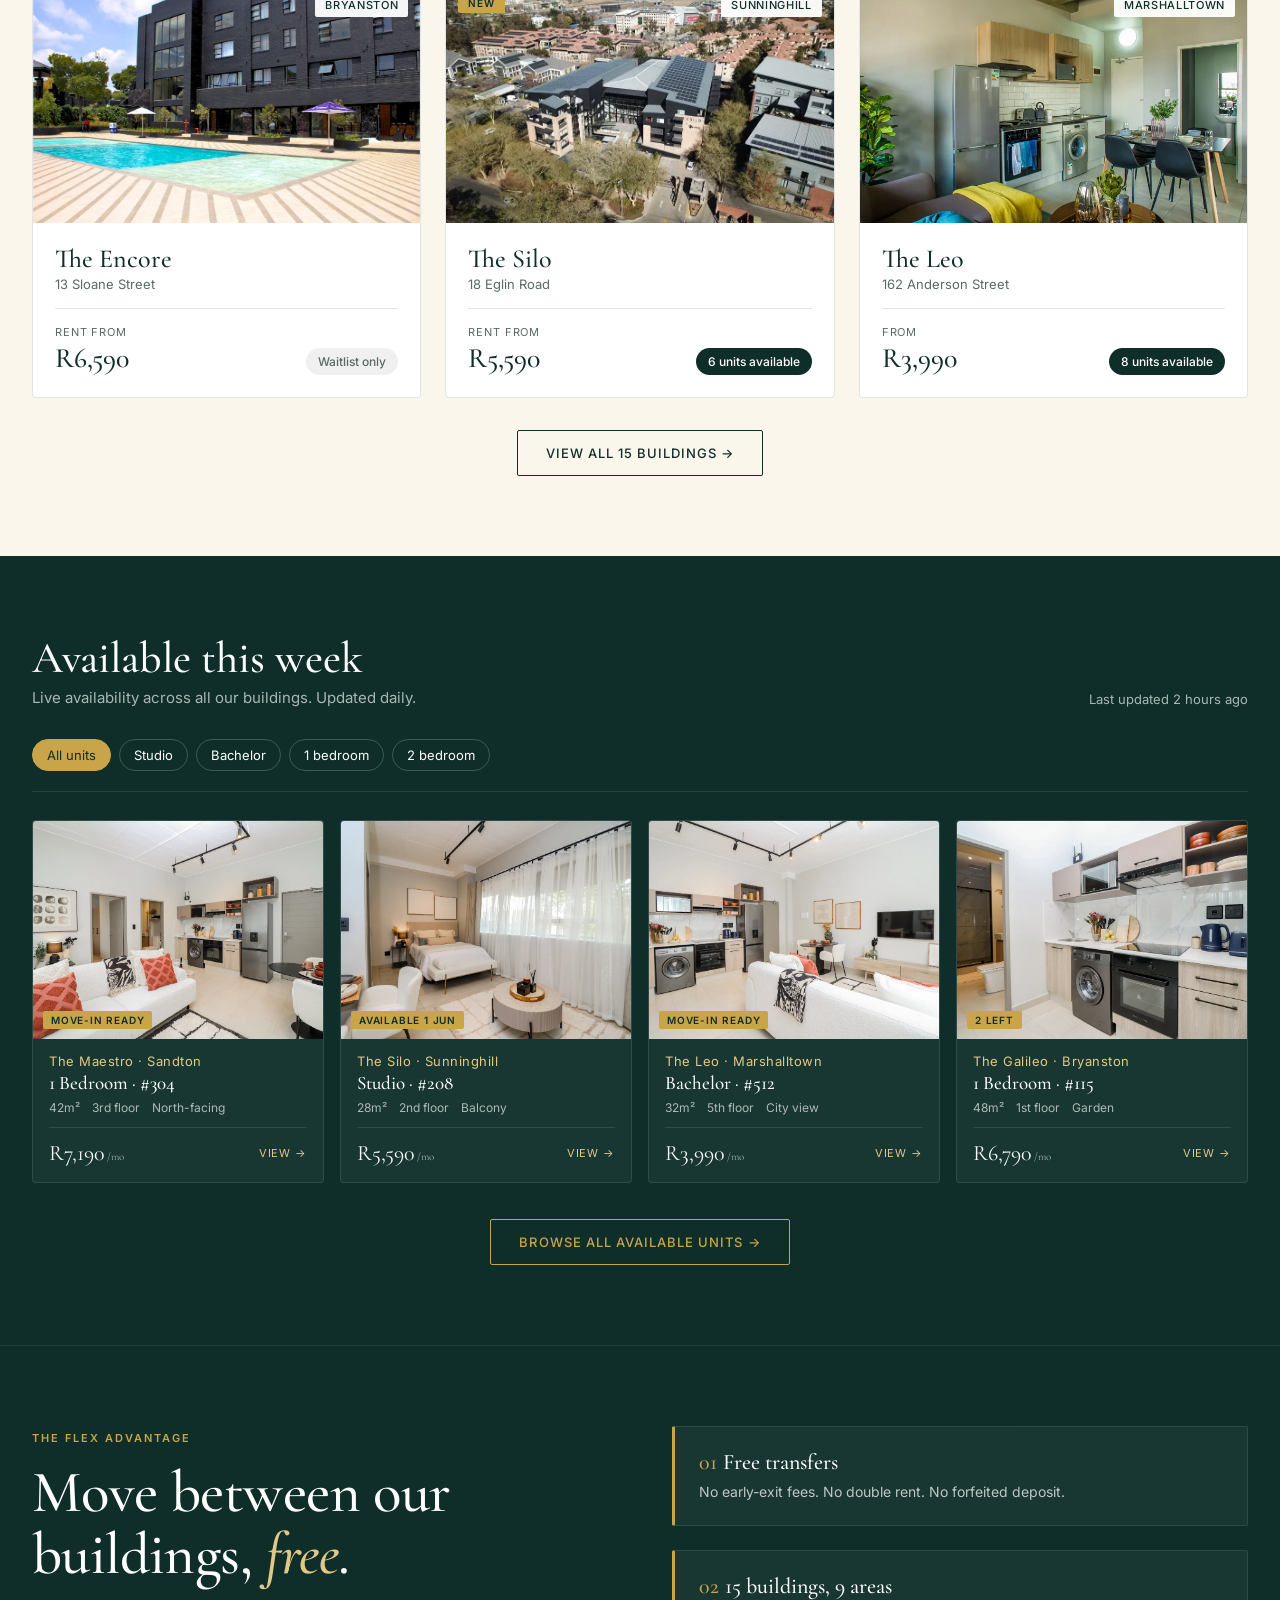
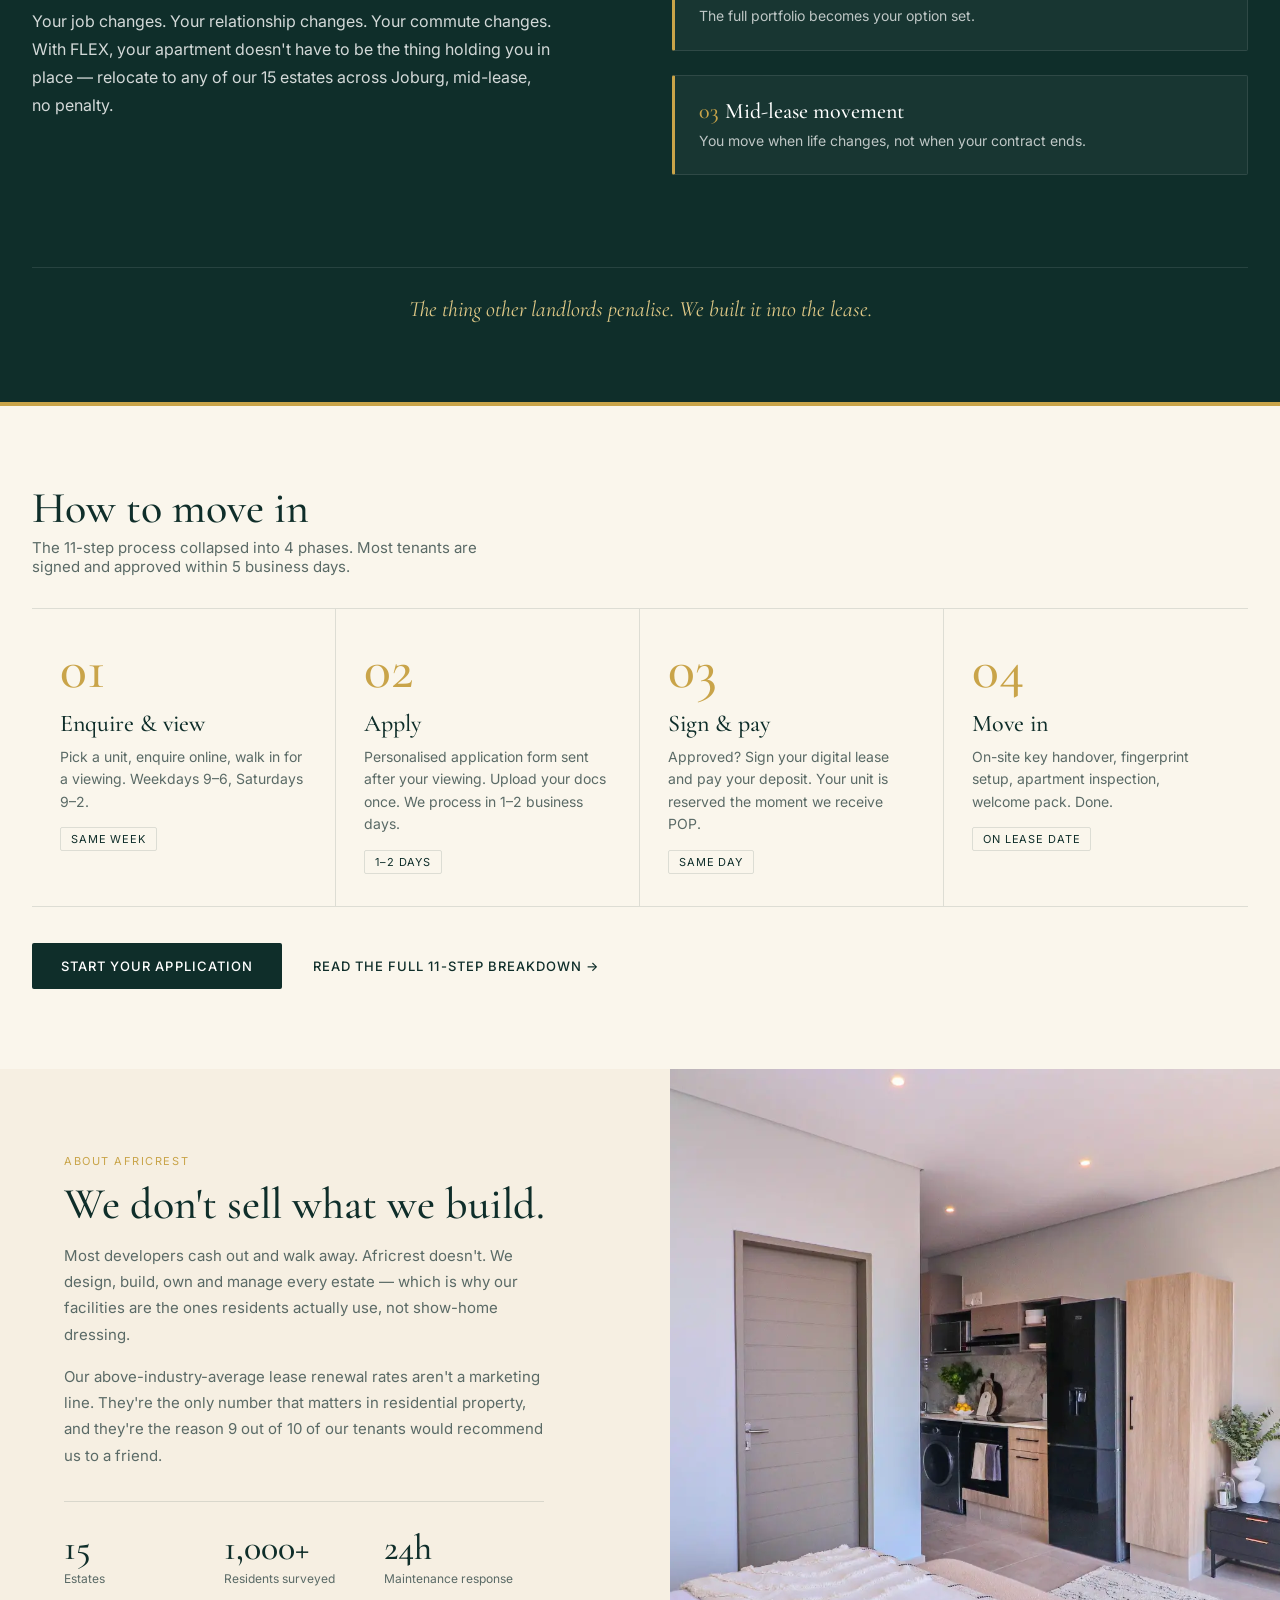
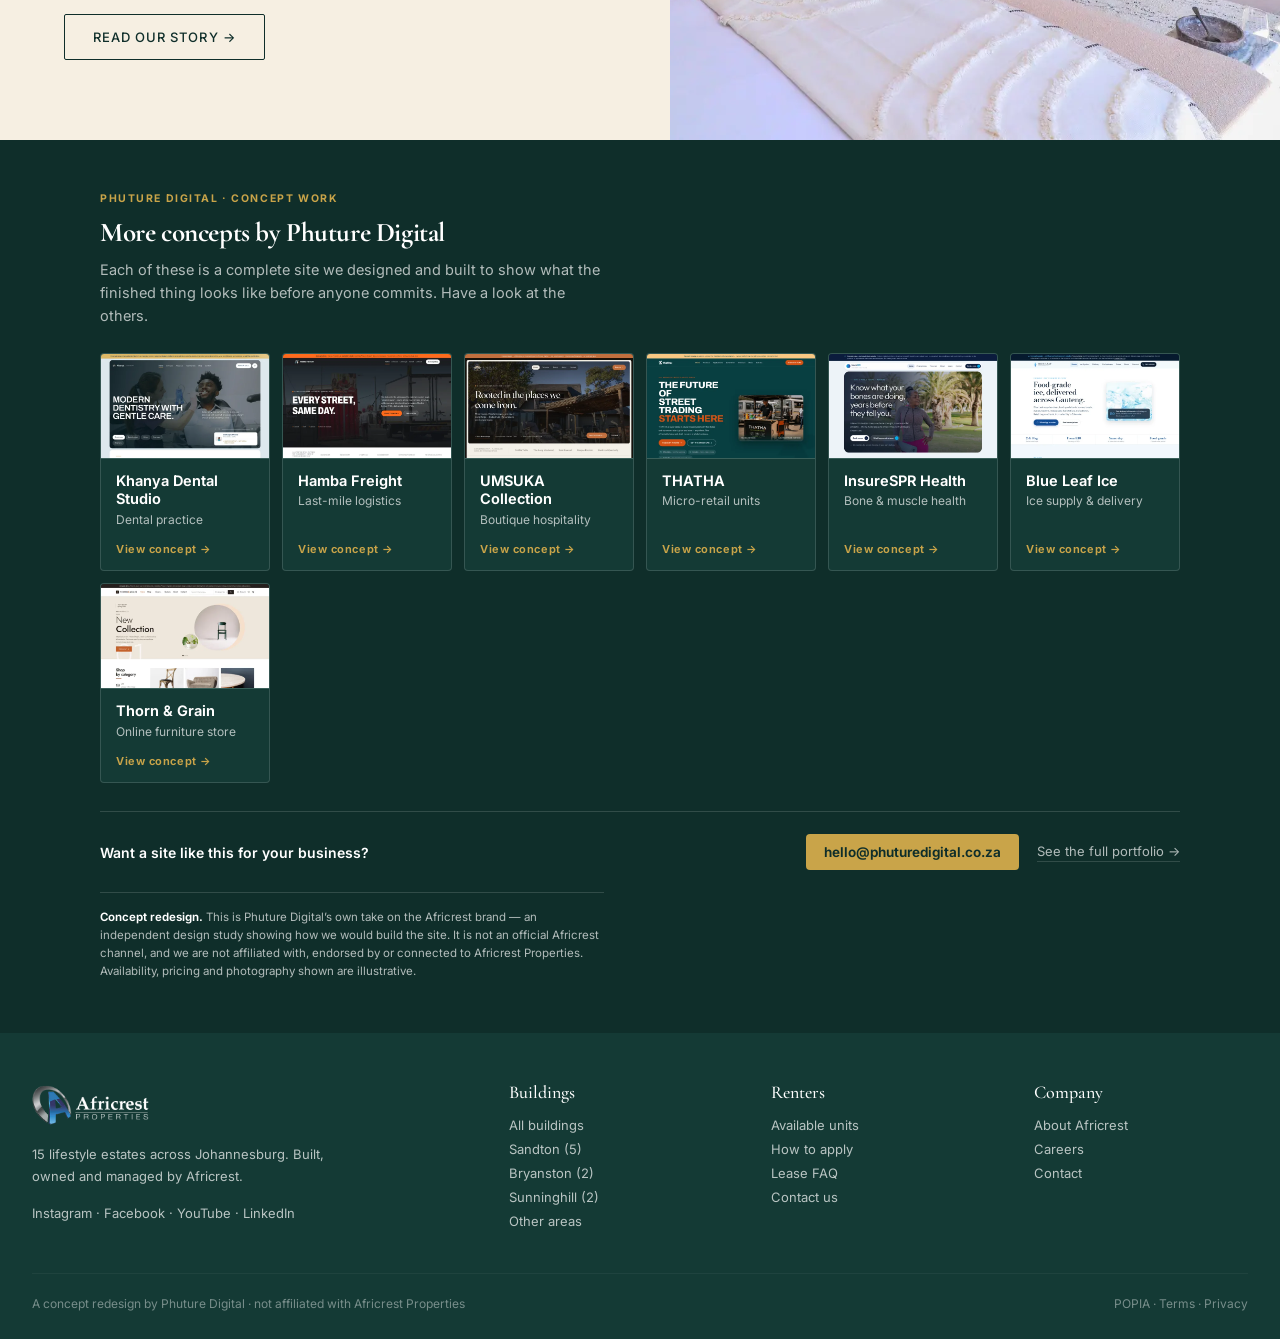
==== commit 6db0348d: "Add Thorn & Grain to the concept network Adds its card and thumbnail to every page carrying the shar" ====
--- a/index.html
+++ b/index.html
@@ -470,6 +470,17 @@
             </span>
           </a>
         </li>
+        <li class="pd-network-card">
+          <a href="https://thorn-grain-concept.phuturedigital.co.za">
+            <img class="pd-network-thumb" src="/pd-concepts/thorn-grain.webp" alt=""
+                 width="640" height="400" loading="lazy" decoding="async">
+            <span class="pd-network-body">
+              <span class="pd-network-name">Thorn &amp; Grain</span>
+              <span class="pd-network-sector">Online furniture store</span>
+              <span class="pd-network-go">View concept &rarr;</span>
+            </span>
+          </a>
+        </li>
     </ul>
     <div class="pd-network-cta">
       <p>Want a site like this for your business?</p>
